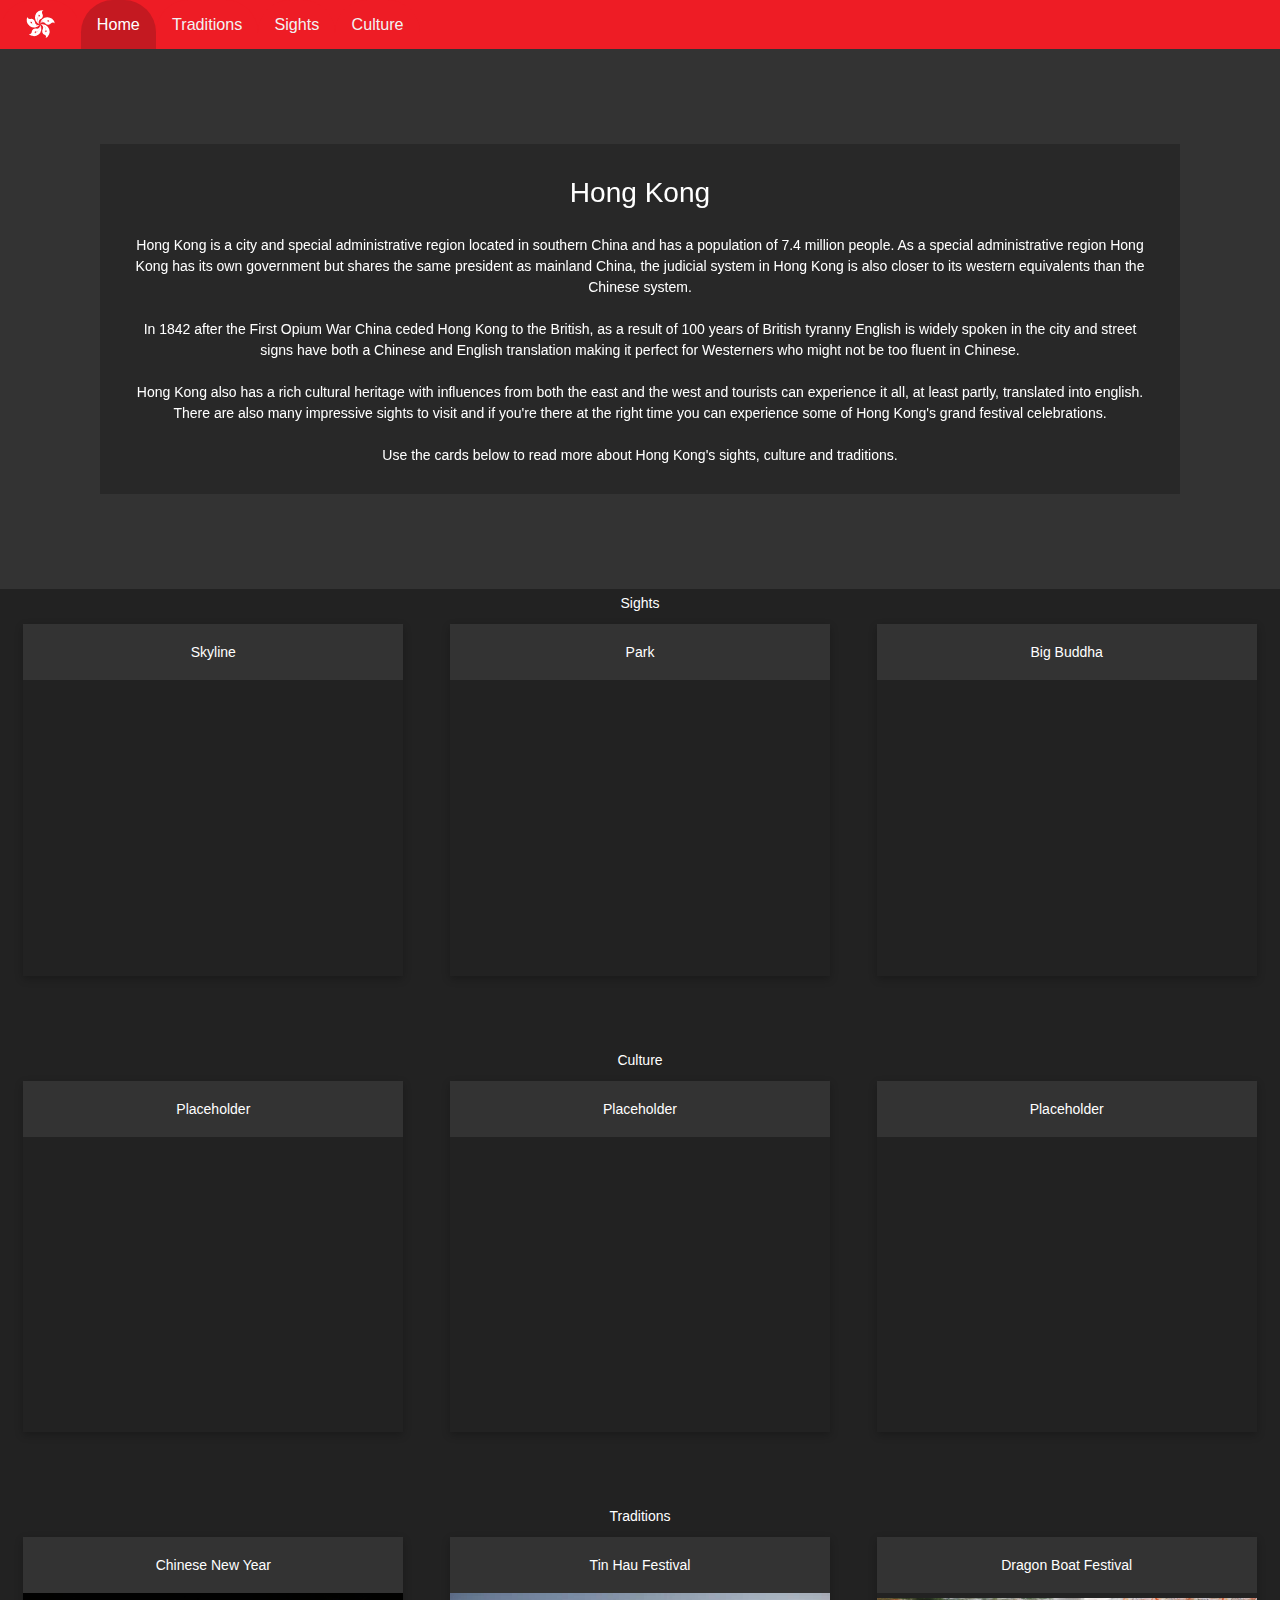
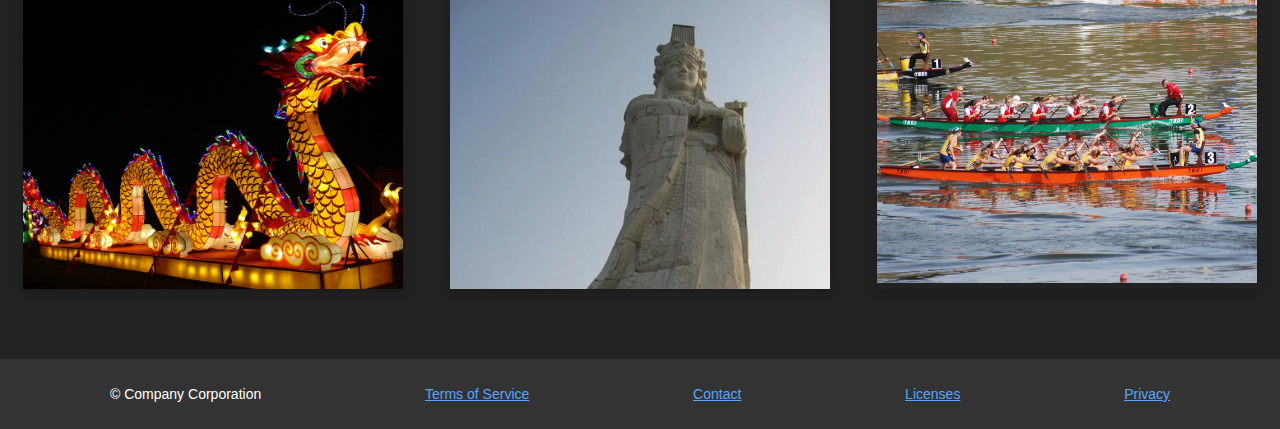
==== index.html @ 3ff3c87a "Innehåll i footer" ====
<!DOCTYPE html>
<html lang="en">
  <head>
    <meta charset="UTF-8" />
    <meta http-equiv="X-UA-Compatible" content="IE=edge" />
    <meta name="viewport" content="width=device-width, initial-scale=1.0" />
    <link rel="stylesheet" href="/css/reset.css" />
    <link
      rel="stylesheet"
      href="https://cdnjs.cloudflare.com/ajax/libs/font-awesome/4.7.0/css/font-awesome.min.css"
    />
    <link rel="stylesheet" href="/css/style.css" />

    <title>HongKong</title>
  </head>

  <body>
    <header class="topnav" id="myTopnav">
      <a href="/" id="homeBtn"></a>
      <a href="/" class="active">Home</a>
      <a href="/traditions/">traditions</a>
      <a href="/sights/">Sights</a>
      <a href="/culture/">culture</a>
      <a href="javascript:void(0);" class="icon" onclick="myFunction()">
        <i class="fa fa-bars"></i>
      </a>
    </header>
    <main>
      <article>
        <div class="MainThumbnail">
          <div>
            <h2>Hong Kong</h2>
            <div id="MainThumbnail-content">
              <p>
                Hong Kong is a city and special administrative region located in
                southern China and has a population of 7.4 million people. As a
                special administrative region Hong Kong has its own government
                but shares the same president as mainland China, the judicial
                system in Hong Kong is also closer to its western equivalents
                than the Chinese system.
              </p>
              <p>
                In 1842 after the First Opium War China ceded Hong Kong to the
                British, as a result of 100 years of British tyranny English is
                widely spoken in the city and street signs have both a Chinese
                and English translation making it perfect for Westerners who
                might not be too fluent in Chinese.
              </p>
              <p>
                Hong Kong also has a rich cultural heritage with influences from
                both the east and the west and tourists can experience it all,
                at least partly, translated into english. There are also many
                impressive sights to visit and if you're there at the right time
                you can experience some of Hong Kong's grand festival
                celebrations.
              </p>
              <p>
                Use the cards below to read more about Hong Kong's sights,
                culture and traditions.
              </p>
            </div>
          </div>
        </div>
      </article>
      <section class="sights-container">
        <h2>Sights</h2>
        <div id="sight-card-1" class="sightlink">
          <h2>Skyline</h2>
          <a href="./sights/#s1"></a>
        </div>
        <div id="sight-card-2" class="sightlink">
          <h2>Park</h2>
          <a href="./sights/#s2"></a>
        </div>
        <div id="sight-card-3" class="sightlink">
          <h2>Big Buddha</h2>
          <a href="./sights/#s3"></a>
        </div>
      </section>
      <section class="sights-container">
        <h2>Culture</h2>
        <div id="culture-card-1" class="sightlink">
          <h2>Placeholder</h2>
          <a href="/sights/#s1"></a>
        </div>
        <div id="culture-card-2" class="sightlink">
          <h2>Placeholder</h2>
          <a href="/sights/#s2"></a>
        </div>
        <div id="culture-card-3" class="sightlink">
          <h2>Placeholder</h2>
          <a href="/sights/#s3"></a>
        </div>
      </section>
      <section class="sights-container">
        <h2>Traditions</h2>
        <div id="trads-card-1" class="sightlink">
          <h2>Chinese New Year</h2>
          <a href="./traditions/#T1"></a>
        </div>
        <div id="trads-card-2" class="sightlink">
          <h2>Tin Hau Festival</h2>
          <a href="./traditions/#T2"></a>
        </div>
        <div id="trads-card-3" class="sightlink">
          <h2>Dragon Boat Festival</h2>
          <a href="./traditions/#T3"></a>
        </div>
      </section>
    </main>
    <footer>
      <ul>
        <li>
          <p>&copy; Company Corporation</p>
        </li>
        <li>
          <a href="https://youtu.be/dQw4w9WgXcQ" target="_blank"
            >Terms of Service</a
          >
        </li>
        <li>
          <a
            href="https://www.google.com/maps/place/Cock+Island/@53.8376475,-9.3601112,15z/data=!3m1!4b1!4m5!3m4!1s0x48596712e291a56f:0x31d29d9bbfddb735!8m2!3d53.8376357!4d-9.3513564"
            target="_blank"
            >Contact</a
          >
        </li>
        <li>
          <a href="https://www.watching-grass-grow.com/" target="_blank"
            >Licenses</a
          >
        </li>
        <li>
          <a href="https://youtu.be/71NAThAf5yw" target="_blank">Privacy</a>
        </li>
      </ul>
    </footer>
    <script src="src/index.js"></script>
  </body>
</html>
---- css/style.css ----
html {
  font-size: calc(calc(4vh + 4vw + 2vmin) / 15);

  /* Vad tycker ni om att använda vmin för huvud font-size istället för 16px. vmin gör att font-size är 2.5% av den minsta längden av viewporten. */

  font-family: Arial, Helvetica, sans-serif;
  box-sizing: border-box;
}

body {
  min-width: 200px;
  background-color: #333;
  --redColor: #ee1c25;
}

.Active {
  background-color: #4caf50;
  color: white;
}

* h1 {
  /* font-size: 15vmin; */
  font-size: 3em;
}

* h2 {
  /* font-size: 10vmin; */
  font-size: 2em;
}

* p {
  /* font-size: 5vmin; */
  font-size: 1em;
}

.MainThumbnail {
  display: flex;
  position: relative;
  width: 100%;
  height: 60vh;
  background-color: #333;
  position: relative;
  background-image: url(https://live.staticflickr.com/65535/51113116493_34fc3759ae_b.jpg);
  background-position: 0% 80%;
  justify-content: center;
  align-items: center;
  z-index: 5;
}

.MainThumbnail div {
  backdrop-filter: blur(2px);
  background-color: rgba(0, 0, 0, 0.2);
  padding: 2em;
  width: 80%;
}

.MainThumbnail div h2 {
  /* font-size: 2em; */
  line-height: 1.5em;
  text-align: center;

  /* background-color: rgba(0,0,0,0.5); */
}

.MainThumbnail div p {
  text-align: center;
  line-height: 1.5em;
  margin-top: 1.5em;
}

#MainThumbnail-content {
  backdrop-filter: initial;
  background-color: initial;
  padding: initial;
  width: initial;
}

/* ---------------- Header -------------- */

.logo {
  width: 100%;
  position: relative;

  height: var(--headerPadding);
  overflow: hidden;
}

/* Add a black background color to the top navigation */
.topnav {
  height: 7em;
  background-color: var(--redColor);
  overflow: hidden;
}

/* Style the links inside the navigation bar */
.topnav a {
  float: left;
  display: block;
  color: #f2f2f2;
  text-align: center;
  padding: 1em;
  text-decoration: none;
  background-color: var(--redColor);
  font-size: 2.3em;
  border-top-left-radius: 2em;
  border-top-right-radius: 2em;
  height: 100%;
  text-transform: capitalize;
}
.topnav a.icon {
  height: auto;
}

/* Change the color of links on hover */
.topnav a:hover {
  background-color: #c41921;
}

/* Add an active class to highlight the current page */
.topnav a.active {
  background-color: #c41921;
  color: white;
}

/* Hide the link that should open and close the topnav on small screens */
.topnav .icon {
  display: none;
}

#homeBtn {
  padding: 0;
  padding-bottom: 0;
  background: url(/img/Flag_of_Hong_Kong2.svg) no-repeat center;
  background-size: contain;
  width: 5em;
  height: inherit;
}

/* ---------- Header slut --------------- */

article {
  background-color: green;
  /* padding: 1em; */
  min-width: 50vw;
  color: white;
  font-size: 2em;
}
/* article > h1::after {
  content: "Desktop css.";
} */

/* ----------- Footer ---------- */

footer {
  padding: 2em;
  background-color: #333333;
  color: white;
  height: max-content;
  font-size: 2rem;
}

footer h2 {
  font-size: 2em;
  font-weight: bold;
}

footer h2 {
  font-size: 1em;
}

footer a {
  font-size: 1em;
  color: #58a6ff;
}

footer ul {
  display: flex;
  justify-content: space-around;
}

/* ----------- Footer Slut ---------- */

/* ---------------- Sights sektion --------------------- */
.sights-container {
  display: flex;
  flex-direction: row;
  flex-wrap: wrap;
  justify-content: space-around;
  align-items: center;
  padding: 1em;
  background-color: #222;
  height: max-content;
  padding-bottom: 10em;
  gap: 2em;
}

.sights-container h2 {
  color: white;
  text-align: center;
  flex: 0 0 100%;
}

.sightlink {
  box-shadow: rgba(0, 0, 0, 0.24) 0px 3px 8px;
  display: block;
  flex-basis: 30%;
  height: 100%;
  transform: scale(1);
  transition: transform 0.2s ease-out;
}

.sightlink a {
  display: block;
  width: 100%;
  height: 100%;
  position: relative;
  background-repeat: no-repeat;
  background-size: cover;
  background-position: center;
  min-height: calc(calc(20vh + 20vw + 50vmin) / 3);
}

.sightlink:hover {
  transform: scale(1.08);
  transition: transform 0.2s ease-in-out;
}

.sightlink h2 {
  color: white;
  text-align: center;
  padding: 1.5em;
  display: block;
  background-color: #333;
}

#sight-card-1 a {
  background-image: url(https://www.planetware.com/wpimages/2018/10/hong-kong-attractions-victoria-peak-view-over-harbor.jpg);
  background-size: cover;
}

#sight-card-2 a {
  background-image: url(https://www.planetware.com/wpimages/2018/10/hong-kong-attractions-hong-kong-park-pond.jpg);
  background-size: cover;
  background-position: right center;
}

#sight-card-3 a {
  background-image: url(https://www.planetware.com/wpimages/2018/10/hong-kong-attractions-big-buddha-and-forest.jpg);
  background-size: cover;
  background-position: 70%;

  background-origin: content-box;
}

#s1 {
  background-color: aquamarine;
}

#s2 {
  background-color: blueviolet;
}

#s3 {
  background-color: cadetblue;
}

@media screen and (max-width: 800px) {
  .sights-container {
    flex-direction: row;
    /* flex-wrap: nowrap; */
  }
  /* html {
    font-size: 0.7rem;
  } */
  header {
    margin: 0;
  }
  #btnContainer {
    display: none;
  }
  .sightlink {
    flex-basis: 90%;
    height: 90%;
  }
}
/* ---------------- Sights sektion Slut --------------------- */

/* ---------------- Traditions sektion Start --------------------- */

#trads-card-1 a {
  background-image: url(../traditions/img/dragon.jpg);
  background-size: cover;
  background-position: 0 10%;
}

#trads-card-2 a {
  background-image: url(../traditions/img/big-tin-hau.webp);
  background-size: cover;
  background-position: right top;
}

#trads-card-3 a {
  background-image: url(../traditions/img/boat_publicdomain.jpg);
  background-size: 120%;
  /* background-position: 70%; */

  background-origin: content-box;
}

.trads-body {
  /* background-color: white; */
  background-color: #222;
  margin: 0;
}

.trads-main {
  padding-bottom: 10em;
}

.trads-h2 {
  font-weight: bold;
  font-size: 2.5em;
  margin: 1em 0;
}

.trads-p {
  font-size: 1.5em;
  margin: 1em 0;
  line-height: 1.3em;
}

.trads-main {
  margin-left: 1%;
}

.trads-article {
  background-color: #222;
  color: white;
  /* width: 90%; */
  margin-top: 5em;
}
.trads-top {
  display: flex;
  width: 100%;
  height: 40vh;
  /* flex-direction: column; */
  justify-content: center;
  align-items: center;
  background-image: url(../traditions/img/dragon.jpg);
  background-size: cover;
  background-position: center 25%;
  /* padding-bottom: 20rem; */
}

.trads-top div {
  display: block;
  /* display: flex;
  flex-direction: column;*/
  backdrop-filter: blur(2px);
  background-color: rgba(255, 255, 255, 0.5);
  width: 100%;
}

.trads-title {
  font-weight: bold;
  margin: 0 auto;
}

.trads-article div {
  display: flex;
  justify-content: space-between;
  align-items: center;
}

.trads-article div div {
  display: block;
}

.trads-new-year figure img {
  width: 100%;
}

.trads-article figure {
  width: 10%;
  font-size: 1em;

  margin: 1em 2em;

  min-width: 250px;
  background-color: #333; /* #f8f9fa; */
  padding: 1em;
  text-align: center;
  /* border: #c8ccd1 solid 1px; */
  border: #444 solid 1px;
}

.trads-article figure a {
  color: #58a6ff;
}

.trads-reference {
  font-size: 0.6em;
  margin: 0.3em;
}

.trads-tin-hau figure {
  width: 5%;
  min-width: 200px !important;
}

.trads-tin-hau figure img {
  width: 100%;
}

.trads-boat figure {
  width: 30%;
  margin-top: 2em;
}

.trads-boat figure img {
  width: 100%;
}

@media (max-width: 600px) {
  .trads-article div {
    flex-direction: column-reverse;
  }
}

/* ---------------- Traditions sektion Slut --------------------- */

.scroll-to-topbtn {
  position: fixed;
  bottom: 1em;
  right: 1em;
  --scrollbtn-size: 5em;
  width: var(--scrollbtn-size);
  height: var(--scrollbtn-size);
  background-color: #333;
  color: white;

  padding: 0.1vmin;
  cursor: pointer;
}

/* /Sigths Layout */
.SightSection {
  background-color: #222;
}

.SightSection article {
  background-color: #292929;
  padding: 1em;
  min-width: 50vw;
  color: white;
  font-size: 2.5rem;
  display: flex;
  gap: 2em;
  flex-direction: row;
}
.SightSection:nth-of-type(even) article {
  flex-direction: row-reverse;
}

.SightSection article div h1 {
  color: white;
  flex: 0 0 100%;
  font-size: 2em;
  line-height: normal;
  margin-bottom: 0.5em;
}

.SightSection article div p {
  margin-bottom: 1em;
}

.SightSection article img,
.SightSection article div {
  width: 50%;
}

/* W3: https://www.w3schools.com/howto/howto_js_topnav_responsive.asp */
/* When the screen is less than 600 pixels wide, hide all links, except for the first one ("Home"). Show the link that contains should open and close the topnav (.icon) */
/* The "responsive" class is added to the topnav with JavaScript when the user clicks on the icon. This class makes the topnav look good on small screens (display the links vertically instead of horizontally) */
@media screen and (max-width: 426px) {
  article > h1::after {
    content: "mobile css.";
  }
  .topnav a:not(:first-child) {
    display: none;
  }

  .topnav a.icon {
    float: right;
    display: block;
    background-color: #333;
    z-index: 2;
    height: 100%;
  }
  .topnav {
    font-size: 2em;
  }
  .topnav.responsive {
    position: relative;
    height: 100%;
  }

  .topnav.responsive a.icon {
    height: 1.03em;
    position: absolute;
    right: 0;
    top: 0;
  }

  .topnav.responsive a {
    float: none;
    display: block;
    text-align: left;
    color: white;
    background-color: #333;
  }
  .topnav.responsive a.active {
    background-color: #555;
  }
  .topnav a {
    z-index: 1;
    border-radius: 0;
  }
  .topnav a:hover {
    background-color: #555;
    color: white;
  }

  .topnav.responsive #homeBtn {
    float: none;
    height: 3em;
    margin: 0;
  }

  .sightlink {
    flex-basis: 85%;
  }

  .sights-container {
    gap: 5em;
  }
  .MainThumbnail {
    height: 40vh;
  }
}

@media screen and (max-width: 500px) {
  .SightSection article img,
  .SightSection article div {
    width: 100%;
  }
  .SightSection article {
    flex-direction: column;
  }
  .SightSection:nth-of-type(even) article {
    flex-direction: column;
  }
}
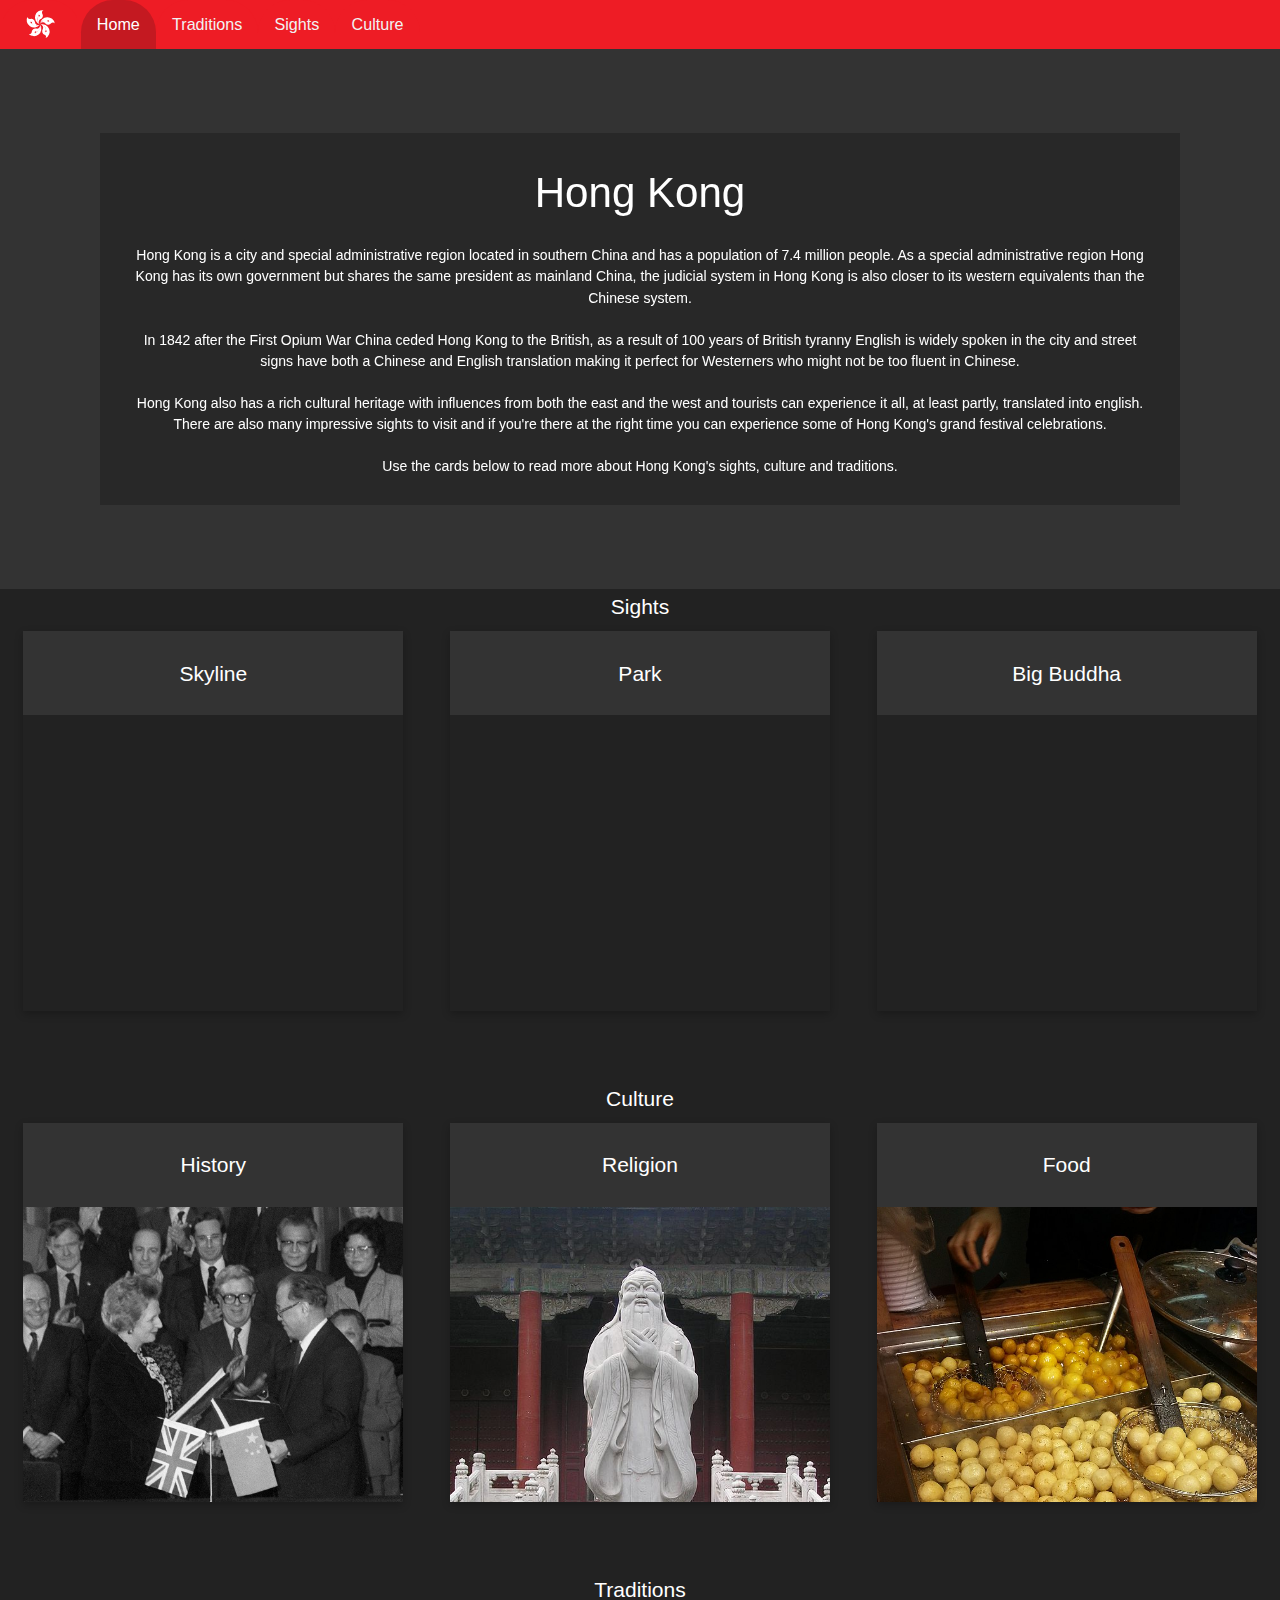
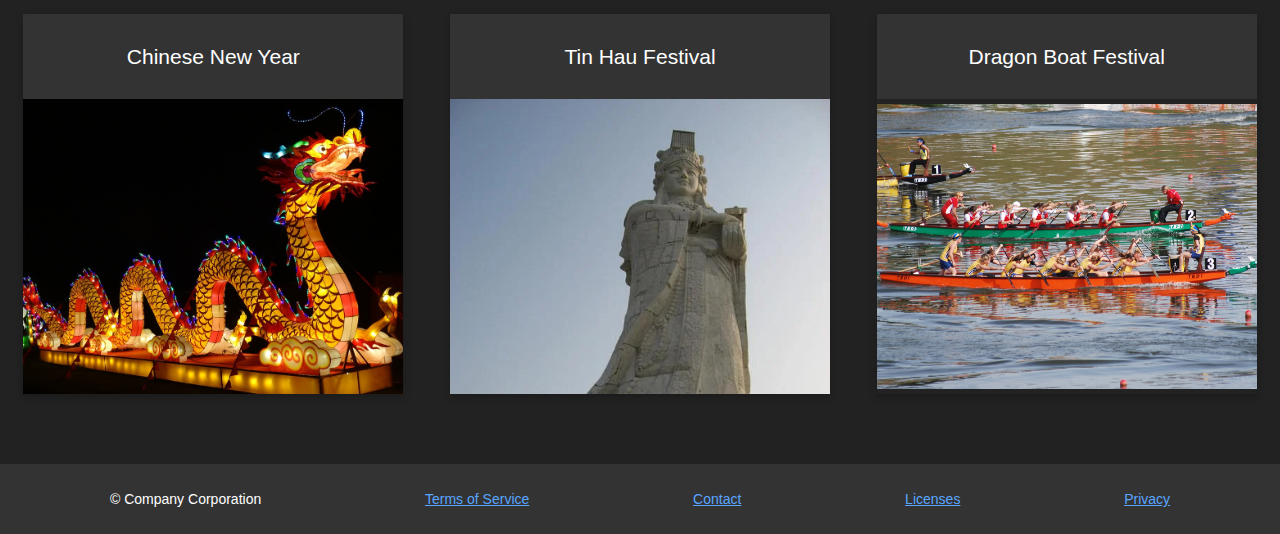
==== commit 78774d37: "Merge branch 'Culture' into startsida" ====
--- a/index.html
+++ b/index.html
@@ -4,23 +4,24 @@
     <meta charset="UTF-8" />
     <meta http-equiv="X-UA-Compatible" content="IE=edge" />
     <meta name="viewport" content="width=device-width, initial-scale=1.0" />
-    <link rel="stylesheet" href="/css/reset.css" />
+
+    <link rel="stylesheet" href="./css/reset.css" />
     <link
       rel="stylesheet"
       href="https://cdnjs.cloudflare.com/ajax/libs/font-awesome/4.7.0/css/font-awesome.min.css"
     />
-    <link rel="stylesheet" href="/css/style.css" />
+    <link rel="stylesheet" href="./css/style.css" />
 
     <title>HongKong</title>
   </head>
 
   <body>
     <header class="topnav" id="myTopnav">
-      <a href="/" id="homeBtn"></a>
-      <a href="/" class="active">Home</a>
-      <a href="/traditions/">traditions</a>
-      <a href="/sights/">Sights</a>
-      <a href="/culture/">culture</a>
+      <a href="./" id="homeBtn"></a>
+      <a href="./" class="active">Home</a>
+      <a href="./traditions/">traditions</a>
+      <a href="./sights/">Sights</a>
+      <a href="./culture/">culture</a>
       <a href="javascript:void(0);" class="icon" onclick="myFunction()">
         <i class="fa fa-bars"></i>
       </a>
@@ -80,16 +81,16 @@
       <section class="sights-container">
         <h2>Culture</h2>
         <div id="culture-card-1" class="sightlink">
-          <h2>Placeholder</h2>
-          <a href="/sights/#s1"></a>
+          <h2>History</h2>
+          <a href="./culture/#C1"></a>
         </div>
         <div id="culture-card-2" class="sightlink">
-          <h2>Placeholder</h2>
-          <a href="/sights/#s2"></a>
+          <h2>Religion</h2>
+          <a href="./culture/#C2"></a>
         </div>
         <div id="culture-card-3" class="sightlink">
-          <h2>Placeholder</h2>
-          <a href="/sights/#s3"></a>
+          <h2>Food</h2>
+          <a href="./culture/#C3"></a>
         </div>
       </section>
       <section class="sights-container">
--- a/css/style.css
+++ b/css/style.css
@@ -25,7 +25,7 @@
 
 * h2 {
   /* font-size: 10vmin; */
-  font-size: 2em;
+  font-size: 3em;
 }
 
 * p {
@@ -41,7 +41,9 @@
   background-color: #333;
   position: relative;
   background-image: url(https://live.staticflickr.com/65535/51113116493_34fc3759ae_b.jpg);
-  background-position: 0% 80%;
+  background-repeat: no-repeat;
+  background-size: cover;
+  background-position: center;
   justify-content: center;
   align-items: center;
   z-index: 5;
@@ -75,7 +77,9 @@
   width: initial;
 }
 
-/* ---------------- Header -------------- */
+/*  Ctrl + Shift + ´ (<- knappen åt vänster om backspace) för att folda texten
+    Ctrl + Shift + Å för att unfolda texten */
+/* #region ---------------- Header -------------- */
 
 .logo {
   width: 100%;
@@ -113,7 +117,8 @@
 
 /* Change the color of links on hover */
 .topnav a:hover {
-  background-color: #c41921;
+    background-color: #c41921;
+    transition: all 0.3s ease-in-out;
 }
 
 /* Add an active class to highlight the current page */
@@ -130,7 +135,7 @@
 #homeBtn {
   padding: 0;
   padding-bottom: 0;
-  background: url(/img/Flag_of_Hong_Kong2.svg) no-repeat center;
+  background: url(../img/Flag_of_Hong_Kong2.svg) no-repeat center;
   background-size: contain;
   width: 5em;
   height: inherit;
@@ -178,9 +183,10 @@
   justify-content: space-around;
 }
 
-/* ----------- Footer Slut ---------- */
-
-/* ---------------- Sights sektion --------------------- */
+/* #endregion */
+
+
+/* #region -------------Sights Section-----------*/
 .sights-container {
   display: flex;
   flex-direction: row;
@@ -264,15 +270,15 @@
   background-color: cadetblue;
 }
 
-@media screen and (max-width: 800px) {
-  .sights-container {
-    flex-direction: row;
+/* @media screen and (max-width: 800px) { */
+  /* .sights-container {
+    flex-direction: row; */
     /* flex-wrap: nowrap; */
-  }
+  
   /* html {
     font-size: 0.7rem;
   } */
-  header {
+  /* header {
     margin: 0;
   }
   #btnContainer {
@@ -282,8 +288,8 @@
     flex-basis: 90%;
     height: 90%;
   }
-}
-/* ---------------- Sights sektion Slut --------------------- */
+} */
+/* #endregion */
 
 /* ---------------- Traditions sektion Start --------------------- */
 
@@ -292,7 +298,6 @@
   background-size: cover;
   background-position: 0 10%;
 }
-
 #trads-card-2 a {
   background-image: url(../traditions/img/big-tin-hau.webp);
   background-size: cover;
@@ -443,11 +448,14 @@
   cursor: pointer;
 }
 
-/* /Sigths Layout */
+/* #region /Sights/ */
 .SightSection {
   background-color: #222;
 }
 
+.SightSection>article>figure {
+    box-shadow: rgba(0, 0, 0, 0.24) 0px 3px 8px;
+}
 .SightSection article {
   background-color: #292929;
   padding: 1em;
@@ -469,95 +477,169 @@
   line-height: normal;
   margin-bottom: 0.5em;
 }
+.SightSection article div h2 {
+    color: white;
+    flex: 0 0 100%;
+    font-size: 1.1em;
+    line-height: normal;
+    margin-bottom: 1em;
+}
 
 .SightSection article div p {
-  margin-bottom: 1em;
-}
-
-.SightSection article img,
-.SightSection article div {
-  width: 50%;
-}
+    margin-bottom: 1em;
+    line-height: normal;
+}
+
+
+.SightSection article figure img {
+    width: 100%;
+
+}
+.SightSection article figure, .SightSection article div {
+    width: 50%;
+    height: fit-content;
+}
+.SightSection figcaption>span, .SightSection figcaption>span>a {
+
+
+    color: #666;    
+}
+.SightSection article figure figcaption  {
+    /* text-align: center; */
+    font-size: 0.8em;
+    padding: 1em 1em;
+}
+
+
+/* #endregion */
+
+
+
+/* ---------------- Culture sektion start --------------------- */
+
+#culture-card-1 a{
+    background-image: url(../img/hongkongbritain.webp);
+    background-size: cover;
+    background-position: center 80%;
+  }
+
+#culture-card-2 a{
+    background-image: url(../img/Confucius_Statue_at_the_Confucius_Temple.jpg);
+    background-size: cover;
+    background-position: center 0em;
+  }
+
+#culture-card-3 a{
+    background-image: url(../img/Fishball.jpg);
+    background-size: cover;
+    background-position: center 1%;
+  }
+
+
+
+/* ---------------- culture sektion Slut --------------------- */
+
 
 /* W3: https://www.w3schools.com/howto/howto_js_topnav_responsive.asp */
 /* When the screen is less than 600 pixels wide, hide all links, except for the first one ("Home"). Show the link that contains should open and close the topnav (.icon) */
 /* The "responsive" class is added to the topnav with JavaScript when the user clicks on the icon. This class makes the topnav look good on small screens (display the links vertically instead of horizontally) */
-@media screen and (max-width: 426px) {
-  article > h1::after {
+@media screen and (max-width: 500px) {
+    
+  #cssIdentifier::after {
+
     content: "mobile css.";
-  }
-  .topnav a:not(:first-child) {
+
+}
+.topnav a:not(:first-child) {
     display: none;
-  }
-
-  .topnav a.icon {
+}
+
+.topnav a.icon {
     float: right;
     display: block;
     background-color: #333;
     z-index: 2;
     height: 100%;
-  }
-  .topnav {
+}
+.topnav {
     font-size: 2em;
-  }
-  .topnav.responsive {
+}
+.topnav.responsive {
     position: relative;
     height: 100%;
-  }
-
-  .topnav.responsive a.icon {
+}
+
+.topnav.responsive a.icon {
     height: 1.03em;
     position: absolute;
     right: 0;
     top: 0;
-  }
-
-  .topnav.responsive a {
+}
+
+.topnav.responsive a {
     float: none;
     display: block;
     text-align: left;
     color: white;
     background-color: #333;
-  }
-  .topnav.responsive a.active {
+}
+.topnav.responsive a.active {
     background-color: #555;
-  }
-  .topnav a {
+}
+.topnav a {
     z-index: 1;
     border-radius: 0;
-  }
-  .topnav a:hover {
+}
+.topnav a:hover {
     background-color: #555;
     color: white;
-  }
-
-  .topnav.responsive #homeBtn {
+
+    transition: all 0.2s ease-in-out;
+}
+
+.topnav.responsive #homeBtn {
     float: none;
     height: 3em;
     margin: 0;
-  }
-
-  .sightlink {
+}
+
+.sightlink {
     flex-basis: 85%;
-  }
-
-  .sights-container {
+
+}
+
+.sights-container {
     gap: 5em;
-  }
-  .MainThumbnail {
+}
+.MainThumbnail {
     height: 40vh;
-  }
-}
+}
+  }
 
 @media screen and (max-width: 500px) {
-  .SightSection article img,
-  .SightSection article div {
-    width: 100%;
-  }
-  .SightSection article {
-    flex-direction: column;
-  }
-  .SightSection:nth-of-type(even) article {
-    flex-direction: column;
-  }
-}
+    .SightSection article figure, .SightSection article div {
+        width: 100%;
+    }
+    .SightSection article {
+        font-size: 3em;
+
+        flex-direction: column;
+    }
+    .SightSection:nth-of-type(even) article {
+        flex-direction: column;
+    }
+
+    #sight-card-3 a {
+      background-position: center 10%;
+    }
+    
+    #culture-card-1 a{
+      background-position: center 50%;
+    }
+
+    #culture-card-3 a{
+      background-position: center 30%;
+    }
+
+}
+
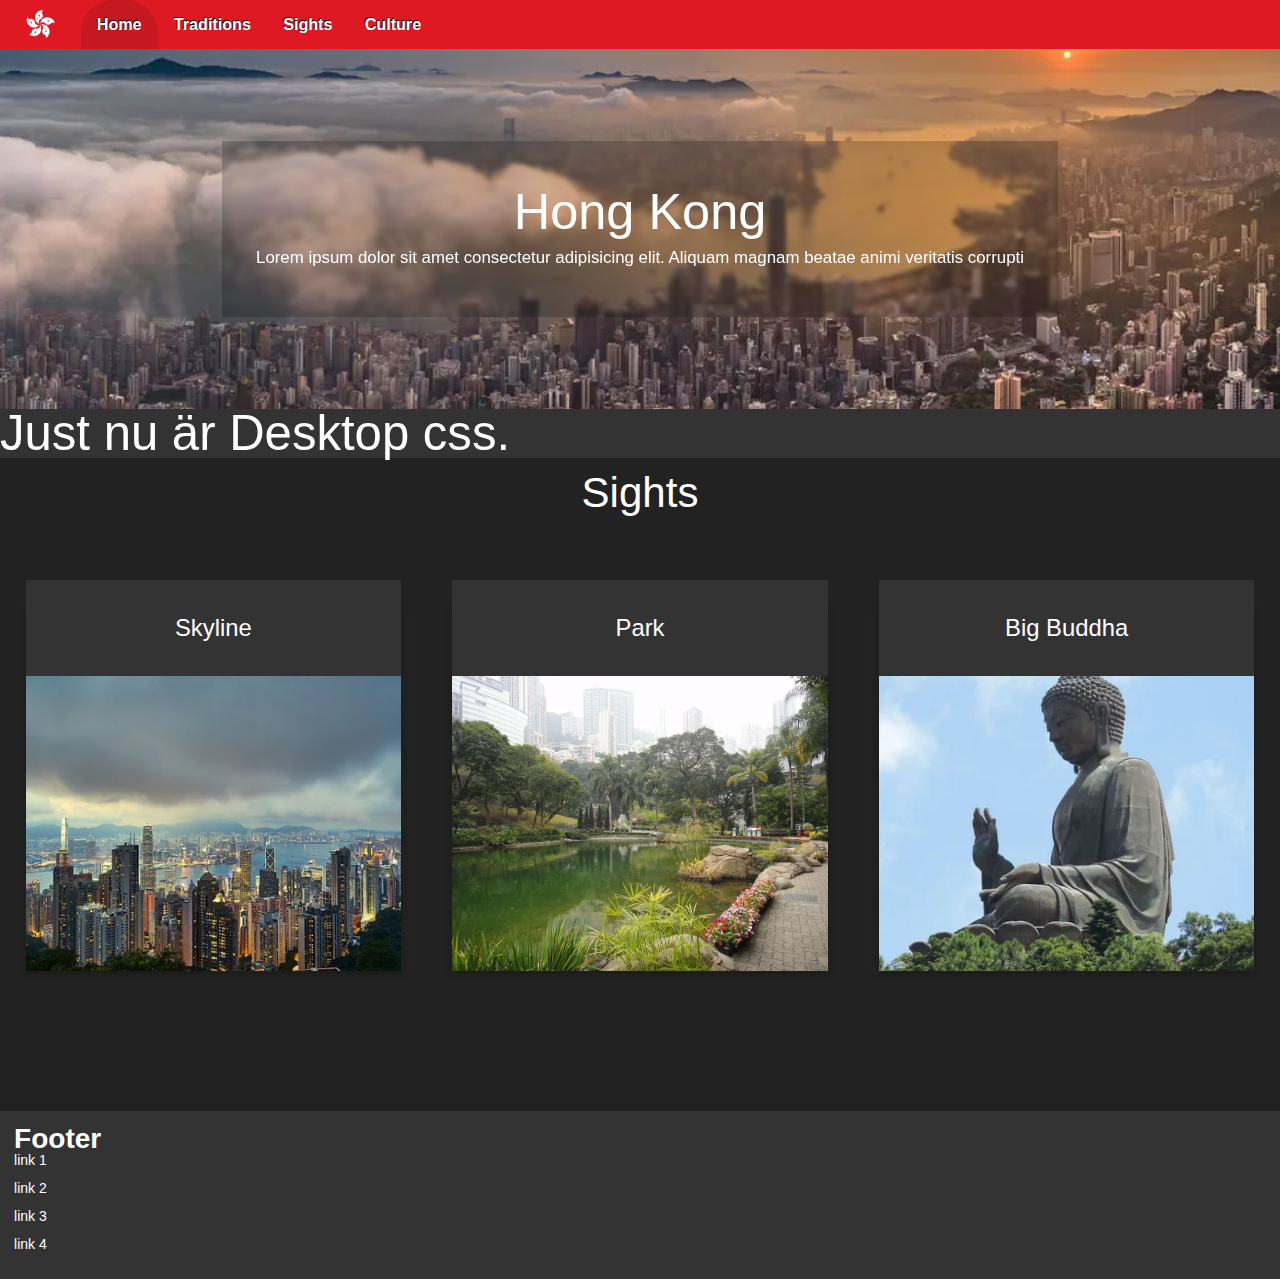
==== commit e2ae60ce: "font size + local bilder + tillagd mer text" ====
--- a/index.html
+++ b/index.html
@@ -1,141 +1,79 @@
 <!DOCTYPE html>
 <html lang="en">
-  <head>
-    <meta charset="UTF-8" />
-    <meta http-equiv="X-UA-Compatible" content="IE=edge" />
-    <meta name="viewport" content="width=device-width, initial-scale=1.0" />
 
-    <link rel="stylesheet" href="./css/reset.css" />
-    <link
-      rel="stylesheet"
-      href="https://cdnjs.cloudflare.com/ajax/libs/font-awesome/4.7.0/css/font-awesome.min.css"
-    />
-    <link rel="stylesheet" href="./css/style.css" />
+<head>
+    <meta charset="UTF-8">
+    <meta http-equiv="X-UA-Compatible" content="IE=edge">
+    <meta name="viewport" content="width=device-width, initial-scale=1.0">
+
+    <link rel="stylesheet" href="./css/reset.css">
+    <link rel="stylesheet" href="https://cdnjs.cloudflare.com/ajax/libs/font-awesome/4.7.0/css/font-awesome.min.css">
+    <link rel="stylesheet" href="./css/style.css">
+
 
     <title>HongKong</title>
-  </head>
+</head>
 
-  <body>
+<body>
     <header class="topnav" id="myTopnav">
-      <a href="./" id="homeBtn"></a>
-      <a href="./" class="active">Home</a>
-      <a href="./traditions/">traditions</a>
-      <a href="./sights/">Sights</a>
-      <a href="./culture/">culture</a>
-      <a href="javascript:void(0);" class="icon" onclick="myFunction()">
-        <i class="fa fa-bars"></i>
-      </a>
+
+
+        <a href="./" id="homeBtn"></a>
+        <a href="./" class="active">Home</a>
+        <a href="./traditions/">traditions</a>
+        <a href="./sights/">Sights</a>
+        <a href="./culture/">culture</a>
+        <a href="javascript:void(0);" class="icon" onclick="myFunction()">
+            <i class="fa fa-bars"></i>
+        </a>
     </header>
     <main>
-      <article>
-        <div class="MainThumbnail">
-          <div>
-            <h2>Hong Kong</h2>
-            <div id="MainThumbnail-content">
-              <p>
-                Hong Kong is a city and special administrative region located in
-                southern China and has a population of 7.4 million people. As a
-                special administrative region Hong Kong has its own government
-                but shares the same president as mainland China, the judicial
-                system in Hong Kong is also closer to its western equivalents
-                than the Chinese system.
-              </p>
-              <p>
-                In 1842 after the First Opium War China ceded Hong Kong to the
-                British, as a result of 100 years of British tyranny English is
-                widely spoken in the city and street signs have both a Chinese
-                and English translation making it perfect for Westerners who
-                might not be too fluent in Chinese.
-              </p>
-              <p>
-                Hong Kong also has a rich cultural heritage with influences from
-                both the east and the west and tourists can experience it all,
-                at least partly, translated into english. There are also many
-                impressive sights to visit and if you're there at the right time
-                you can experience some of Hong Kong's grand festival
-                celebrations.
-              </p>
-              <p>
-                Use the cards below to read more about Hong Kong's sights,
-                culture and traditions.
-              </p>
+
+        <section class="MainThumbnail">
+            <div>
+                <h1>Hong Kong</h1>
+                <p>Lorem ipsum dolor sit amet consectetur adipisicing elit. Aliquam magnam beatae animi veritatis
+                    corrupti </p>
             </div>
-          </div>
-        </div>
-      </article>
-      <section class="sights-container">
-        <h2>Sights</h2>
-        <div id="sight-card-1" class="sightlink">
-          <h2>Skyline</h2>
-          <a href="./sights/#s1"></a>
-        </div>
-        <div id="sight-card-2" class="sightlink">
-          <h2>Park</h2>
-          <a href="./sights/#s2"></a>
-        </div>
-        <div id="sight-card-3" class="sightlink">
-          <h2>Big Buddha</h2>
-          <a href="./sights/#s3"></a>
-        </div>
-      </section>
-      <section class="sights-container">
-        <h2>Culture</h2>
-        <div id="culture-card-1" class="sightlink">
-          <h2>History</h2>
-          <a href="./culture/#C1"></a>
-        </div>
-        <div id="culture-card-2" class="sightlink">
-          <h2>Religion</h2>
-          <a href="./culture/#C2"></a>
-        </div>
-        <div id="culture-card-3" class="sightlink">
-          <h2>Food</h2>
-          <a href="./culture/#C3"></a>
-        </div>
-      </section>
-      <section class="sights-container">
-        <h2>Traditions</h2>
-        <div id="trads-card-1" class="sightlink">
-          <h2>Chinese New Year</h2>
-          <a href="./traditions/#T1"></a>
-        </div>
-        <div id="trads-card-2" class="sightlink">
-          <h2>Tin Hau Festival</h2>
-          <a href="./traditions/#T2"></a>
-        </div>
-        <div id="trads-card-3" class="sightlink">
-          <h2>Dragon Boat Festival</h2>
-          <a href="./traditions/#T3"></a>
-        </div>
-      </section>
+        </section>
+        <h1 id="cssIdentifier">Just nu är </h1>
+
+        <section class="sights-container">
+            <h1>Sights</h1>
+            <span id="sight-card-1" class="sightlink">
+                
+                <a href="./sights/#s1" alt="Info about the Skyline"><h2>Skyline</h2></a>
+
+            </span>
+            <span id="sight-card-2" class="sightlink">
+                <a href="./sights/#s2"><h2>Park</h2></a>
+
+            </span>
+            <span id="sight-card-3" class="sightlink">
+                
+                <a href="./sights/#s3"><h2>Big Buddha</h2></a>
+            </span>
+        </section>
+
     </main>
     <footer>
-      <ul>
-        <li>
-          <p>&copy; Company Corporation</p>
-        </li>
-        <li>
-          <a href="https://youtu.be/dQw4w9WgXcQ" target="_blank"
-            >Terms of Service</a
-          >
-        </li>
-        <li>
-          <a
-            href="https://www.google.com/maps/place/Cock+Island/@53.8376475,-9.3601112,15z/data=!3m1!4b1!4m5!3m4!1s0x48596712e291a56f:0x31d29d9bbfddb735!8m2!3d53.8376357!4d-9.3513564"
-            target="_blank"
-            >Contact</a
-          >
-        </li>
-        <li>
-          <a href="https://www.watching-grass-grow.com/" target="_blank"
-            >Licenses</a
-          >
-        </li>
-        <li>
-          <a href="https://youtu.be/71NAThAf5yw" target="_blank">Privacy</a>
-        </li>
-      </ul>
+        <h1>Footer</h1>
+        <ul>
+            <li>
+                <p>link 1</p>
+            </li>
+            <li>
+                <p>link 2</p>
+            </li>
+            <li>
+                <p>link 3</p>
+            </li>
+            <li>
+                <p>link 4</p>
+            </li>
+        </ul>
     </footer>
-    <script src="src/index.js"></script>
-  </body>
+</body>
+<script src="./src/index.js"></script>
+
 </html>
--- a/css/style.css
+++ b/css/style.css
@@ -1,186 +1,183 @@
 html {
-  font-size: calc(calc(4vh + 4vw + 2vmin) / 15);
-
-  /* Vad tycker ni om att använda vmin för huvud font-size istället för 16px. vmin gör att font-size är 2.5% av den minsta längden av viewporten. */
-
-  font-family: Arial, Helvetica, sans-serif;
-  box-sizing: border-box;
-}
-
+    font-size: calc(calc(4vh + 4vw + 2vmin) / 15);
+    /* font-size: 4px; */
+
+    /* Vad tycker ni om att använda vmin för huvud font-size istället för 16px. vmin gör att font-size är 2.5% av den minsta längden av viewporten. */
+
+    font-family: Arial, Helvetica, sans-serif;
+    box-sizing: border-box;
+    
+}
+i {
+    font-style: italic;
+}
+strong {
+    font-weight: bold;
+}
 body {
-  min-width: 200px;
-  background-color: #333;
-  --redColor: #ee1c25;
+    min-width: 200px;
+    background-color: var(--GrayBackground);
+    /* --redColor: #EE1C25; */
+    --redColor: #df1923;
+    --SelectedRedColor: #c41921;
+    --GrayBackground: #333;
+    --DarkGrayBackground: #222;
 }
 
 .Active {
-  background-color: #4caf50;
-  color: white;
-}
+    background-color: #4CAF50;
+    color: white;
+}
+
+
 
 * h1 {
-  /* font-size: 15vmin; */
-  font-size: 3em;
+    font-size: 3em;
 }
 
 * h2 {
-  /* font-size: 10vmin; */
-  font-size: 3em;
+    font-size: 2em;
 }
 
 * p {
-  /* font-size: 5vmin; */
-  font-size: 1em;
-}
+    margin-bottom: 1em;
+    font-size: 1em;
+}
+
+
+
+
+
+
+
+
 
 .MainThumbnail {
-  display: flex;
-  position: relative;
-  width: 100%;
-  height: 60vh;
-  background-color: #333;
-  position: relative;
-  background-image: url(https://live.staticflickr.com/65535/51113116493_34fc3759ae_b.jpg);
-  background-repeat: no-repeat;
-  background-size: cover;
-  background-position: center;
-  justify-content: center;
-  align-items: center;
-  z-index: 5;
+    display: flex;
+    position: relative;
+    width: 100%;
+    height: 40vh;
+    background-color: var(--GrayBackground);
+    background-image: url(../img/main_Thumbnail.webp);
+    justify-content: center;
+    align-items: center;
+    background-position: center 80%;
+    background-repeat: no-repeat;
+    background-size: cover;
 }
 
 .MainThumbnail div {
-  backdrop-filter: blur(2px);
-  background-color: rgba(0, 0, 0, 0.2);
-  padding: 2em;
-  width: 80%;
-}
-
-.MainThumbnail div h2 {
-  /* font-size: 2em; */
-  line-height: 1.5em;
-  text-align: center;
-
-  /* background-color: rgba(0,0,0,0.5); */
-}
-
-.MainThumbnail div p {
-  text-align: center;
-  line-height: 1.5em;
-  margin-top: 1.5em;
-}
-
-#MainThumbnail-content {
-  backdrop-filter: initial;
-  background-color: initial;
-  padding: initial;
-  width: initial;
-}
+
+    backdrop-filter: blur(2px);
+    background-color: rgba(0, 0, 0, 0.2);
+    padding: 2em;
+    color: white;
+    font-size: 1.2em;
+}
+
+.MainThumbnail div h1 {
+    line-height: 1.5em;
+    text-align: center;
+}
+
 
 /*  Ctrl + Shift + ´ (<- knappen åt vänster om backspace) för att folda texten
     Ctrl + Shift + Å för att unfolda texten */
 /* #region ---------------- Header -------------- */
 
-.logo {
-  width: 100%;
-  position: relative;
-
-  height: var(--headerPadding);
-  overflow: hidden;
-}
-
 /* Add a black background color to the top navigation */
 .topnav {
-  height: 7em;
-  background-color: var(--redColor);
-  overflow: hidden;
+    height: 7em;
+    background-color: var(--redColor);
+    overflow: hidden;
 }
 
 /* Style the links inside the navigation bar */
 .topnav a {
-  float: left;
-  display: block;
-  color: #f2f2f2;
-  text-align: center;
-  padding: 1em;
-  text-decoration: none;
-  background-color: var(--redColor);
-  font-size: 2.3em;
-  border-top-left-radius: 2em;
-  border-top-right-radius: 2em;
-  height: 100%;
-  text-transform: capitalize;
+    float: left;
+    display: block;
+    color: white;
+    font-weight: bold;
+    text-align: center;
+    text-shadow: #000 -1px -1px 0px;
+    padding: 1em;
+    text-decoration: none;
+    background-color: var(--redColor);
+    font-size: 2.3em;
+    border-top-left-radius: 2em;
+    border-top-right-radius: 2em;
+    height: 100%;
+    text-transform: capitalize;
 }
 .topnav a.icon {
-  height: auto;
+    height: auto;
 }
 
 /* Change the color of links on hover */
 .topnav a:hover {
-    background-color: #c41921;
+    background-color: var(--SelectedRedColor);
     transition: all 0.3s ease-in-out;
 }
 
 /* Add an active class to highlight the current page */
 .topnav a.active {
-  background-color: #c41921;
-  color: white;
+    background-color: var(--SelectedRedColor);
 }
 
 /* Hide the link that should open and close the topnav on small screens */
 .topnav .icon {
-  display: none;
+    display: none;
 }
 
 #homeBtn {
-  padding: 0;
-  padding-bottom: 0;
-  background: url(../img/Flag_of_Hong_Kong2.svg) no-repeat center;
-  background-size: contain;
-  width: 5em;
-  height: inherit;
-}
-
-/* ---------- Header slut --------------- */
-
-article {
-  background-color: green;
-  /* padding: 1em; */
-  min-width: 50vw;
-  color: white;
-  font-size: 2em;
-}
-/* article > h1::after {
-  content: "Desktop css.";
-} */
-
-/* ----------- Footer ---------- */
-
+    padding: 0;
+    padding-bottom: 0;
+    background: url(../img/Flag_of_Hong_Kong2.svg) no-repeat center;
+    background-size: contain;
+    width: 5em;
+    height: inherit;
+    
+
+}
+
+
+/* #endregion  */
+
+
+
+main {
+    font-size: 2em;
+}
+#cssIdentifier::after {
+    content: "Desktop css.";
+    
+}
+#cssIdentifier {
+    font-size: 7rem;
+    color: white;
+
+}
+
+/* #region ------------Footer--------------- */
 footer {
-  padding: 2em;
-  background-color: #333333;
-  color: white;
-  height: max-content;
-  font-size: 2rem;
+    padding: 1em;
+    background-color: #333333;
+    color: white;
+    height: max-content;
+    font-size: 2rem;
+}
+
+footer h1 {
+    font-size: 2em;
+    font-weight: bold;
 }
 
 footer h2 {
-  font-size: 2em;
-  font-weight: bold;
-}
-
-footer h2 {
-  font-size: 1em;
-}
-
-footer a {
-  font-size: 1em;
-  color: #58a6ff;
-}
-
-footer ul {
-  display: flex;
-  justify-content: space-around;
+    font-size: 1em;
+}
+
+footer p {
+    font-size: 1em;
 }
 
 /* #endregion */
@@ -188,325 +185,170 @@
 
 /* #region -------------Sights Section-----------*/
 .sights-container {
-  display: flex;
-  flex-direction: row;
-  flex-wrap: wrap;
-  justify-content: space-around;
-  align-items: center;
-  padding: 1em;
-  background-color: #222;
-  height: max-content;
-  padding-bottom: 10em;
-  gap: 2em;
-}
-
-.sights-container h2 {
-  color: white;
-  text-align: center;
-  flex: 0 0 100%;
+    display: flex;
+    flex-direction: row;
+    flex-wrap: wrap;
+    justify-content: space-around;
+    align-items: flex-end;
+    padding: 1em;
+    background-color: var(--DarkGrayBackground);
+    height: max-content;
+    padding-bottom: 10em;
+    gap: 2em;
+    
+}
+
+.sights-container h1 {
+    color: white;
+    text-align: center;
+    flex: 0 0 100%;
+    margin-bottom: 1.5em;
 }
 
 .sightlink {
-  box-shadow: rgba(0, 0, 0, 0.24) 0px 3px 8px;
-  display: block;
-  flex-basis: 30%;
-  height: 100%;
-  transform: scale(1);
-  transition: transform 0.2s ease-out;
+    box-shadow: rgba(0, 0, 0, 0.24) 0px 3px 8px;
+    display: block;
+    flex-basis: 30%;
+    height: 100%;
+    transform: scale(1);
+    transition: transform 0.2s ease-out;
 }
 
 .sightlink a {
-  display: block;
-  width: 100%;
-  height: 100%;
-  position: relative;
-  background-repeat: no-repeat;
-  background-size: cover;
-  background-position: center;
-  min-height: calc(calc(20vh + 20vw + 50vmin) / 3);
+
+    display: block;
+    width: 100%;
+    height: 100%;
+    position: relative;
+    background-repeat: no-repeat;
+    background-size: cover;
+    background-position: center;
+    min-height: calc(calc(20vh + 20vw + 50vmin) / 3);
+    margin-top: 5em;
+    background-origin: border-box;
 }
 
 .sightlink:hover {
-  transform: scale(1.08);
-  transition: transform 0.2s ease-in-out;
-}
+    transform: scale(1.08);
+    transition: transform 0.2s ease-in-out;
+    transform-origin: center;
+
+}
+
 
 .sightlink h2 {
-  color: white;
-  text-align: center;
-  padding: 1.5em;
-  display: block;
-  background-color: #333;
+    color: white;
+    font-size: 1.7em;
+    text-align: center;
+    padding: 1.5em;
+    background-color: var(--GrayBackground);
+    top: -4em;
+    left: 0;
+    box-sizing: border-box;
+    position: absolute;
+    width: 100%;
+    display: inline;
+    
 }
 
 #sight-card-1 a {
-  background-image: url(https://www.planetware.com/wpimages/2018/10/hong-kong-attractions-victoria-peak-view-over-harbor.jpg);
-  background-size: cover;
+    background-image: url(../img/Hong_Kong_Skyline.webp);
+    background-size: cover;
+    background-position: center bottom;
 }
 
 #sight-card-2 a {
-  background-image: url(https://www.planetware.com/wpimages/2018/10/hong-kong-attractions-hong-kong-park-pond.jpg);
-  background-size: cover;
-  background-position: right center;
+    background-image: url(../img/1024px-Hong_Kong_Park_3.webp);
+    background-size: cover;
+    background-position: 50% 0%;
 }
 
 #sight-card-3 a {
-  background-image: url(https://www.planetware.com/wpimages/2018/10/hong-kong-attractions-big-buddha-and-forest.jpg);
-  background-size: cover;
-  background-position: 70%;
-
-  background-origin: content-box;
-}
-
-#s1 {
-  background-color: aquamarine;
-}
-
-#s2 {
-  background-color: blueviolet;
-}
-
-#s3 {
-  background-color: cadetblue;
-}
-
-/* @media screen and (max-width: 800px) { */
-  /* .sights-container {
-    flex-direction: row; */
-    /* flex-wrap: nowrap; */
-  
-  /* html {
-    font-size: 0.7rem;
-  } */
-  /* header {
-    margin: 0;
-  }
-  #btnContainer {
-    display: none;
-  }
-  .sightlink {
-    flex-basis: 90%;
-    height: 90%;
-  }
-} */
+    background-image: url(../img/The_Big_Buddha_Hong_Kong_2013.webp);
+    background-size: cover;
+    background-position: 0% 40%;
+
+}
+
 /* #endregion */
 
-/* ---------------- Traditions sektion Start --------------------- */
-
-#trads-card-1 a {
-  background-image: url(../traditions/img/dragon.jpg);
-  background-size: cover;
-  background-position: 0 10%;
-}
-#trads-card-2 a {
-  background-image: url(../traditions/img/big-tin-hau.webp);
-  background-size: cover;
-  background-position: right top;
-}
-
-#trads-card-3 a {
-  background-image: url(../traditions/img/boat_publicdomain.jpg);
-  background-size: 120%;
-  /* background-position: 70%; */
-
-  background-origin: content-box;
-}
-
-.trads-body {
-  /* background-color: white; */
-  background-color: #222;
-  margin: 0;
-}
-
-.trads-main {
-  padding-bottom: 10em;
-}
-
-.trads-h2 {
-  font-weight: bold;
-  font-size: 2.5em;
-  margin: 1em 0;
-}
-
-.trads-p {
-  font-size: 1.5em;
-  margin: 1em 0;
-  line-height: 1.3em;
-}
-
-.trads-main {
-  margin-left: 1%;
-}
-
-.trads-article {
-  background-color: #222;
-  color: white;
-  /* width: 90%; */
-  margin-top: 5em;
-}
-.trads-top {
-  display: flex;
-  width: 100%;
-  height: 40vh;
-  /* flex-direction: column; */
-  justify-content: center;
-  align-items: center;
-  background-image: url(../traditions/img/dragon.jpg);
-  background-size: cover;
-  background-position: center 25%;
-  /* padding-bottom: 20rem; */
-}
-
-.trads-top div {
-  display: block;
-  /* display: flex;
-  flex-direction: column;*/
-  backdrop-filter: blur(2px);
-  background-color: rgba(255, 255, 255, 0.5);
-  width: 100%;
-}
-
-.trads-title {
-  font-weight: bold;
-  margin: 0 auto;
-}
-
-.trads-article div {
-  display: flex;
-  justify-content: space-between;
-  align-items: center;
-}
-
-.trads-article div div {
-  display: block;
-}
-
-.trads-new-year figure img {
-  width: 100%;
-}
-
-.trads-article figure {
-  width: 10%;
-  font-size: 1em;
-
-  margin: 1em 2em;
-
-  min-width: 250px;
-  background-color: #333; /* #f8f9fa; */
-  padding: 1em;
-  text-align: center;
-  /* border: #c8ccd1 solid 1px; */
-  border: #444 solid 1px;
-}
-
-.trads-article figure a {
-  color: #58a6ff;
-}
-
-.trads-reference {
-  font-size: 0.6em;
-  margin: 0.3em;
-}
-
-.trads-tin-hau figure {
-  width: 5%;
-  min-width: 200px !important;
-}
-
-.trads-tin-hau figure img {
-  width: 100%;
-}
-
-.trads-boat figure {
-  width: 30%;
-  margin-top: 2em;
-}
-
-.trads-boat figure img {
-  width: 100%;
-}
-
-@media (max-width: 600px) {
-  .trads-article div {
-    flex-direction: column-reverse;
-  }
-}
-
-/* ---------------- Traditions sektion Slut --------------------- */
-
-.scroll-to-topbtn {
-  position: fixed;
-  bottom: 1em;
-  right: 1em;
-  --scrollbtn-size: 5em;
-  width: var(--scrollbtn-size);
-  height: var(--scrollbtn-size);
-  background-color: #333;
-  color: white;
-
-  padding: 0.1vmin;
-  cursor: pointer;
-}
+
 
 /* #region /Sights/ */
 .SightSection {
-  background-color: #222;
+    background-color: var(--DarkGrayBackground);
 }
 
 .SightSection>article>figure {
     box-shadow: rgba(0, 0, 0, 0.24) 0px 3px 8px;
 }
 .SightSection article {
-  background-color: #292929;
-  padding: 1em;
-  min-width: 50vw;
-  color: white;
-  font-size: 2.5rem;
-  display: flex;
-  gap: 2em;
-  flex-direction: row;
+    background-color: #292929;
+    padding: 1em;
+    min-width: 50vw;
+    color: white;
+    font-size: 2.8rem;
+    display: flex;
+    gap: 2em;
+    flex-direction: row;
+    position: relative;
+    align-items: stretch;
+
 }
 .SightSection:nth-of-type(even) article {
-  flex-direction: row-reverse;
+    flex-direction: row-reverse;
 }
 
 .SightSection article div h1 {
-  color: white;
-  flex: 0 0 100%;
-  font-size: 2em;
-  line-height: normal;
-  margin-bottom: 0.5em;
+    color: white;
+    flex: 0 0 100%;
+    font-size: 2em;
+    line-height: normal;
+    margin-bottom: 0.5em;
 }
 .SightSection article div h2 {
     color: white;
     flex: 0 0 100%;
-    font-size: 1.1em;
+    font-size: 1.2em;
     line-height: normal;
     margin-bottom: 1em;
 }
 
 .SightSection article div p {
-    margin-bottom: 1em;
+    margin-bottom: 1.1em;
     line-height: normal;
 }
 
 
 .SightSection article figure img {
     width: 100%;
-
+    height: 100%;
+    min-width: 200px;
+    object-fit: cover;
 }
 .SightSection article figure, .SightSection article div {
     width: 50%;
-    height: fit-content;
-}
-.SightSection figcaption>span, .SightSection figcaption>span>a {
+    /* height: 100%; */
+    min-height: 100%;
+    /* height: fit-content; */
+}
+.SightSection article figure {
+    display: flex;
+    flex-direction: column;
+    justify-content: center;
+}
+.SightSection .imgCopyrightRef span, .SightSection .imgCopyrightRef a {
 
 
     color: #666;    
 }
-.SightSection article figure figcaption  {
+.SightSection figcaption { 
+    padding: 0.5em;
+    font-size: 0.8em;
+    font-family: 'Times New Roman', Times, serif;
+}
+.SightSection .imgCopyrightRef span {
     /* text-align: center; */
-    font-size: 0.8em;
     padding: 1em 1em;
 }
 
@@ -515,29 +357,7 @@
 
 
 
-/* ---------------- Culture sektion start --------------------- */
-
-#culture-card-1 a{
-    background-image: url(../img/hongkongbritain.webp);
-    background-size: cover;
-    background-position: center 80%;
-  }
-
-#culture-card-2 a{
-    background-image: url(../img/Confucius_Statue_at_the_Confucius_Temple.jpg);
-    background-size: cover;
-    background-position: center 0em;
-  }
-
-#culture-card-3 a{
-    background-image: url(../img/Fishball.jpg);
-    background-size: cover;
-    background-position: center 1%;
-  }
-
-
-
-/* ---------------- culture sektion Slut --------------------- */
+
 
 
 /* W3: https://www.w3schools.com/howto/howto_js_topnav_responsive.asp */
@@ -545,101 +365,102 @@
 /* The "responsive" class is added to the topnav with JavaScript when the user clicks on the icon. This class makes the topnav look good on small screens (display the links vertically instead of horizontally) */
 @media screen and (max-width: 500px) {
     
-  #cssIdentifier::after {
-
-    content: "mobile css.";
-
-}
-.topnav a:not(:first-child) {
-    display: none;
-}
-
-.topnav a.icon {
-    float: right;
-    display: block;
-    background-color: #333;
-    z-index: 2;
-    height: 100%;
-}
-.topnav {
-    font-size: 2em;
-}
-.topnav.responsive {
-    position: relative;
-    height: 100%;
-}
-
-.topnav.responsive a.icon {
-    height: 1.03em;
-    position: absolute;
-    right: 0;
-    top: 0;
-}
-
-.topnav.responsive a {
-    float: none;
-    display: block;
-    text-align: left;
-    color: white;
-    background-color: #333;
-}
-.topnav.responsive a.active {
-    background-color: #555;
-}
-.topnav a {
-    z-index: 1;
-    border-radius: 0;
-}
-.topnav a:hover {
-    background-color: #555;
-    color: white;
-
-    transition: all 0.2s ease-in-out;
-}
-
-.topnav.responsive #homeBtn {
-    float: none;
-    height: 3em;
-    margin: 0;
-}
-
-.sightlink {
-    flex-basis: 85%;
-
-}
-
-.sights-container {
-    gap: 5em;
-}
-.MainThumbnail {
-    height: 40vh;
-}
-  }
+    .MainThumbnail p{
+        font-size: 1.5em;
+        /* font-size: calc(calc(4vh + 4vw + 2vmin) / 20); */
+    }
+    .MainThumbnail h1 {
+        font-size: 4em;
+    }
+    .MainThumbnail {
+        height: 40vh;
+    }
+    #cssIdentifier::after {
+
+        content: "mobile css.";
+
+    }
+    .topnav a:not(:first-child) {
+        display: none;
+    }
+
+    .topnav a.icon {
+        float: right;
+        display: block;
+        background-color: var(--GrayBackground);
+        z-index: 2;
+        height: 100%;
+    }
+    .topnav {
+        font-size: 2em;
+    }
+    .topnav.responsive {
+        position: relative;
+        height: 100%;
+    }
+    
+    .topnav.responsive a.icon {
+        height: 1.03em;
+        position: absolute;
+        right: 0;
+        top: 0;
+    }
+
+    .topnav.responsive a {
+        float: none;
+        display: block;
+        text-align: left;
+        color: white;
+        background-color: var(--GrayBackground);
+    }
+    .topnav.responsive a.active {
+        background-color: #555;
+    }
+    .topnav a {
+        z-index: 1;
+        border-radius: 0;
+    }
+    .topnav a:hover {
+        background-color: #555;
+        color: white;
+
+        transition: all 0.2s ease-in-out;
+    }
+
+    .topnav.responsive #homeBtn {
+        float: none;
+        height: 3em;
+        margin: 0;
+    }
+
+    .sightlink {
+        flex-basis: 85%;
+
+    }
+
+    
+
+
+    .sights-container {
+        gap: 5em;
+    }
+    
+}
+
 
 @media screen and (max-width: 500px) {
     .SightSection article figure, .SightSection article div {
         width: 100%;
     }
     .SightSection article {
-        font-size: 3em;
+        font-size: 3.4em;
 
         flex-direction: column;
     }
     .SightSection:nth-of-type(even) article {
         flex-direction: column;
     }
-
-    #sight-card-3 a {
-      background-position: center 10%;
-    }
-    
-    #culture-card-1 a{
-      background-position: center 50%;
-    }
-
-    #culture-card-3 a{
-      background-position: center 30%;
-    }
-
-}
-
+    
+
+}
+
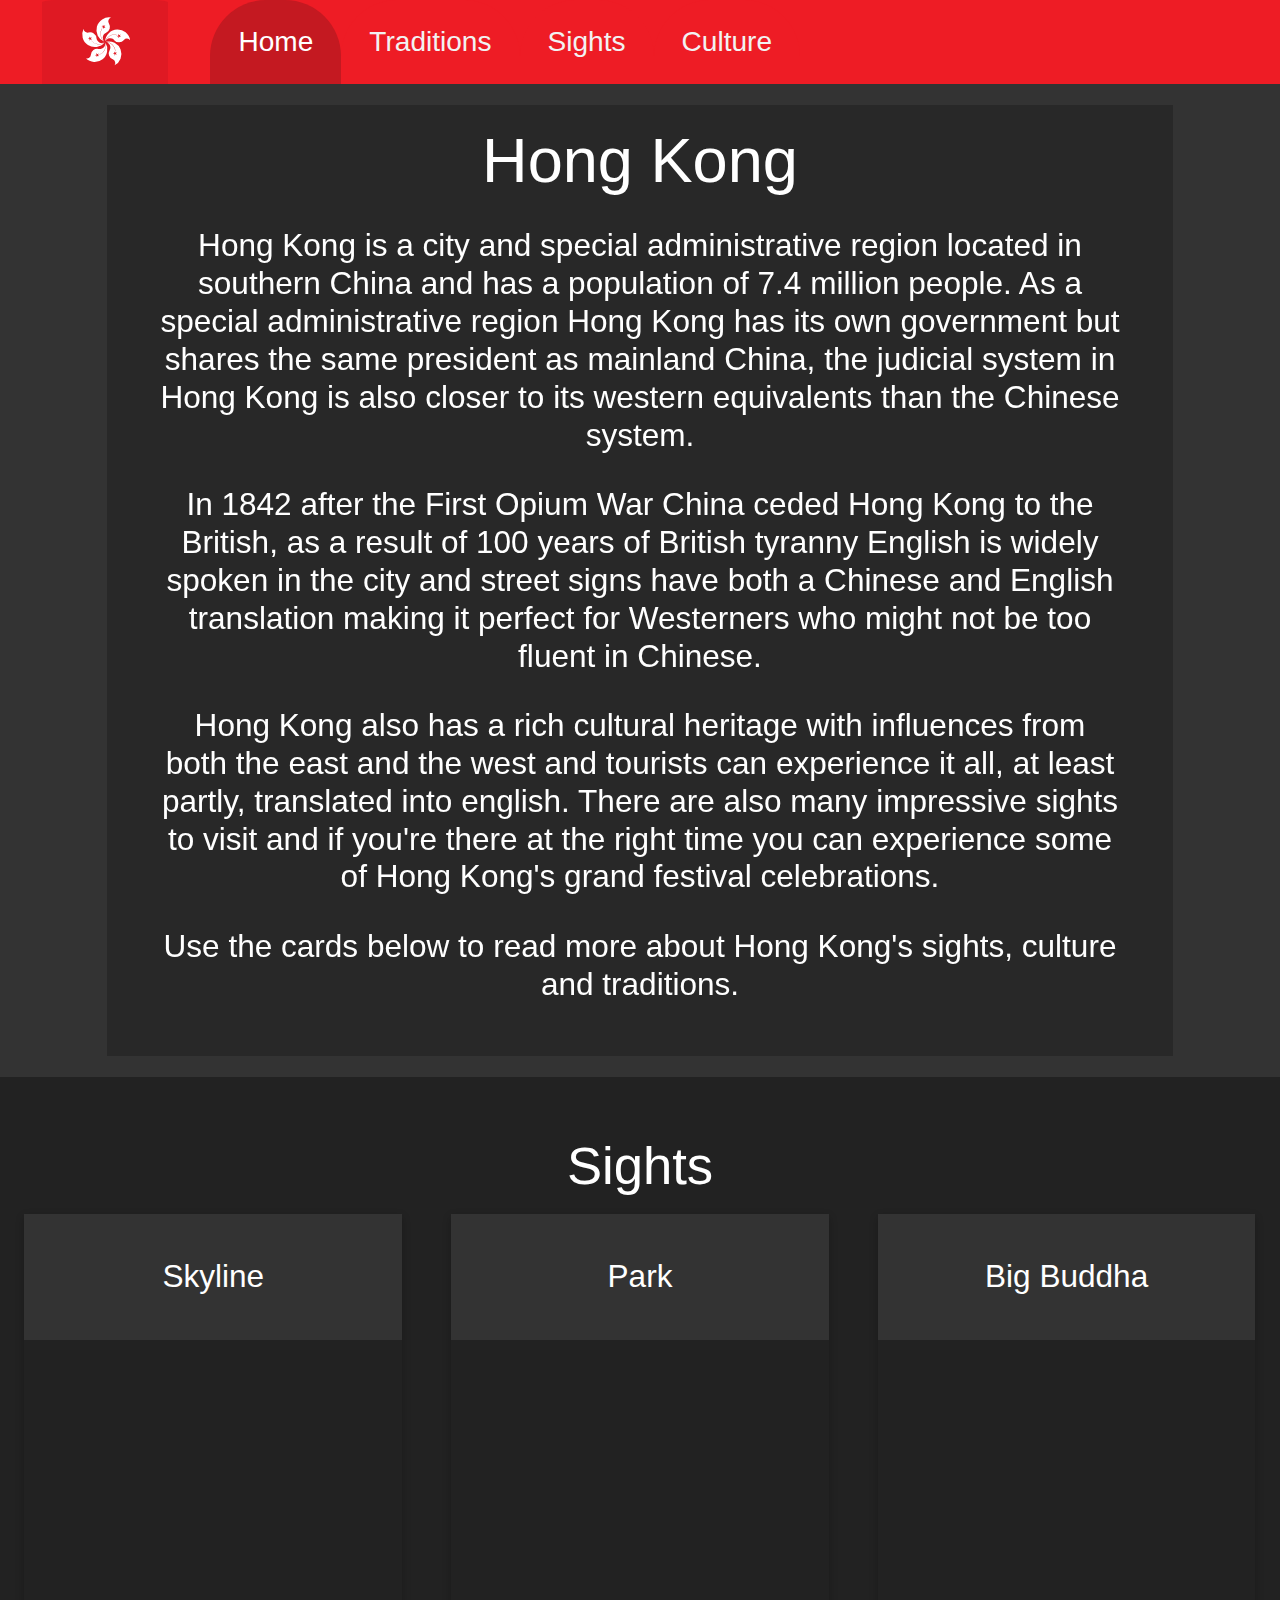
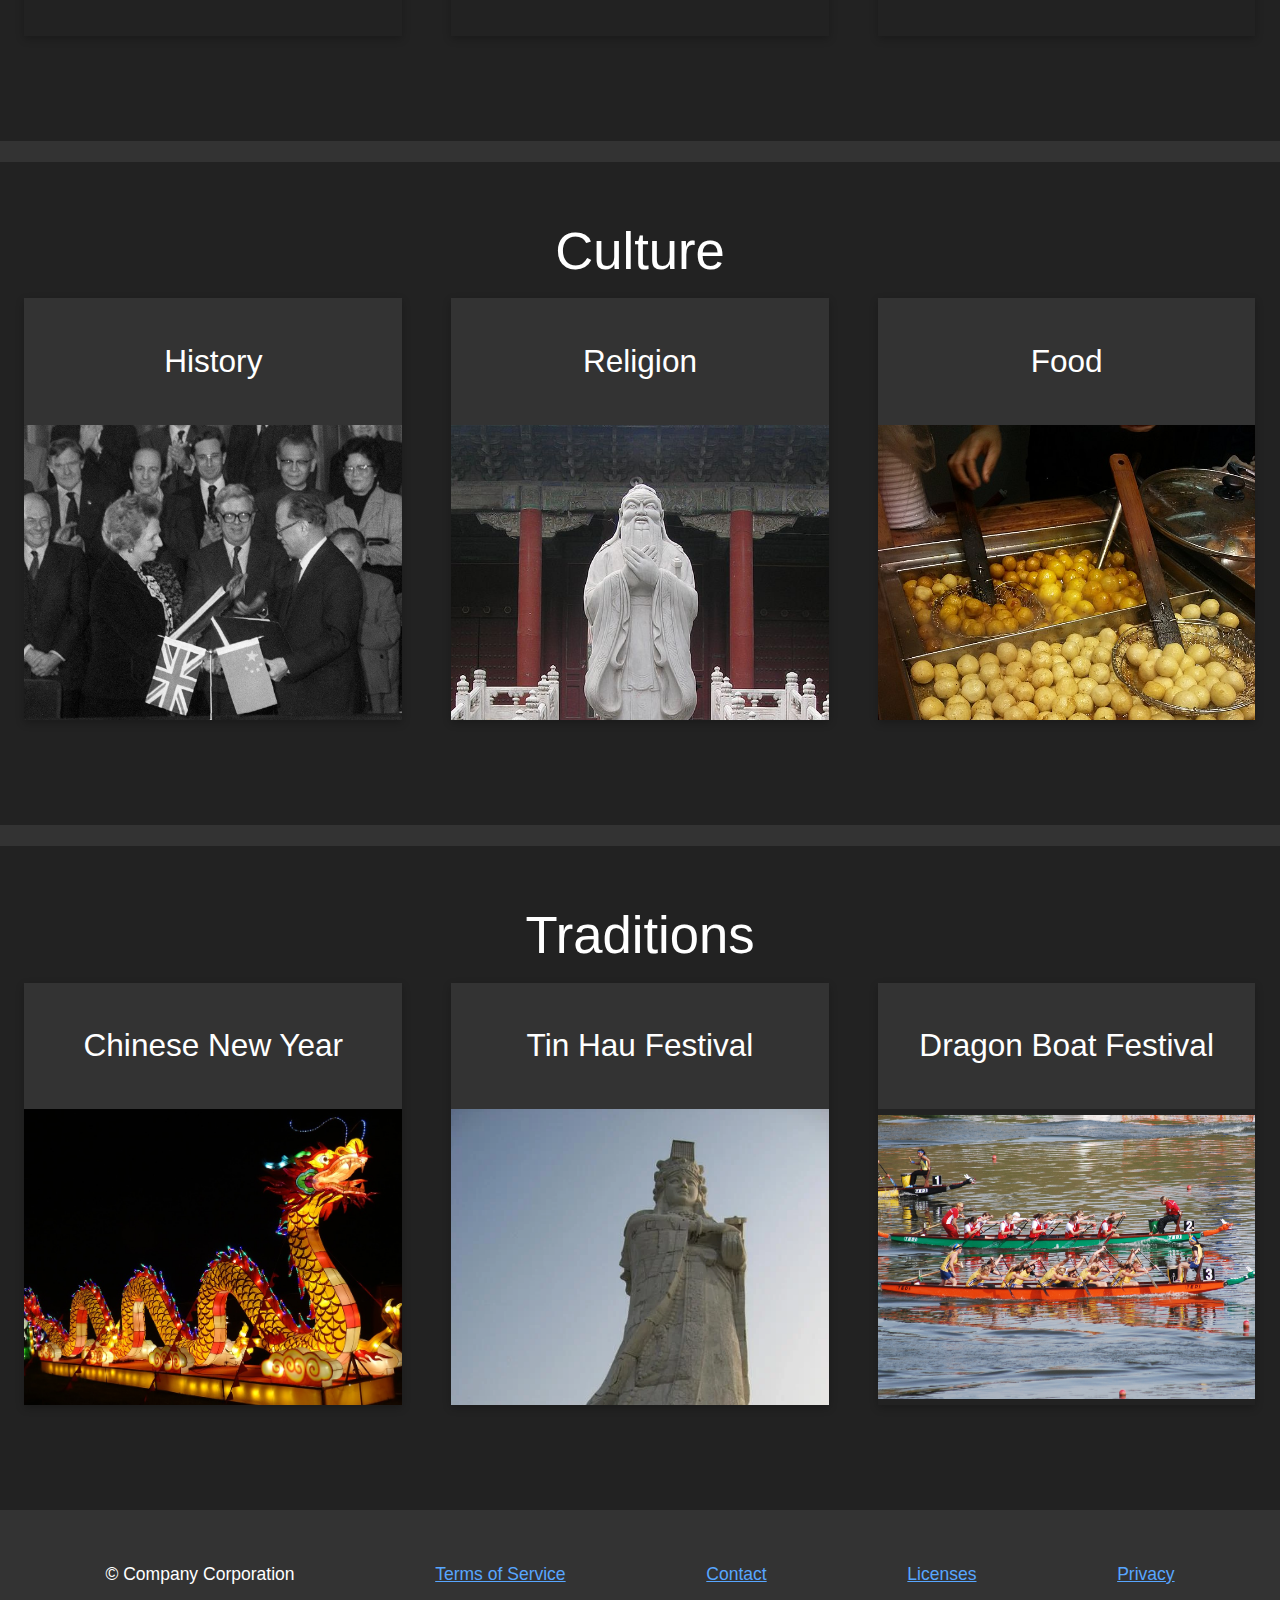
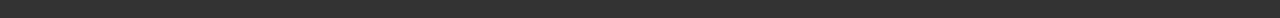
==== commit a6d8de95: "font-size + Sights" ====
--- a/index.html
+++ b/index.html
@@ -1,79 +1,135 @@
 <!DOCTYPE html>
 <html lang="en">
+  <head>
+    <meta charset="UTF-8" />
+    <meta http-equiv="X-UA-Compatible" content="IE=edge" />
+    <meta name="viewport" content="width=device-width, initial-scale=1.0" />
 
-<head>
-    <meta charset="UTF-8">
-    <meta http-equiv="X-UA-Compatible" content="IE=edge">
-    <meta name="viewport" content="width=device-width, initial-scale=1.0">
-
-    <link rel="stylesheet" href="./css/reset.css">
-    <link rel="stylesheet" href="https://cdnjs.cloudflare.com/ajax/libs/font-awesome/4.7.0/css/font-awesome.min.css">
-    <link rel="stylesheet" href="./css/style.css">
-
+    <link rel="stylesheet" href="./css/reset.css" />
+    <link
+      rel="stylesheet"
+      href="https://cdnjs.cloudflare.com/ajax/libs/font-awesome/4.7.0/css/font-awesome.min.css"
+    />
+    <link rel="stylesheet" href="./css/style.css" />
 
     <title>HongKong</title>
-</head>
+  </head>
 
-<body>
+  <body>
     <header class="topnav" id="myTopnav">
-
-
-        <a href="./" id="homeBtn"></a>
-        <a href="./" class="active">Home</a>
-        <a href="./traditions/">traditions</a>
-        <a href="./sights/">Sights</a>
-        <a href="./culture/">culture</a>
-        <a href="javascript:void(0);" class="icon" onclick="myFunction()">
-            <i class="fa fa-bars"></i>
-        </a>
+      <a href="./" id="homeBtn"></a>
+      <a href="./" class="active">Home</a>
+      <a href="./traditions/">traditions</a>
+      <a href="./sights/">Sights</a>
+      <a href="./culture/">culture</a>
+      <a href="javascript:void(0);" class="icon" onclick="myFunction()">
+        <i class="fa fa-bars"></i>
+      </a>
     </header>
     <main>
-
-        <section class="MainThumbnail">
-            <div>
-                <h1>Hong Kong</h1>
-                <p>Lorem ipsum dolor sit amet consectetur adipisicing elit. Aliquam magnam beatae animi veritatis
-                    corrupti </p>
+      <article>
+        <div class="MainThumbnail">
+          <div>
+            <h2>Hong Kong</h2>
+            <div id="MainThumbnail-content">
+              <p>
+                Hong Kong is a city and special administrative region located in
+                southern China and has a population of 7.4 million people. As a
+                special administrative region Hong Kong has its own government
+                but shares the same president as mainland China, the judicial
+                system in Hong Kong is also closer to its western equivalents
+                than the Chinese system.
+              </p>
+              <p>
+                In 1842 after the First Opium War China ceded Hong Kong to the
+                British, as a result of 100 years of British tyranny English is
+                widely spoken in the city and street signs have both a Chinese
+                and English translation making it perfect for Westerners who
+                might not be too fluent in Chinese.
+              </p>
+              <p>
+                Hong Kong also has a rich cultural heritage with influences from
+                both the east and the west and tourists can experience it all,
+                at least partly, translated into english. There are also many
+                impressive sights to visit and if you're there at the right time
+                you can experience some of Hong Kong's grand festival
+                celebrations.
+              </p>
+              <p>
+                Use the cards below to read more about Hong Kong's sights,
+                culture and traditions.
+              </p>
             </div>
-        </section>
-        <h1 id="cssIdentifier">Just nu är </h1>
-
-        <section class="sights-container">
-            <h1>Sights</h1>
-            <span id="sight-card-1" class="sightlink">
-                
-                <a href="./sights/#s1" alt="Info about the Skyline"><h2>Skyline</h2></a>
-
-            </span>
-            <span id="sight-card-2" class="sightlink">
-                <a href="./sights/#s2"><h2>Park</h2></a>
-
-            </span>
-            <span id="sight-card-3" class="sightlink">
-                
-                <a href="./sights/#s3"><h2>Big Buddha</h2></a>
-            </span>
-        </section>
-
+          </div>
+        </div>
+      </article>
+      <section class="card-container">
+        <h1>Sights</h1>
+        <div id="sight-card-1" class="sightlink">
+            <a href="./sights/#s1"><h2>Skyline</h2></a>
+        </div>
+        <div id="sight-card-2" class="sightlink">
+            <a href="./sights/#s2"><h2>Park</h2></a>
+        </div>
+        <div id="sight-card-3" class="sightlink">
+            <a href="./sights/#s3"><h2>Big Buddha</h2></a>
+        </div>
+      </section>
+      <section class="card-container">
+        <h1>Culture</h1>
+        <div id="culture-card-1" class="sightlink">
+          <a href="./culture/#C1"><h2>History</h2></a>
+        </div>
+        <div id="culture-card-2" class="sightlink">
+          <a href="./culture/#C2"><h2>Religion</h2></a>
+        </div>
+        <div id="culture-card-3" class="sightlink">
+          <a href="./culture/#C3"><h2>Food</h2></a>
+        </div>
+      </section>
+      <section class="card-container">
+        <h1>Traditions</h1>
+        <div id="trads-card-1" class="sightlink">
+          
+          <a href="./traditions/#T1"><h2>Chinese New Year</h2></a>
+        </div>
+        <div id="trads-card-2" class="sightlink">
+          
+          <a href="./traditions/#T2"><h2>Tin Hau Festival</h2></a>
+        </div>
+        <div id="trads-card-3" class="sightlink">
+          
+          <a href="./traditions/#T3"><h2>Dragon Boat Festival</h2></a>
+        </div>
+      </section>
     </main>
     <footer>
-        <h1>Footer</h1>
-        <ul>
-            <li>
-                <p>link 1</p>
-            </li>
-            <li>
-                <p>link 2</p>
-            </li>
-            <li>
-                <p>link 3</p>
-            </li>
-            <li>
-                <p>link 4</p>
-            </li>
-        </ul>
+      <ul>
+        <li>
+          <p>&copy; Company Corporation</p>
+        </li>
+        <li>
+          <a href="https://youtu.be/dQw4w9WgXcQ" target="_blank"
+            >Terms of Service</a
+          >
+        </li>
+        <li>
+          <a
+            href="https://www.google.com/maps/place/Cock+Island/@53.8376475,-9.3601112,15z/data=!3m1!4b1!4m5!3m4!1s0x48596712e291a56f:0x31d29d9bbfddb735!8m2!3d53.8376357!4d-9.3513564"
+            target="_blank"
+            >Contact</a
+          >
+        </li>
+        <li>
+          <a href="https://www.watching-grass-grow.com/" target="_blank"
+            >Licenses</a
+          >
+        </li>
+        <li>
+          <a href="https://youtu.be/71NAThAf5yw" target="_blank">Privacy</a>
+        </li>
+      </ul>
     </footer>
-</body>
-<script src="./src/index.js"></script>
-
+    <script src="src/index.js"></script>
+  </body>
 </html>
--- a/css/style.css
+++ b/css/style.css
@@ -1,93 +1,104 @@
 html {
     font-size: calc(calc(4vh + 4vw + 2vmin) / 15);
-    /* font-size: 4px; */
 
     /* Vad tycker ni om att använda vmin för huvud font-size istället för 16px. vmin gör att font-size är 2.5% av den minsta längden av viewporten. */
 
     font-family: Arial, Helvetica, sans-serif;
     box-sizing: border-box;
-    
-}
-i {
-    font-style: italic;
-}
-strong {
-    font-weight: bold;
-}
+}
+
 body {
     min-width: 200px;
-    background-color: var(--GrayBackground);
-    /* --redColor: #EE1C25; */
-    --redColor: #df1923;
-    --SelectedRedColor: #c41921;
-    --GrayBackground: #333;
-    --DarkGrayBackground: #222;
-}
-
-.Active {
-    background-color: #4CAF50;
-    color: white;
+    background-color: #333;
+    --redColor: #ee1c25;
 }
 
 
 
 * h1 {
+    /* font-size: 15vmin; */
+    font-size: 4em;
+}
+
+* h2 {
+    /* font-size: 10vmin; */
     font-size: 3em;
 }
 
-* h2 {
-    font-size: 2em;
-}
-
 * p {
-    margin-bottom: 1em;
+    /* font-size: 5vmin; */
     font-size: 1em;
 }
-
-
-
-
-
-
-
 
 
 .MainThumbnail {
     display: flex;
     position: relative;
     width: 100%;
-    height: 40vh;
-    background-color: var(--GrayBackground);
-    background-image: url(../img/main_Thumbnail.webp);
+    min-height: 60vh;
+    background-color: #333;
+    background: url(https://live.staticflickr.com/65535/51113116493_34fc3759ae_b.jpg) no-repeat center;
+    /* background-image: url(https://live.staticflickr.com/65535/51113116493_34fc3759ae_b.jpg); */
+    /* 
+     background-repeat: no-repeat;
+     background-position: center; 
+    
+    */
+    background-size: cover;
     justify-content: center;
     align-items: center;
-    background-position: center 80%;
-    background-repeat: no-repeat;
-    background-size: cover;
+    /* z-index: 5; */
 }
 
 .MainThumbnail div {
-
     backdrop-filter: blur(2px);
     background-color: rgba(0, 0, 0, 0.2);
-    padding: 2em;
-    color: white;
-    font-size: 1.2em;
-}
-
-.MainThumbnail div h1 {
-    line-height: 1.5em;
+    padding: 1em;
+    margin: 1em;
+    width: 80%;
+    font-size: 1.5em;
+}
+
+.MainThumbnail div h2 {
+    /* font-size: 2em; */
+    line-height: 1.1em;
     text-align: center;
-}
-
+
+    /* background-color: rgba(0,0,0,0.5); */
+}
+
+.MainThumbnail div p {
+    text-align: center;
+    line-height: 1.2em;
+    margin-top: 1em;
+}
+
+#MainThumbnail-content {
+    backdrop-filter: initial;
+    background-color: initial;
+    padding: initial;
+    width: initial;
+}
 
 /*  Ctrl + Shift + ´ (<- knappen åt vänster om backspace) för att folda texten
     Ctrl + Shift + Å för att unfolda texten */
 /* #region ---------------- Header -------------- */
 
+.logo {
+    width: 100%;
+    position: relative;
+
+    height: var(--headerPadding);
+    overflow: hidden;
+}
+
 /* Add a black background color to the top navigation */
 .topnav {
-    height: 7em;
+    font-size: 2em;
+    /* 2rem */
+    height: 6em;
+    /* 12rem */
+    z-index: 1;
     background-color: var(--redColor);
     overflow: hidden;
 }
@@ -95,33 +106,39 @@
 /* Style the links inside the navigation bar */
 .topnav a {
     float: left;
-    display: block;
-    color: white;
-    font-weight: bold;
+    color: #f2f2f2;
     text-align: center;
-    text-shadow: #000 -1px -1px 0px;
     padding: 1em;
     text-decoration: none;
     background-color: var(--redColor);
-    font-size: 2.3em;
+    font-size: 2em;
+    /* 4rem */
+
+    /* total height = 12rem */
     border-top-left-radius: 2em;
     border-top-right-radius: 2em;
-    height: 100%;
     text-transform: capitalize;
 }
+
 .topnav a.icon {
-    height: auto;
+    padding: 0;
 }
 
 /* Change the color of links on hover */
 .topnav a:hover {
-    background-color: var(--SelectedRedColor);
+    background-color: #c41921;
     transition: all 0.3s ease-in-out;
 }
 
 /* Add an active class to highlight the current page */
 .topnav a.active {
-    background-color: var(--SelectedRedColor);
+    background-color: #c41921;
+    color: white;
+}
+
+.topnav a.icon i.fa {
+    font-size: 1.5em;
+    /* 8rem */
 }
 
 /* Hide the link that should open and close the topnav on small screens */
@@ -134,75 +151,151 @@
     padding-bottom: 0;
     background: url(../img/Flag_of_Hong_Kong2.svg) no-repeat center;
     background-size: contain;
-    width: 5em;
-    height: inherit;
-    
-
-}
-
-
-/* #endregion  */
-
-
-
-main {
+    width: 7.5em;
+    height: 3em;
+    /* 20rem */
+}
+
+/* #endregion ---------- Header slut --------------- */
+
+article {
+    /* background-color: green; */
+    /* padding: 1em; */
+    min-width: 50vw;
+    color: white;
     font-size: 2em;
 }
-#cssIdentifier::after {
-    content: "Desktop css.";
-    
-}
-#cssIdentifier {
-    font-size: 7rem;
-    color: white;
-
-}
-
-/* #region ------------Footer--------------- */
+
+/* #region ----------- Footer ---------- */
+
 footer {
-    padding: 1em;
+    padding: 2em;
     background-color: #333333;
     color: white;
     height: max-content;
-    font-size: 2rem;
-}
-
-footer h1 {
+    font-size: 2.5em;
+}
+
+footer h2 {
     font-size: 2em;
     font-weight: bold;
 }
 
-footer h2 {
-    font-size: 1em;
-}
-
 footer p {
     font-size: 1em;
 }
 
+footer a {
+    font-size: 1em;
+    color: #58a6ff;
+}
+
+footer ul {
+    display: flex;
+    justify-content: space-around;
+}
+
+/* #endregion -------- Footer Slut ------- */
+
+
+/* #region /Sights/ */
+.SightSection {
+    background-color: #222;
+}
+
+.SightSection>article>figure {
+    box-shadow: rgba(0, 0, 0, 0.24) 0px 3px 8px;
+    display: flex;
+    flex-direction: column;
+    justify-content: space-between;
+}
+
+.SightSection article {
+    background-color: #292929;
+    padding: 1em;
+    min-width: 50vw;
+    color: white;
+    font-size: 3em;
+    display: flex;
+    gap: 2em;
+    flex-direction: row;
+}
+
+.SightSection:nth-of-type(even) article {
+    flex-direction: row-reverse;
+}
+
+.SightSection article div h1 {
+    color: white;
+    flex: 0 0 100%;
+    font-size: 2em;
+    line-height: normal;
+    margin-bottom: 0.5em;
+}
+
+.SightSection article div h2 {
+    color: white;
+    flex: 0 0 100%;
+    font-size: 1.1em;
+    line-height: normal;
+    margin-bottom: 1em;
+}
+
+.SightSection article div p {
+    margin-bottom: 1em;
+    line-height: normal;
+}
+
+
+.SightSection article figure img {
+    min-height: 200px;
+    width: 100%;
+    object-fit: cover;
+    flex: 1;
+
+}
+
+.SightSection article figure, .SightSection article div {
+    width: 50%;
+}
+
+.SightSection figcaption>span, .SightSection figcaption>span>a {
+
+
+    color: #666;
+}
+
+.SightSection article figure figcaption {
+    font-size: 0.8em;
+    padding: 1em 1em;
+}
+
+
 /* #endregion */
 
-
 /* #region -------------Sights Section-----------*/
-.sights-container {
+
+.card-container {
     display: flex;
     flex-direction: row;
     flex-wrap: wrap;
     justify-content: space-around;
-    align-items: flex-end;
+    align-items: center;
     padding: 1em;
-    background-color: var(--DarkGrayBackground);
-    height: max-content;
+    background-color: #222;
+    min-height: 30vh;
     padding-bottom: 10em;
     gap: 2em;
-    
-}
-
-.sights-container h1 {
-    color: white;
+    font-size: 1.5em;
+    margin-bottom: 2em;
+}
+
+.card-container h1 {
+    color: white;
+    font-size: 5em;
     text-align: center;
+    margin-top: 1em;
     flex: 0 0 100%;
-    margin-bottom: 1.5em;
 }
 
 .sightlink {
@@ -215,7 +308,6 @@
 }
 
 .sightlink a {
-
     display: block;
     width: 100%;
     height: 100%;
@@ -224,202 +316,299 @@
     background-size: cover;
     background-position: center;
     min-height: calc(calc(20vh + 20vw + 50vmin) / 3);
-    margin-top: 5em;
-    background-origin: border-box;
-}
+    margin-top: 12em;
+}
+
 
 .sightlink:hover {
     transform: scale(1.08);
     transition: transform 0.2s ease-in-out;
-    transform-origin: center;
-
-}
-
-
-.sightlink h2 {
-    color: white;
-    font-size: 1.7em;
+}
+
+.sightlink a h2 {
+    position: absolute;
+    top: -4em;
+    width: 100%;
+    color: white;
     text-align: center;
-    padding: 1.5em;
-    background-color: var(--GrayBackground);
-    top: -4em;
-    left: 0;
-    box-sizing: border-box;
-    position: absolute;
-    width: 100%;
-    display: inline;
-    
+    padding: 1.5em 0;
+    display: block;
+    background-color: #333;
 }
 
 #sight-card-1 a {
-    background-image: url(../img/Hong_Kong_Skyline.webp);
-    background-size: cover;
-    background-position: center bottom;
+    background-image: url(https://www.planetware.com/wpimages/2018/10/hong-kong-attractions-victoria-peak-view-over-harbor.jpg);
+    background-size: cover;
 }
 
 #sight-card-2 a {
-    background-image: url(../img/1024px-Hong_Kong_Park_3.webp);
-    background-size: cover;
-    background-position: 50% 0%;
+    background-image: url(https://www.planetware.com/wpimages/2018/10/hong-kong-attractions-hong-kong-park-pond.jpg);
+    background-size: cover;
+    background-position: right center;
 }
 
 #sight-card-3 a {
-    background-image: url(../img/The_Big_Buddha_Hong_Kong_2013.webp);
-    background-size: cover;
-    background-position: 0% 40%;
-
-}
+    background-image: url(https://www.planetware.com/wpimages/2018/10/hong-kong-attractions-big-buddha-and-forest.jpg);
+    background-size: cover;
+    background-position: 70%;
+
+    background-origin: content-box;
+}
+
+#s1 {
+    background-color: aquamarine;
+}
+
+#s2 {
+    background-color: blueviolet;
+}
+
+#s3 {
+    background-color: cadetblue;
+}
+
 
 /* #endregion */
 
-
-
-/* #region /Sights/ */
-.SightSection {
-    background-color: var(--DarkGrayBackground);
-}
-
-.SightSection>article>figure {
-    box-shadow: rgba(0, 0, 0, 0.24) 0px 3px 8px;
-}
-.SightSection article {
-    background-color: #292929;
+/* #region --------- Traditions sektion Start --------------------- */
+
+#trads-card-1 a {
+    background-image: url(../traditions/img/dragon.jpg);
+    background-size: cover;
+    background-position: 0 10%;
+}
+
+#trads-card-2 a {
+    background-image: url(../traditions/img/big-tin-hau.webp);
+    background-size: cover;
+    background-position: right top;
+}
+
+#trads-card-3 a {
+    background-image: url(../traditions/img/boat_publicdomain.jpg);
+    background-size: 120%;
+    /* background-position: 70%; */
+
+    background-origin: content-box;
+}
+
+.trads-body {
+    /* background-color: white; */
+    background-color: #222;
+    margin: 0;
+}
+
+.trads-main {
+    padding-bottom: 10em;
+}
+
+.trads-h2 {
+    font-weight: bold;
+    font-size: 2.5em;
+    margin: 1em 0;
+}
+
+.trads-p {
+    font-size: 1.5em;
+    margin: 1em 0;
+    line-height: 1.3em;
+}
+
+.trads-main {
+    margin-left: 1%;
+}
+
+.trads-article {
+    background-color: #222;
+    color: white;
+    /* width: 90%; */
+    margin-top: 5em;
+}
+
+.trads-top {
+    display: flex;
+    width: 100%;
+    height: 40vh;
+    /* flex-direction: column; */
+    justify-content: center;
+    align-items: center;
+    background-image: url(../traditions/img/dragon.jpg);
+    background-size: cover;
+    background-position: center 25%;
+    /* padding-bottom: 20rem; */
+}
+
+.trads-top div {
+    display: block;
+    /* display: flex;
+  flex-direction: column;*/
+    backdrop-filter: blur(2px);
+    background-color: rgba(255, 255, 255, 0.5);
+    width: 100%;
+}
+
+.trads-title {
+    font-weight: bold;
+    margin: 0 auto;
+}
+
+.trads-article div {
+    display: flex;
+    justify-content: space-between;
+    align-items: center;
+}
+
+.trads-article div div {
+    display: block;
+}
+
+.trads-new-year figure img {
+    width: 100%;
+}
+
+.trads-article figure {
+    width: 10%;
+    font-size: 1em;
+
+    margin: 1em 2em;
+
+    min-width: 250px;
+    background-color: #333;
+    /* #f8f9fa; */
     padding: 1em;
-    min-width: 50vw;
-    color: white;
-    font-size: 2.8rem;
-    display: flex;
-    gap: 2em;
-    flex-direction: row;
-    position: relative;
-    align-items: stretch;
-
-}
-.SightSection:nth-of-type(even) article {
-    flex-direction: row-reverse;
-}
-
-.SightSection article div h1 {
-    color: white;
-    flex: 0 0 100%;
-    font-size: 2em;
-    line-height: normal;
-    margin-bottom: 0.5em;
-}
-.SightSection article div h2 {
-    color: white;
-    flex: 0 0 100%;
-    font-size: 1.2em;
-    line-height: normal;
-    margin-bottom: 1em;
-}
-
-.SightSection article div p {
-    margin-bottom: 1.1em;
-    line-height: normal;
-}
-
-
-.SightSection article figure img {
-    width: 100%;
-    height: 100%;
-    min-width: 200px;
-    object-fit: cover;
-}
-.SightSection article figure, .SightSection article div {
-    width: 50%;
-    /* height: 100%; */
-    min-height: 100%;
-    /* height: fit-content; */
-}
-.SightSection article figure {
-    display: flex;
-    flex-direction: column;
-    justify-content: center;
-}
-.SightSection .imgCopyrightRef span, .SightSection .imgCopyrightRef a {
-
-
-    color: #666;    
-}
-.SightSection figcaption { 
-    padding: 0.5em;
-    font-size: 0.8em;
-    font-family: 'Times New Roman', Times, serif;
-}
-.SightSection .imgCopyrightRef span {
-    /* text-align: center; */
-    padding: 1em 1em;
-}
-
-
-/* #endregion */
-
-
-
-
+    text-align: center;
+    /* border: #c8ccd1 solid 1px; */
+    border: #444 solid 1px;
+}
+
+.trads-article figure a {
+    color: #58a6ff;
+}
+
+.trads-reference {
+    font-size: 0.6em;
+    margin: 0.3em;
+}
+
+.trads-tin-hau figure {
+    width: 5%;
+    min-width: 200px !important;
+}
+
+.trads-tin-hau figure img {
+    width: 100%;
+}
+
+.trads-boat figure {
+    width: 30%;
+    margin-top: 2em;
+}
+
+.trads-boat figure img {
+    width: 100%;
+}
+
+@media (max-width: 600px) {
+    .trads-article div {
+        flex-direction: column-reverse;
+    }
+}
+
+/* #endregion ------- Traditions sektion Slut --------------------- */
+
+
+
+
+/* #region ---------- Culture sektion start --------------------- */
+
+#culture-card-1 a {
+    background-image: url(../img/hongkongbritain.webp);
+    background-size: cover;
+    background-position: center 80%;
+}
+
+#culture-card-2 a {
+    background-image: url(../img/Confucius_Statue_at_the_Confucius_Temple.jpg);
+    background-size: cover;
+    background-position: center 0em;
+}
+
+#culture-card-3 a {
+    background-image: url(../img/Fishball.jpg);
+    background-size: cover;
+    background-position: center 1%;
+}
+
+
+
+/* #endregion ---------- culture sektion Slut --------------------- */
 
 
 /* W3: https://www.w3schools.com/howto/howto_js_topnav_responsive.asp */
 /* When the screen is less than 600 pixels wide, hide all links, except for the first one ("Home"). Show the link that contains should open and close the topnav (.icon) */
 /* The "responsive" class is added to the topnav with JavaScript when the user clicks on the icon. This class makes the topnav look good on small screens (display the links vertically instead of horizontally) */
 @media screen and (max-width: 500px) {
-    
-    .MainThumbnail p{
-        font-size: 1.5em;
-        /* font-size: calc(calc(4vh + 4vw + 2vmin) / 20); */
-    }
-    .MainThumbnail h1 {
-        font-size: 4em;
-    }
-    .MainThumbnail {
-        height: 40vh;
-    }
+
     #cssIdentifier::after {
 
         content: "mobile css.";
 
     }
+
+    /* #region -------- NavBar Responsiv --------- */
     .topnav a:not(:first-child) {
         display: none;
     }
 
-    .topnav a.icon {
-        float: right;
-        display: block;
-        background-color: var(--GrayBackground);
-        z-index: 2;
+
+    .topnav.responsive {
+        position: sticky;
         height: 100%;
-    }
-    .topnav {
-        font-size: 2em;
-    }
-    .topnav.responsive {
-        position: relative;
-        height: 100%;
-    }
-    
-    .topnav.responsive a.icon {
-        height: 1.03em;
-        position: absolute;
-        right: 0;
-        top: 0;
-    }
+        margin-bottom: calc(-4*3em - 3px - 4*2px);
+        border-bottom: var(--redColor) solid 3px;
+    }
+
 
     .topnav.responsive a {
         float: none;
         display: block;
         text-align: left;
         color: white;
-        background-color: var(--GrayBackground);
-    }
+        background-color: #333;
+    }
+
+    .topnav.responsive a:not(:first-child) {
+        border: #111 solid 1px;
+    }
+
+    .topnav.responsive a.icon {
+        position: absolute;
+        right: 0;
+        top: 0;
+        border: 0
+    }
+
     .topnav.responsive a.active {
         background-color: #555;
     }
+
     .topnav a {
         z-index: 1;
         border-radius: 0;
     }
+
+    .topnav a.icon {
+        float: right;
+        display: flex;
+        background-color: #555;
+        z-index: 2;
+        height: 3em;
+        width: 3em;
+        justify-content: center;
+        flex-direction: column;
+        text-align: center;
+    }
+
     .topnav a:hover {
         background-color: #555;
         color: white;
@@ -433,34 +622,63 @@
         margin: 0;
     }
 
+    /* #endregion -------- NavBar Responsiv Slut --------- */
+
     .sightlink {
         flex-basis: 85%;
 
     }
-
     
-
-
-    .sights-container {
-        gap: 5em;
-    }
-    
-}
-
-
-@media screen and (max-width: 500px) {
     .SightSection article figure, .SightSection article div {
         width: 100%;
     }
+    
     .SightSection article {
-        font-size: 3.4em;
-
+        font-size: 3em;
+    
         flex-direction: column;
     }
+    
     .SightSection:nth-of-type(even) article {
         flex-direction: column;
     }
+    .card-container {
+        gap: 5em;
+    }
+    .trads-article {
+        font-size: 2.5em;
+
+    }
     
-
-}
-
+    footer li {
+        display: block;
+        flex: 1 1 40%;
+        padding: 0.8em;
+        font-size: 1.4em;
+    }
+    footer ul li:first-child {
+        flex: 1 1 100%;
+    }
+    footer ul {
+        flex-wrap: wrap;
+    }
+    
+}
+
+
+@media screen and (max-width: 500px) {
+
+
+    #sight-card-3 a {
+        background-position: center 10%;
+    }
+
+    #culture-card-1 a {
+        background-position: center 50%;
+    }
+
+    #culture-card-3 a {
+        background-position: center 30%;
+    }
+
+}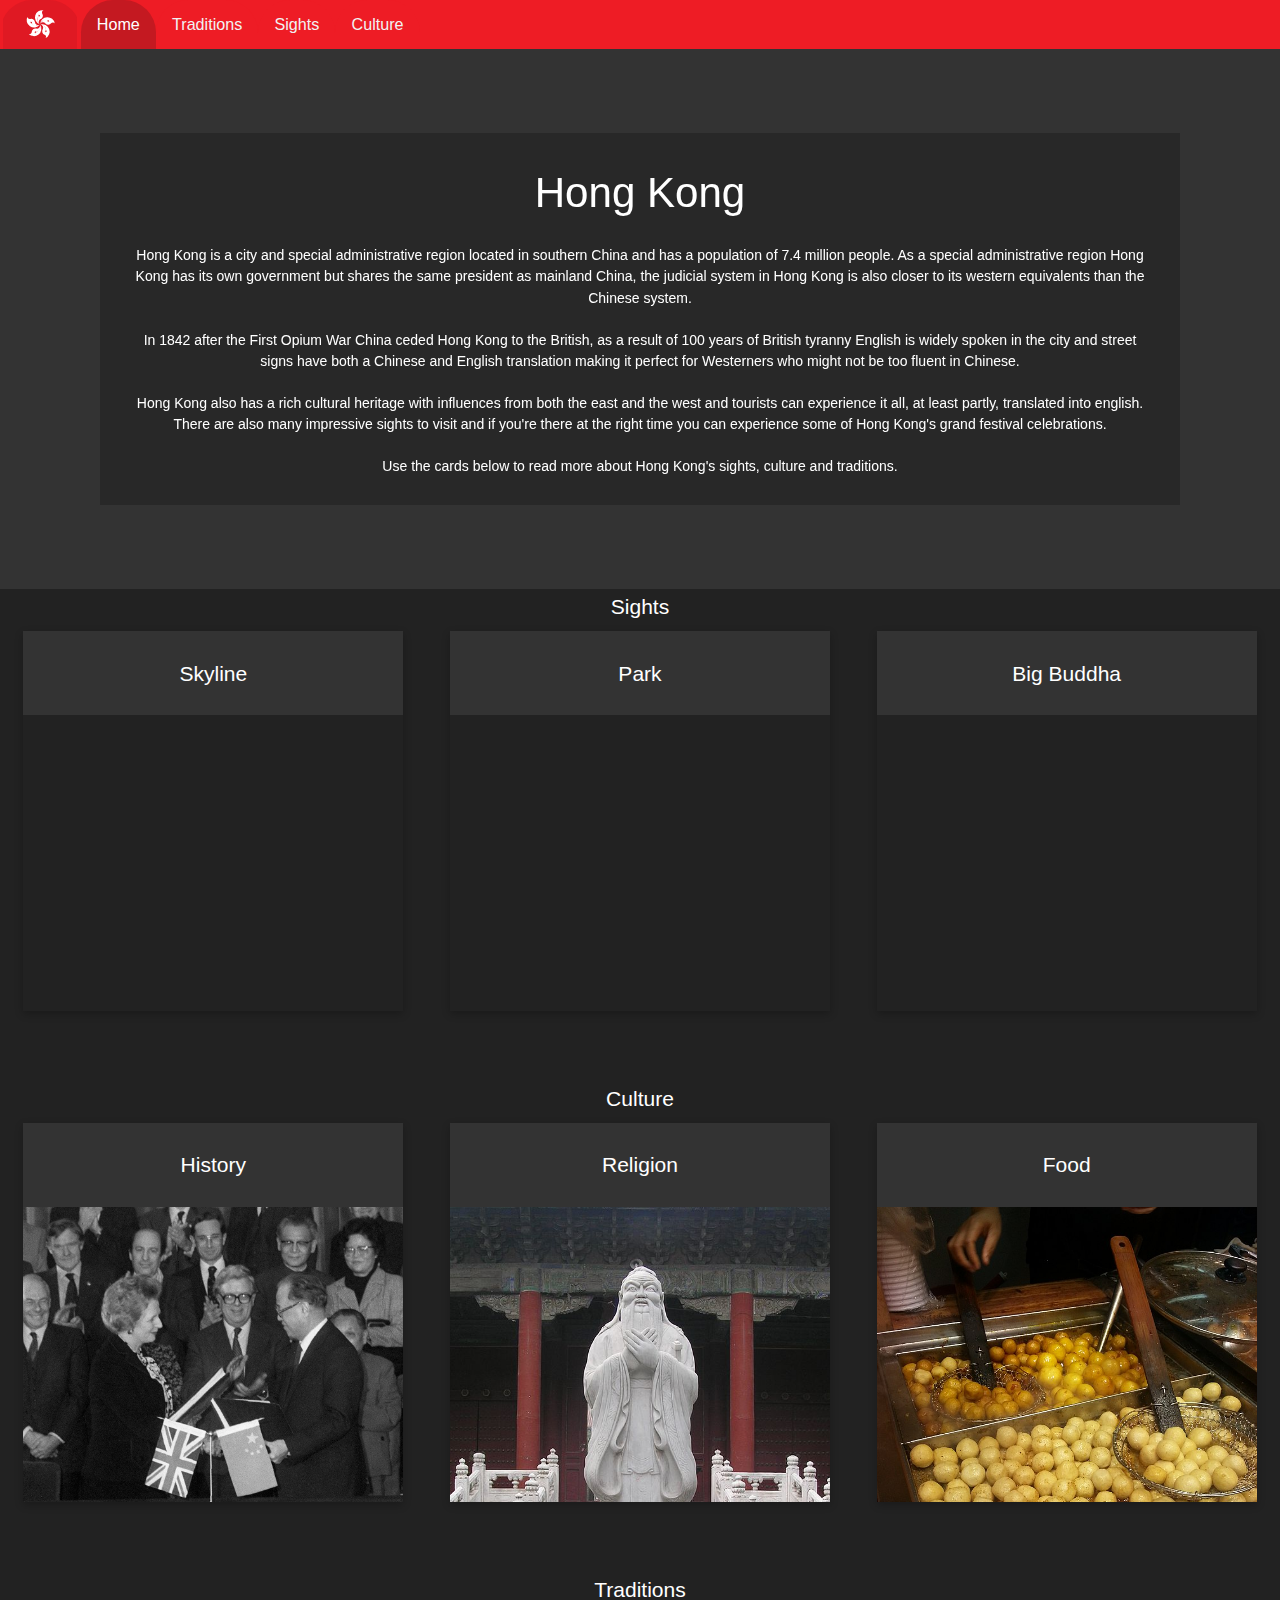
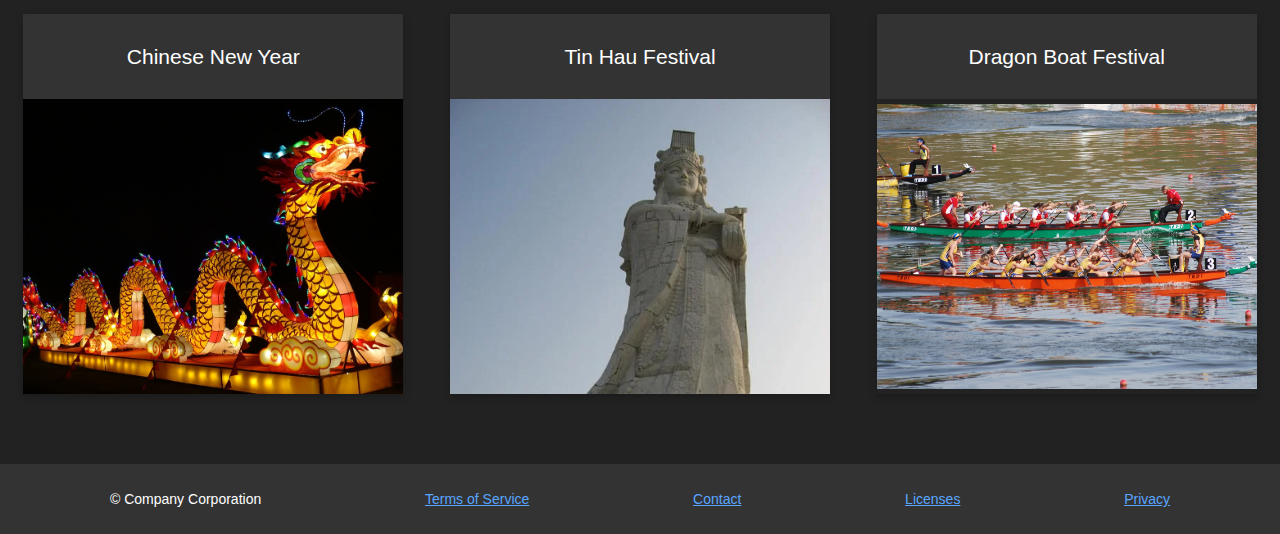
==== commit c9591d09: "löste validerings problem" ====
--- a/index.html
+++ b/index.html
@@ -16,7 +16,7 @@
   </head>
 
   <body>
-    <header class="topnav" id="myTopnav">
+    <nav class="topnav" id="myTopnav">
       <a href="./" id="homeBtn"></a>
       <a href="./" class="active">Home</a>
       <a href="./traditions/">traditions</a>
@@ -25,7 +25,7 @@
       <a href="javascript:void(0);" class="icon" onclick="myFunction()">
         <i class="fa fa-bars"></i>
       </a>
-    </header>
+    </nav>
     <main>
       <article>
         <div class="MainThumbnail">
@@ -63,43 +63,49 @@
           </div>
         </div>
       </article>
-      <section class="card-container">
-        <h1>Sights</h1>
+      <section class="sights-container">
+        <h2>Sights</h2>
         <div id="sight-card-1" class="sightlink">
-            <a href="./sights/#s1"><h2>Skyline</h2></a>
+          <h2>Skyline</h2>
+          <a href="./sights/#s1"></a>
         </div>
         <div id="sight-card-2" class="sightlink">
-            <a href="./sights/#s2"><h2>Park</h2></a>
+          <h2>Park</h2>
+          <a href="./sights/#s2"></a>
         </div>
         <div id="sight-card-3" class="sightlink">
-            <a href="./sights/#s3"><h2>Big Buddha</h2></a>
+          <h2>Big Buddha</h2>
+          <a href="./sights/#s3"></a>
         </div>
       </section>
-      <section class="card-container">
-        <h1>Culture</h1>
+      <section class="sights-container">
+        <h2>Culture</h2>
         <div id="culture-card-1" class="sightlink">
-          <a href="./culture/#C1"><h2>History</h2></a>
+          <h2>History</h2>
+          <a href="./culture/#C1"></a>
         </div>
         <div id="culture-card-2" class="sightlink">
-          <a href="./culture/#C2"><h2>Religion</h2></a>
+          <h2>Religion</h2>
+          <a href="./culture/#C2"></a>
         </div>
         <div id="culture-card-3" class="sightlink">
-          <a href="./culture/#C3"><h2>Food</h2></a>
+          <h2>Food</h2>
+          <a href="./culture/#C3"></a>
         </div>
       </section>
-      <section class="card-container">
-        <h1>Traditions</h1>
+      <section class="sights-container">
+        <h2>Traditions</h2>
         <div id="trads-card-1" class="sightlink">
-          
-          <a href="./traditions/#T1"><h2>Chinese New Year</h2></a>
+          <h2>Chinese New Year</h2>
+          <a href="./traditions/#T1"></a>
         </div>
         <div id="trads-card-2" class="sightlink">
-          
-          <a href="./traditions/#T2"><h2>Tin Hau Festival</h2></a>
+          <h2>Tin Hau Festival</h2>
+          <a href="./traditions/#T2"></a>
         </div>
         <div id="trads-card-3" class="sightlink">
-          
-          <a href="./traditions/#T3"><h2>Dragon Boat Festival</h2></a>
+          <h2>Dragon Boat Festival</h2>
+          <a href="./traditions/#T3"></a>
         </div>
       </section>
     </main>
--- a/css/style.css
+++ b/css/style.css
@@ -1,83 +1,80 @@
 html {
-    font-size: calc(calc(4vh + 4vw + 2vmin) / 15);
-
-    /* Vad tycker ni om att använda vmin för huvud font-size istället för 16px. vmin gör att font-size är 2.5% av den minsta längden av viewporten. */
-
-    font-family: Arial, Helvetica, sans-serif;
-    box-sizing: border-box;
+  font-size: calc(calc(4vh + 4vw + 2vmin) / 15);
+
+  /* Vad tycker ni om att använda vmin för huvud font-size istället för 16px. vmin gör att font-size är 2.5% av den minsta längden av viewporten. */
+
+  font-family: Arial, Helvetica, sans-serif;
+  box-sizing: border-box;
 }
 
 body {
-    min-width: 200px;
-    background-color: #333;
-    --redColor: #ee1c25;
-}
-
-
+  min-width: 200px;
+  background-color: #333;
+  --redColor: #ee1c25;
+}
+
+.Active {
+  background-color: #4caf50;
+  color: white;
+}
 
 * h1 {
-    /* font-size: 15vmin; */
-    font-size: 4em;
+  /* font-size: 15vmin; */
+  font-size: 3em;
 }
 
 * h2 {
-    /* font-size: 10vmin; */
-    font-size: 3em;
+  /* font-size: 10vmin; */
+  font-size: 3em;
 }
 
 * p {
-    /* font-size: 5vmin; */
-    font-size: 1em;
-}
-
+  /* font-size: 5vmin; */
+  font-size: 1em;
+}
 
 .MainThumbnail {
-    display: flex;
-    position: relative;
-    width: 100%;
-    min-height: 60vh;
-    background-color: #333;
-    background: url(https://live.staticflickr.com/65535/51113116493_34fc3759ae_b.jpg) no-repeat center;
-    /* background-image: url(https://live.staticflickr.com/65535/51113116493_34fc3759ae_b.jpg); */
-    /* 
-     background-repeat: no-repeat;
-     background-position: center; 
-    
-    */
-    background-size: cover;
-    justify-content: center;
-    align-items: center;
-    /* z-index: 5; */
+  display: flex;
+  position: relative;
+  width: 100%;
+  height: 60vh;
+  background-color: #333;
+  position: relative;
+  background-image: url(https://live.staticflickr.com/65535/51113116493_34fc3759ae_b.jpg);
+  background-repeat: no-repeat;
+  background-size: cover;
+  background-position: center;
+  justify-content: center;
+  align-items: center;
+  z-index: 5;
 }
 
 .MainThumbnail div {
-    backdrop-filter: blur(2px);
-    background-color: rgba(0, 0, 0, 0.2);
-    padding: 1em;
-    margin: 1em;
-    width: 80%;
-    font-size: 1.5em;
+  backdrop-filter: blur(2px);
+  background-color: rgba(0, 0, 0, 0.2);
+  padding: 2em;
+  width: 80%;
 }
 
 .MainThumbnail div h2 {
-    /* font-size: 2em; */
-    line-height: 1.1em;
-    text-align: center;
-
-    /* background-color: rgba(0,0,0,0.5); */
+  /* font-size: 2em; */
+  line-height: 1.5em;
+  text-align: center;
+
+  /* background-color: rgba(0,0,0,0.5); */
 }
 
 .MainThumbnail div p {
-    text-align: center;
-    line-height: 1.2em;
-    margin-top: 1em;
+  text-align: center;
+  line-height: 1.5em;
+  margin-top: 1.5em;
 }
 
 #MainThumbnail-content {
-    backdrop-filter: initial;
-    background-color: initial;
-    padding: initial;
-    width: initial;
+  backdrop-filter: initial;
+  background-color: initial;
+  padding: initial;
+  width: initial;
 }
 
 /*  Ctrl + Shift + ´ (<- knappen åt vänster om backspace) för att folda texten
@@ -85,600 +82,550 @@
 /* #region ---------------- Header -------------- */
 
 .logo {
-    width: 100%;
-    position: relative;
-
-    height: var(--headerPadding);
-    overflow: hidden;
+  width: 100%;
+  position: relative;
+
+  height: var(--headerPadding);
+  overflow: hidden;
 }
 
 /* Add a black background color to the top navigation */
 .topnav {
-    font-size: 2em;
-    /* 2rem */
-    height: 6em;
-    /* 12rem */
-    z-index: 1;
-    background-color: var(--redColor);
-    overflow: hidden;
+  height: 7em;
+  background-color: var(--redColor);
+  overflow: hidden;
 }
 
 /* Style the links inside the navigation bar */
 .topnav a {
-    float: left;
-    color: #f2f2f2;
-    text-align: center;
-    padding: 1em;
-    text-decoration: none;
-    background-color: var(--redColor);
-    font-size: 2em;
-    /* 4rem */
-
-    /* total height = 12rem */
-    border-top-left-radius: 2em;
-    border-top-right-radius: 2em;
-    text-transform: capitalize;
-}
-
+  float: left;
+  display: block;
+  color: #f2f2f2;
+  text-align: center;
+  padding: 1em;
+  text-decoration: none;
+  background-color: var(--redColor);
+  font-size: 2.3em;
+  border-top-left-radius: 2em;
+  border-top-right-radius: 2em;
+  height: 100%;
+  text-transform: capitalize;
+}
 .topnav a.icon {
-    padding: 0;
+  height: auto;
 }
 
 /* Change the color of links on hover */
 .topnav a:hover {
-    background-color: #c41921;
-    transition: all 0.3s ease-in-out;
+  background-color: #c41921;
+  transition: all 0.3s ease-in-out;
 }
 
 /* Add an active class to highlight the current page */
 .topnav a.active {
-    background-color: #c41921;
-    color: white;
-}
-
-.topnav a.icon i.fa {
-    font-size: 1.5em;
-    /* 8rem */
+  background-color: #c41921;
+  color: white;
 }
 
 /* Hide the link that should open and close the topnav on small screens */
 .topnav .icon {
+  display: none;
+}
+
+#homeBtn {
+  padding: 0;
+  padding-bottom: 0;
+  background: url(../img/Flag_of_Hong_Kong2.svg) no-repeat center;
+  background-size: contain;
+  width: 5em;
+  height: inherit;
+}
+
+/* ---------- Header slut --------------- */
+
+article {
+  background-color: green;
+  /* padding: 1em; */
+  min-width: 50vw;
+  color: white;
+  font-size: 2em;
+}
+/* article > h1::after {
+  content: "Desktop css.";
+} */
+
+/* ----------- Footer ---------- */
+
+footer {
+  padding: 2em;
+  background-color: #333333;
+  color: white;
+  height: max-content;
+  font-size: 2rem;
+}
+
+footer h2 {
+  font-size: 2em;
+  font-weight: bold;
+}
+
+footer h2 {
+  font-size: 1em;
+}
+
+footer a {
+  font-size: 1em;
+  color: #58a6ff;
+}
+
+footer ul {
+  display: flex;
+  justify-content: space-around;
+}
+
+/* #endregion */
+
+/* #region -------------Sights Section-----------*/
+.sights-container {
+  display: flex;
+  flex-direction: row;
+  flex-wrap: wrap;
+  justify-content: space-around;
+  align-items: center;
+  padding: 1em;
+  background-color: #222;
+  height: max-content;
+  padding-bottom: 10em;
+  gap: 2em;
+}
+
+.sights-container h2 {
+  color: white;
+  text-align: center;
+  flex: 0 0 100%;
+}
+
+.sightlink {
+  box-shadow: rgba(0, 0, 0, 0.24) 0px 3px 8px;
+  display: block;
+  flex-basis: 30%;
+  height: 100%;
+  transform: scale(1);
+  transition: transform 0.2s ease-out;
+}
+
+.sightlink a {
+  display: block;
+  width: 100%;
+  height: 100%;
+  position: relative;
+  background-repeat: no-repeat;
+  background-size: cover;
+  background-position: center;
+  min-height: calc(calc(20vh + 20vw + 50vmin) / 3);
+}
+
+.sightlink:hover {
+  transform: scale(1.08);
+  transition: transform 0.2s ease-in-out;
+}
+
+.sightlink h2 {
+  color: white;
+  text-align: center;
+  padding: 1.5em;
+  display: block;
+  background-color: #333;
+}
+
+#sight-card-1 a {
+  background-image: url(https://www.planetware.com/wpimages/2018/10/hong-kong-attractions-victoria-peak-view-over-harbor.jpg);
+  background-size: cover;
+}
+
+#sight-card-2 a {
+  background-image: url(https://www.planetware.com/wpimages/2018/10/hong-kong-attractions-hong-kong-park-pond.jpg);
+  background-size: cover;
+  background-position: right center;
+}
+
+#sight-card-3 a {
+  background-image: url(https://www.planetware.com/wpimages/2018/10/hong-kong-attractions-big-buddha-and-forest.jpg);
+  background-size: cover;
+  background-position: 70%;
+
+  background-origin: content-box;
+}
+
+#s1 {
+  background-color: aquamarine;
+}
+
+#s2 {
+  background-color: blueviolet;
+}
+
+#s3 {
+  background-color: cadetblue;
+}
+
+/* @media screen and (max-width: 800px) { */
+/* .sights-container {
+    flex-direction: row; */
+/* flex-wrap: nowrap; */
+
+/* html {
+    font-size: 0.7rem;
+  } */
+/* header {
+    margin: 0;
+  }
+  #btnContainer {
     display: none;
-}
-
-#homeBtn {
-    padding: 0;
-    padding-bottom: 0;
-    background: url(../img/Flag_of_Hong_Kong2.svg) no-repeat center;
-    background-size: contain;
-    width: 7.5em;
-    height: 3em;
-    /* 20rem */
-}
-
-/* #endregion ---------- Header slut --------------- */
-
-article {
-    /* background-color: green; */
-    /* padding: 1em; */
-    min-width: 50vw;
-    color: white;
-    font-size: 2em;
-}
-
-/* #region ----------- Footer ---------- */
-
-footer {
-    padding: 2em;
-    background-color: #333333;
-    color: white;
-    height: max-content;
-    font-size: 2.5em;
-}
-
-footer h2 {
-    font-size: 2em;
-    font-weight: bold;
-}
-
-footer p {
-    font-size: 1em;
-}
-
-footer a {
-    font-size: 1em;
-    color: #58a6ff;
-}
-
-footer ul {
-    display: flex;
-    justify-content: space-around;
-}
-
-/* #endregion -------- Footer Slut ------- */
-
+  }
+  .sightlink {
+    flex-basis: 90%;
+    height: 90%;
+  }
+} */
+/* #endregion */
+
+/* ---------------- Traditions sektion Start --------------------- */
+
+#trads-card-1 a {
+  background-image: url(../traditions/img/dragon.jpg);
+  background-size: cover;
+  background-position: 0 10%;
+}
+#trads-card-2 a {
+  background-image: url(../traditions/img/big-tin-hau.webp);
+  background-size: cover;
+  background-position: right top;
+}
+
+#trads-card-3 a {
+  background-image: url(../traditions/img/boat_publicdomain.jpg);
+  background-size: 120%;
+  /* background-position: 70%; */
+
+  background-origin: content-box;
+}
+
+.trads-body {
+  /* background-color: white; */
+  background-color: #222;
+  margin: 0;
+}
+
+.trads-main {
+  padding-bottom: 10em;
+}
+
+.trads-h2 {
+  font-weight: bold;
+  font-size: 2.5em;
+  margin: 1em 0;
+}
+
+.trads-p {
+  font-size: 1.5em;
+  margin: 1em 0;
+  line-height: 1.3em;
+}
+
+.trads-main {
+  margin-left: 1%;
+}
+
+.trads-article {
+  background-color: #222;
+  color: white;
+  /* width: 90%; */
+  margin-top: 5em;
+}
+.trads-top {
+  display: flex;
+  width: 100%;
+  height: 40vh;
+  /* flex-direction: column; */
+  justify-content: center;
+  align-items: center;
+  background-image: url(../traditions/img/dragon.jpg);
+  background-size: cover;
+  background-position: center 25%;
+  /* padding-bottom: 20rem; */
+}
+
+.trads-top div {
+  display: block;
+  /* display: flex;
+  flex-direction: column;*/
+  backdrop-filter: blur(2px);
+  background-color: rgba(255, 255, 255, 0.5);
+  width: 100%;
+}
+
+.trads-title {
+  font-weight: bold;
+  margin: 0 auto;
+}
+
+.trads-article div {
+  display: flex;
+  justify-content: space-between;
+  align-items: center;
+}
+
+.trads-article div div {
+  display: block;
+}
+
+.trads-new-year figure img {
+  width: 100%;
+}
+
+.trads-article figure {
+  width: 10%;
+  font-size: 1em;
+
+  margin: 1em 2em;
+
+  min-width: 250px;
+  background-color: #333; /* #f8f9fa; */
+  padding: 1em;
+  text-align: center;
+  /* border: #c8ccd1 solid 1px; */
+  border: #444 solid 1px;
+}
+
+.trads-article figure a {
+  color: #58a6ff;
+}
+
+.trads-reference {
+  font-size: 0.6em;
+  margin: 0.3em;
+}
+
+.trads-tin-hau figure {
+  width: 5%;
+  min-width: 200px !important;
+}
+
+.trads-tin-hau figure img {
+  width: 100%;
+}
+
+.trads-boat figure {
+  width: 30%;
+  margin-top: 2em;
+}
+
+.trads-boat figure img {
+  width: 100%;
+}
+
+@media (max-width: 600px) {
+  .trads-article div {
+    flex-direction: column-reverse;
+  }
+}
+
+/* ---------------- Traditions sektion Slut --------------------- */
+
+.scroll-to-topbtn {
+  position: fixed;
+  bottom: 1em;
+  right: 1em;
+  --scrollbtn-size: 5em;
+  width: var(--scrollbtn-size);
+  height: var(--scrollbtn-size);
+  background-color: #333;
+  color: white;
+
+  padding: 0.1vmin;
+  cursor: pointer;
+}
 
 /* #region /Sights/ */
 .SightSection {
-    background-color: #222;
-}
-
-.SightSection>article>figure {
-    box-shadow: rgba(0, 0, 0, 0.24) 0px 3px 8px;
-    display: flex;
-    flex-direction: column;
-    justify-content: space-between;
-}
-
+  background-color: #222;
+}
+
+.SightSection > article > figure {
+  box-shadow: rgba(0, 0, 0, 0.24) 0px 3px 8px;
+}
 .SightSection article {
-    background-color: #292929;
-    padding: 1em;
-    min-width: 50vw;
-    color: white;
-    font-size: 3em;
-    display: flex;
-    gap: 2em;
-    flex-direction: row;
-}
-
+  background-color: #292929;
+  padding: 1em;
+  min-width: 50vw;
+  color: white;
+  font-size: 2.5rem;
+  display: flex;
+  gap: 2em;
+  flex-direction: row;
+}
 .SightSection:nth-of-type(even) article {
-    flex-direction: row-reverse;
-}
-
-.SightSection article div h1 {
-    color: white;
-    flex: 0 0 100%;
-    font-size: 2em;
-    line-height: normal;
-    margin-bottom: 0.5em;
+  flex-direction: row-reverse;
 }
 
 .SightSection article div h2 {
-    color: white;
-    flex: 0 0 100%;
-    font-size: 1.1em;
-    line-height: normal;
-    margin-bottom: 1em;
+  color: white;
+  flex: 0 0 100%;
+  font-size: 2em;
+  line-height: normal;
+  margin-bottom: 0.5em;
+}
+.SightSection article div h3 {
+  color: white;
+  flex: 0 0 100%;
+  font-size: 1.1em;
+  line-height: normal;
+  margin-bottom: 1em;
 }
 
 .SightSection article div p {
-    margin-bottom: 1em;
-    line-height: normal;
-}
-
+  margin-bottom: 1em;
+  line-height: normal;
+}
 
 .SightSection article figure img {
-    min-height: 200px;
-    width: 100%;
-    object-fit: cover;
-    flex: 1;
-
-}
-
-.SightSection article figure, .SightSection article div {
-    width: 50%;
-}
-
-.SightSection figcaption>span, .SightSection figcaption>span>a {
-
-
-    color: #666;
-}
-
+  width: 100%;
+}
+.SightSection article figure,
+.SightSection article div {
+  width: 50%;
+  height: fit-content;
+}
+.SightSection figcaption > span,
+.SightSection figcaption > span > a {
+  color: #666;
+}
 .SightSection article figure figcaption {
-    font-size: 0.8em;
-    padding: 1em 1em;
-}
-
+  /* text-align: center; */
+  font-size: 0.8em;
+  padding: 1em 1em;
+}
 
 /* #endregion */
 
-/* #region -------------Sights Section-----------*/
-
-.card-container {
-    display: flex;
-    flex-direction: row;
-    flex-wrap: wrap;
-    justify-content: space-around;
-    align-items: center;
-    padding: 1em;
-    background-color: #222;
-    min-height: 30vh;
-    padding-bottom: 10em;
-    gap: 2em;
-    font-size: 1.5em;
-    margin-bottom: 2em;
-}
-
-.card-container h1 {
-    color: white;
-    font-size: 5em;
-    text-align: center;
-    margin-top: 1em;
-    flex: 0 0 100%;
-}
-
-.sightlink {
-    box-shadow: rgba(0, 0, 0, 0.24) 0px 3px 8px;
-    display: block;
-    flex-basis: 30%;
-    height: 100%;
-    transform: scale(1);
-    transition: transform 0.2s ease-out;
-}
-
-.sightlink a {
-    display: block;
-    width: 100%;
-    height: 100%;
-    position: relative;
-    background-repeat: no-repeat;
-    background-size: cover;
-    background-position: center;
-    min-height: calc(calc(20vh + 20vw + 50vmin) / 3);
-    margin-top: 12em;
-}
-
-
-.sightlink:hover {
-    transform: scale(1.08);
-    transition: transform 0.2s ease-in-out;
-}
-
-.sightlink a h2 {
-    position: absolute;
-    top: -4em;
-    width: 100%;
-    color: white;
-    text-align: center;
-    padding: 1.5em 0;
-    display: block;
-    background-color: #333;
-}
-
-#sight-card-1 a {
-    background-image: url(https://www.planetware.com/wpimages/2018/10/hong-kong-attractions-victoria-peak-view-over-harbor.jpg);
-    background-size: cover;
-}
-
-#sight-card-2 a {
-    background-image: url(https://www.planetware.com/wpimages/2018/10/hong-kong-attractions-hong-kong-park-pond.jpg);
-    background-size: cover;
-    background-position: right center;
-}
-
-#sight-card-3 a {
-    background-image: url(https://www.planetware.com/wpimages/2018/10/hong-kong-attractions-big-buddha-and-forest.jpg);
-    background-size: cover;
-    background-position: 70%;
-
-    background-origin: content-box;
-}
-
-#s1 {
-    background-color: aquamarine;
-}
-
-#s2 {
-    background-color: blueviolet;
-}
-
-#s3 {
-    background-color: cadetblue;
-}
-
-
-/* #endregion */
-
-/* #region --------- Traditions sektion Start --------------------- */
-
-#trads-card-1 a {
-    background-image: url(../traditions/img/dragon.jpg);
-    background-size: cover;
-    background-position: 0 10%;
-}
-
-#trads-card-2 a {
-    background-image: url(../traditions/img/big-tin-hau.webp);
-    background-size: cover;
-    background-position: right top;
-}
-
-#trads-card-3 a {
-    background-image: url(../traditions/img/boat_publicdomain.jpg);
-    background-size: 120%;
-    /* background-position: 70%; */
-
-    background-origin: content-box;
-}
-
-.trads-body {
-    /* background-color: white; */
-    background-color: #222;
-    margin: 0;
-}
-
-.trads-main {
-    padding-bottom: 10em;
-}
-
-.trads-h2 {
-    font-weight: bold;
-    font-size: 2.5em;
-    margin: 1em 0;
-}
-
-.trads-p {
-    font-size: 1.5em;
-    margin: 1em 0;
-    line-height: 1.3em;
-}
-
-.trads-main {
-    margin-left: 1%;
-}
-
-.trads-article {
-    background-color: #222;
-    color: white;
-    /* width: 90%; */
-    margin-top: 5em;
-}
-
-.trads-top {
-    display: flex;
-    width: 100%;
-    height: 40vh;
-    /* flex-direction: column; */
-    justify-content: center;
-    align-items: center;
-    background-image: url(../traditions/img/dragon.jpg);
-    background-size: cover;
-    background-position: center 25%;
-    /* padding-bottom: 20rem; */
-}
-
-.trads-top div {
-    display: block;
-    /* display: flex;
-  flex-direction: column;*/
-    backdrop-filter: blur(2px);
-    background-color: rgba(255, 255, 255, 0.5);
-    width: 100%;
-}
-
-.trads-title {
-    font-weight: bold;
-    margin: 0 auto;
-}
-
-.trads-article div {
-    display: flex;
-    justify-content: space-between;
-    align-items: center;
-}
-
-.trads-article div div {
-    display: block;
-}
-
-.trads-new-year figure img {
-    width: 100%;
-}
-
-.trads-article figure {
-    width: 10%;
-    font-size: 1em;
-
-    margin: 1em 2em;
-
-    min-width: 250px;
-    background-color: #333;
-    /* #f8f9fa; */
-    padding: 1em;
-    text-align: center;
-    /* border: #c8ccd1 solid 1px; */
-    border: #444 solid 1px;
-}
-
-.trads-article figure a {
-    color: #58a6ff;
-}
-
-.trads-reference {
-    font-size: 0.6em;
-    margin: 0.3em;
-}
-
-.trads-tin-hau figure {
-    width: 5%;
-    min-width: 200px !important;
-}
-
-.trads-tin-hau figure img {
-    width: 100%;
-}
-
-.trads-boat figure {
-    width: 30%;
-    margin-top: 2em;
-}
-
-.trads-boat figure img {
-    width: 100%;
-}
-
-@media (max-width: 600px) {
-    .trads-article div {
-        flex-direction: column-reverse;
-    }
-}
-
-/* #endregion ------- Traditions sektion Slut --------------------- */
-
-
-
-
-/* #region ---------- Culture sektion start --------------------- */
+/* ---------------- Culture sektion start --------------------- */
 
 #culture-card-1 a {
-    background-image: url(../img/hongkongbritain.webp);
-    background-size: cover;
-    background-position: center 80%;
+  background-image: url(../img/hongkongbritain.webp);
+  background-size: cover;
+  background-position: center 80%;
 }
 
 #culture-card-2 a {
-    background-image: url(../img/Confucius_Statue_at_the_Confucius_Temple.jpg);
-    background-size: cover;
-    background-position: center 0em;
+  background-image: url(../img/Confucius_Statue_at_the_Confucius_Temple.jpg);
+  background-size: cover;
+  background-position: center 0em;
 }
 
 #culture-card-3 a {
-    background-image: url(../img/Fishball.jpg);
-    background-size: cover;
-    background-position: center 1%;
-}
-
-
-
-/* #endregion ---------- culture sektion Slut --------------------- */
-
+  background-image: url(../img/Fishball.jpg);
+  background-size: cover;
+  background-position: center 1%;
+}
+
+/* ---------------- culture sektion Slut --------------------- */
 
 /* W3: https://www.w3schools.com/howto/howto_js_topnav_responsive.asp */
 /* When the screen is less than 600 pixels wide, hide all links, except for the first one ("Home"). Show the link that contains should open and close the topnav (.icon) */
 /* The "responsive" class is added to the topnav with JavaScript when the user clicks on the icon. This class makes the topnav look good on small screens (display the links vertically instead of horizontally) */
 @media screen and (max-width: 500px) {
-
-    #cssIdentifier::after {
-
-        content: "mobile css.";
-
-    }
-
-    /* #region -------- NavBar Responsiv --------- */
-    .topnav a:not(:first-child) {
-        display: none;
-    }
-
-
-    .topnav.responsive {
-        position: sticky;
-        height: 100%;
-        margin-bottom: calc(-4*3em - 3px - 4*2px);
-        border-bottom: var(--redColor) solid 3px;
-    }
-
-
-    .topnav.responsive a {
-        float: none;
-        display: block;
-        text-align: left;
-        color: white;
-        background-color: #333;
-    }
-
-    .topnav.responsive a:not(:first-child) {
-        border: #111 solid 1px;
-    }
-
-    .topnav.responsive a.icon {
-        position: absolute;
-        right: 0;
-        top: 0;
-        border: 0
-    }
-
-    .topnav.responsive a.active {
-        background-color: #555;
-    }
-
-    .topnav a {
-        z-index: 1;
-        border-radius: 0;
-    }
-
-    .topnav a.icon {
-        float: right;
-        display: flex;
-        background-color: #555;
-        z-index: 2;
-        height: 3em;
-        width: 3em;
-        justify-content: center;
-        flex-direction: column;
-        text-align: center;
-    }
-
-    .topnav a:hover {
-        background-color: #555;
-        color: white;
-
-        transition: all 0.2s ease-in-out;
-    }
-
-    .topnav.responsive #homeBtn {
-        float: none;
-        height: 3em;
-        margin: 0;
-    }
-
-    /* #endregion -------- NavBar Responsiv Slut --------- */
-
-    .sightlink {
-        flex-basis: 85%;
-
-    }
-    
-    .SightSection article figure, .SightSection article div {
-        width: 100%;
-    }
-    
-    .SightSection article {
-        font-size: 3em;
-    
-        flex-direction: column;
-    }
-    
-    .SightSection:nth-of-type(even) article {
-        flex-direction: column;
-    }
-    .card-container {
-        gap: 5em;
-    }
-    .trads-article {
-        font-size: 2.5em;
-
-    }
-    
-    footer li {
-        display: block;
-        flex: 1 1 40%;
-        padding: 0.8em;
-        font-size: 1.4em;
-    }
-    footer ul li:first-child {
-        flex: 1 1 100%;
-    }
-    footer ul {
-        flex-wrap: wrap;
-    }
-    
-}
-
+  #cssIdentifier::after {
+    content: "mobile css.";
+  }
+  .topnav a:not(:first-child) {
+    display: none;
+  }
+
+  .topnav a.icon {
+    float: right;
+    display: block;
+    background-color: #333;
+    z-index: 2;
+    height: 100%;
+  }
+  .topnav {
+    font-size: 2em;
+  }
+  .topnav.responsive {
+    position: relative;
+    height: 100%;
+  }
+
+  .topnav.responsive a.icon {
+    height: 1.03em;
+    position: absolute;
+    right: 0;
+    top: 0;
+  }
+
+  .topnav.responsive a {
+    float: none;
+    display: block;
+    text-align: left;
+    color: white;
+    background-color: #333;
+  }
+  .topnav.responsive a.active {
+    background-color: #555;
+  }
+  .topnav a {
+    z-index: 1;
+    border-radius: 0;
+  }
+  .topnav a:hover {
+    background-color: #555;
+    color: white;
+
+    transition: all 0.2s ease-in-out;
+  }
+
+  .topnav.responsive #homeBtn {
+    float: none;
+    height: 3em;
+    margin: 0;
+  }
+
+  .sightlink {
+    flex-basis: 85%;
+  }
+
+  .sights-container {
+    gap: 5em;
+  }
+  .MainThumbnail {
+    height: 40vh;
+  }
+}
 
 @media screen and (max-width: 500px) {
-
-
-    #sight-card-3 a {
-        background-position: center 10%;
-    }
-
-    #culture-card-1 a {
-        background-position: center 50%;
-    }
-
-    #culture-card-3 a {
-        background-position: center 30%;
-    }
-
-}+  .SightSection article figure,
+  .SightSection article div {
+    width: 100%;
+  }
+  .SightSection article {
+    font-size: 3em;
+
+    flex-direction: column;
+  }
+  .SightSection:nth-of-type(even) article {
+    flex-direction: column;
+  }
+
+  #sight-card-3 a {
+    background-position: center 10%;
+  }
+
+  #culture-card-1 a {
+    background-position: center 50%;
+  }
+
+  #culture-card-3 a {
+    background-position: center 30%;
+  }
+}
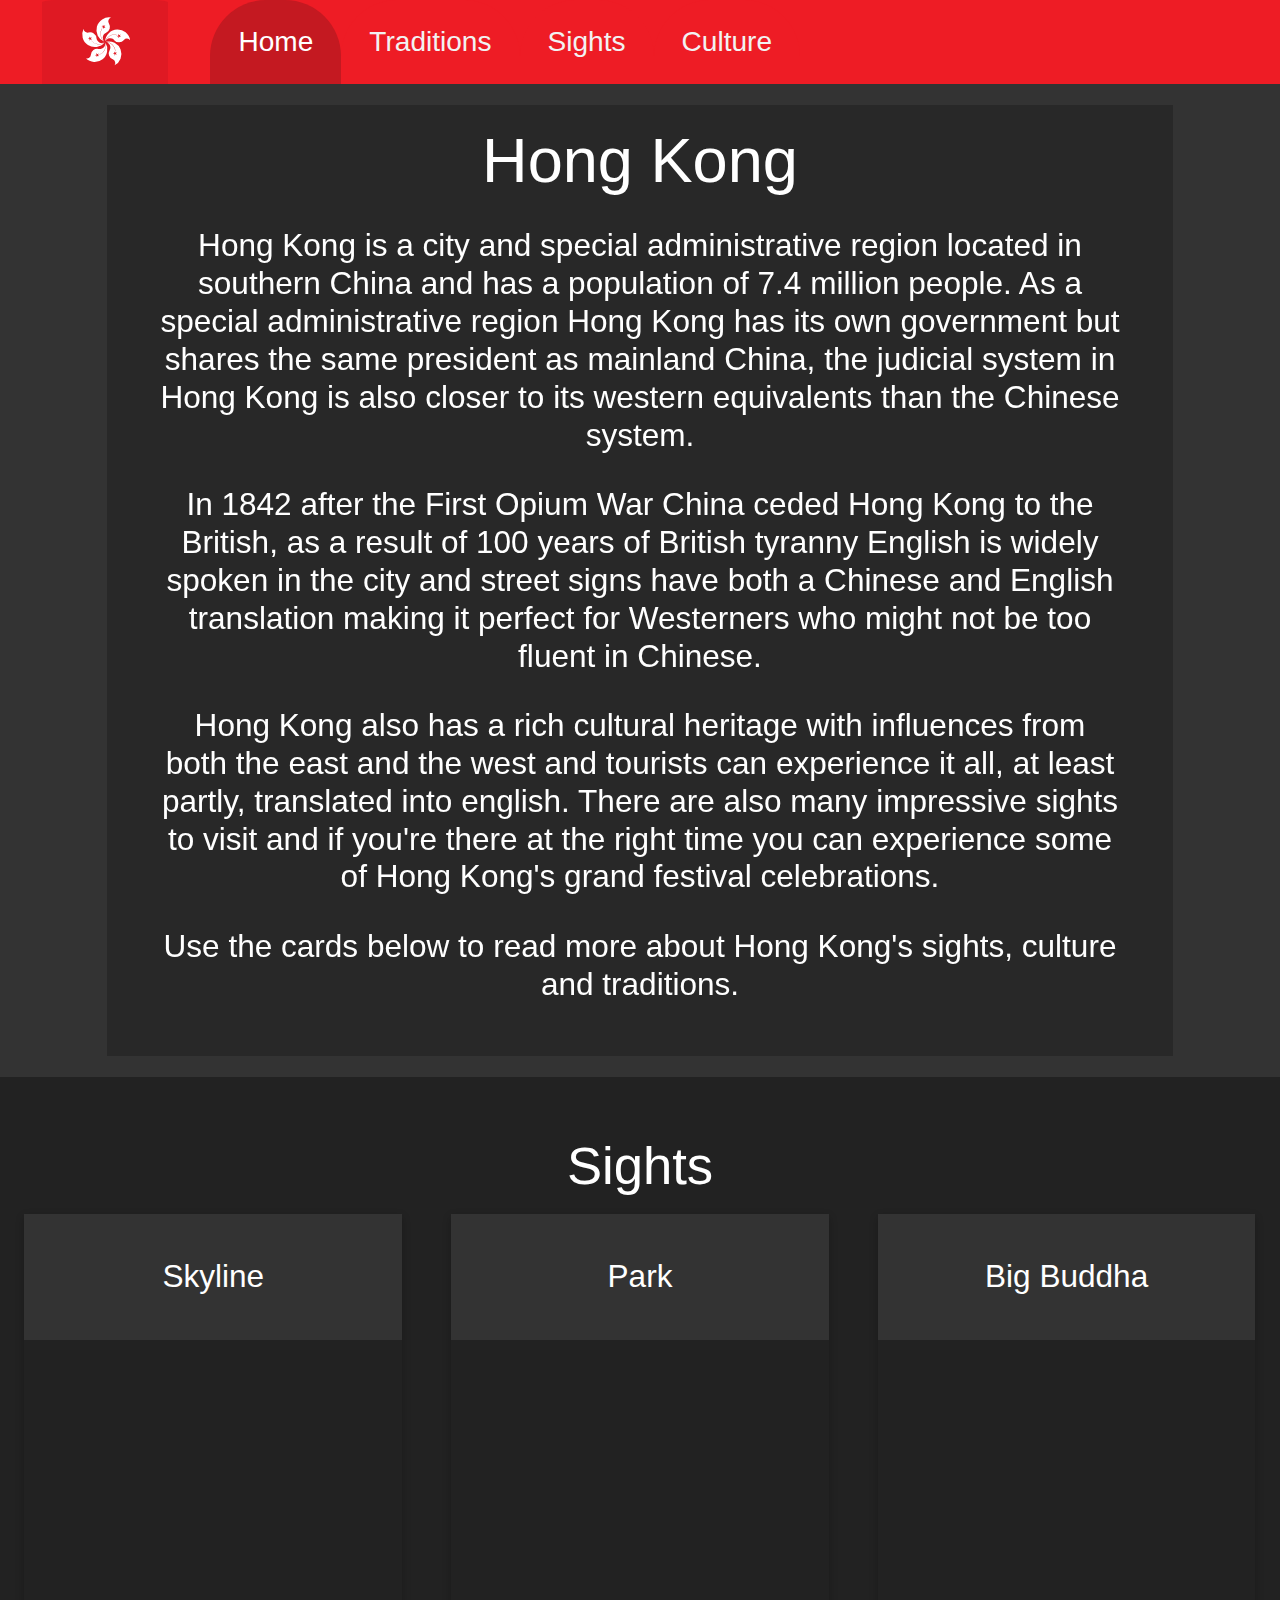
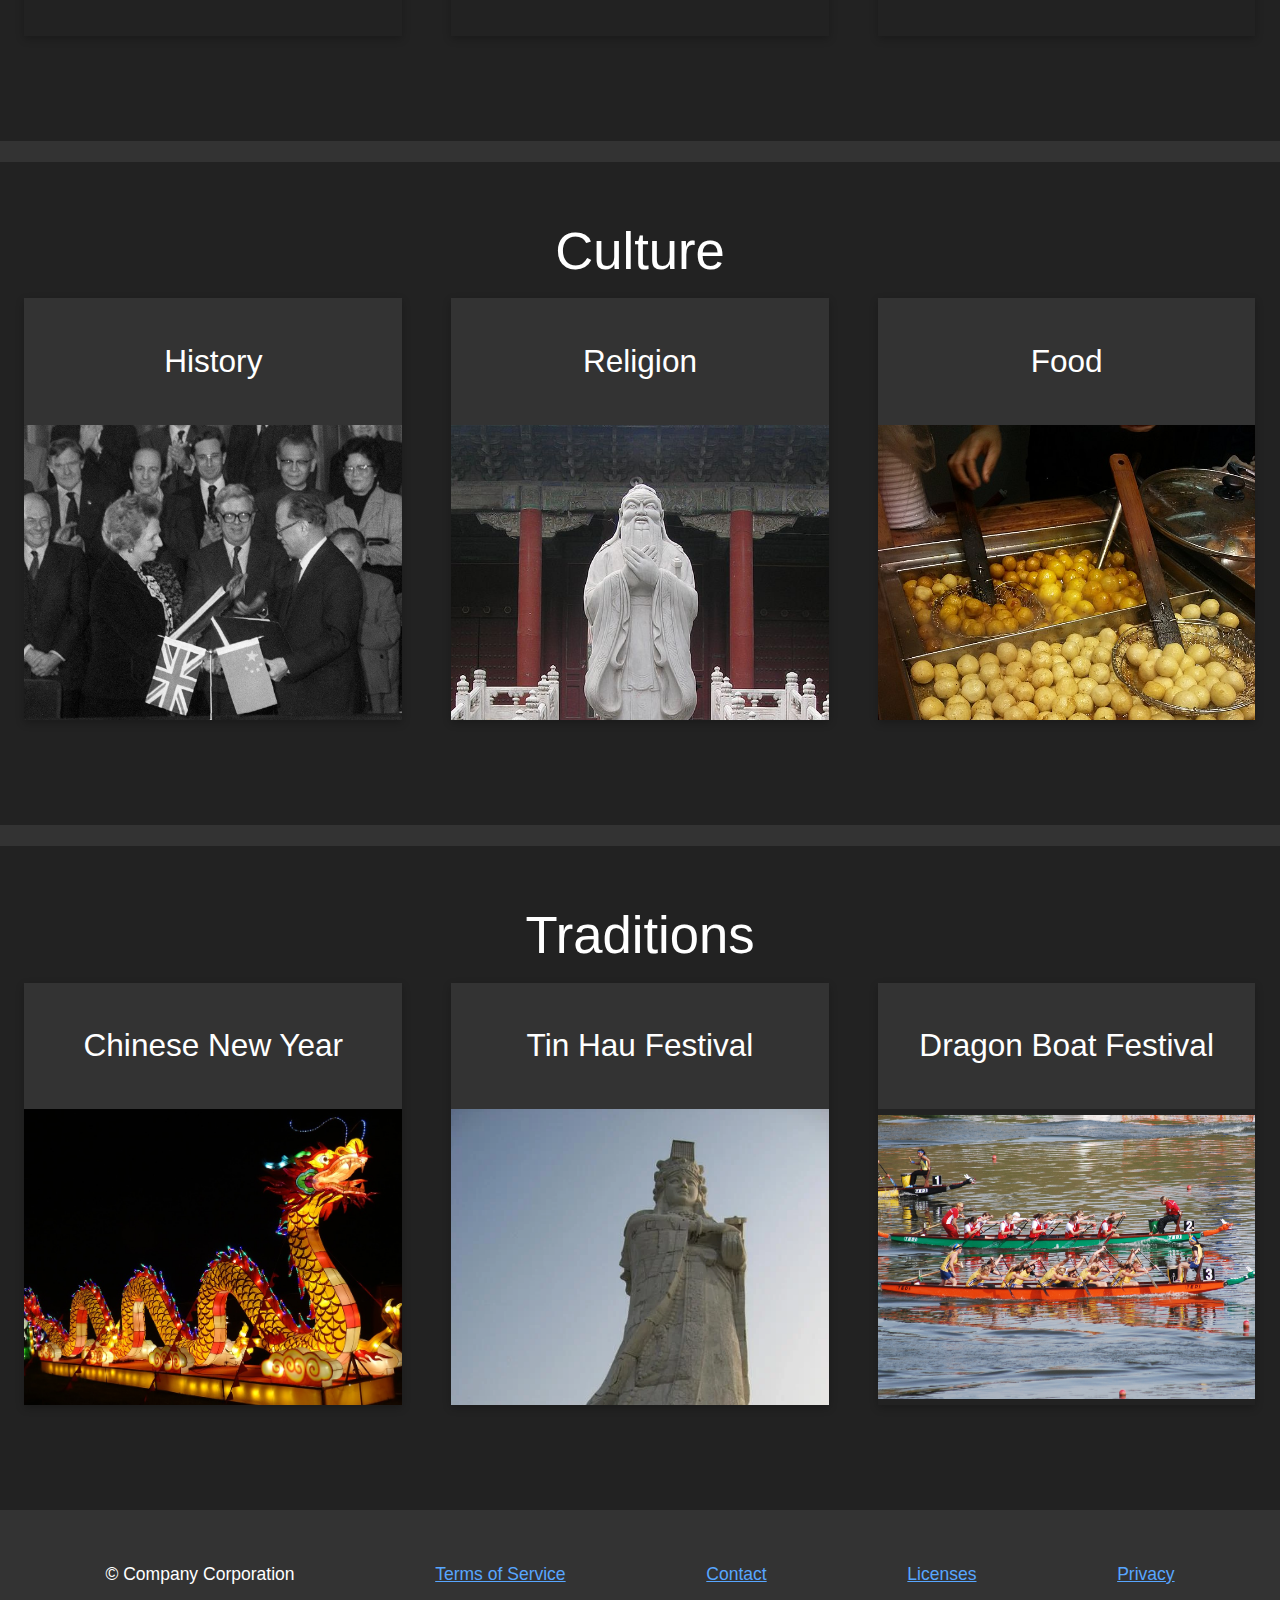
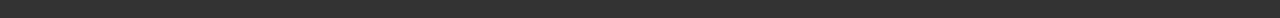
==== commit 5d62d0f6: "uppdaterade html filer som main+navbar font size" ====
--- a/index.html
+++ b/index.html
@@ -63,49 +63,43 @@
           </div>
         </div>
       </article>
-      <section class="sights-container">
-        <h2>Sights</h2>
+      <section class="card-container">
+        <h1>Sights</h1>
         <div id="sight-card-1" class="sightlink">
-          <h2>Skyline</h2>
-          <a href="./sights/#s1"></a>
+            <a href="./sights/#s1"><h2>Skyline</h2></a>
         </div>
         <div id="sight-card-2" class="sightlink">
-          <h2>Park</h2>
-          <a href="./sights/#s2"></a>
+            <a href="./sights/#s2"><h2>Park</h2></a>
         </div>
         <div id="sight-card-3" class="sightlink">
-          <h2>Big Buddha</h2>
-          <a href="./sights/#s3"></a>
+            <a href="./sights/#s3"><h2>Big Buddha</h2></a>
         </div>
       </section>
-      <section class="sights-container">
-        <h2>Culture</h2>
+      <section class="card-container">
+        <h1>Culture</h1>
         <div id="culture-card-1" class="sightlink">
-          <h2>History</h2>
-          <a href="./culture/#C1"></a>
+          <a href="./culture/#C1"><h2>History</h2></a>
         </div>
         <div id="culture-card-2" class="sightlink">
-          <h2>Religion</h2>
-          <a href="./culture/#C2"></a>
+          <a href="./culture/#C2"><h2>Religion</h2></a>
         </div>
         <div id="culture-card-3" class="sightlink">
-          <h2>Food</h2>
-          <a href="./culture/#C3"></a>
+          <a href="./culture/#C3"><h2>Food</h2></a>
         </div>
       </section>
-      <section class="sights-container">
-        <h2>Traditions</h2>
+      <section class="card-container">
+        <h1>Traditions</h1>
         <div id="trads-card-1" class="sightlink">
-          <h2>Chinese New Year</h2>
-          <a href="./traditions/#T1"></a>
+          
+          <a href="./traditions/#T1"><h2>Chinese New Year</h2></a>
         </div>
         <div id="trads-card-2" class="sightlink">
-          <h2>Tin Hau Festival</h2>
-          <a href="./traditions/#T2"></a>
+          
+          <a href="./traditions/#T2"><h2>Tin Hau Festival</h2></a>
         </div>
         <div id="trads-card-3" class="sightlink">
-          <h2>Dragon Boat Festival</h2>
-          <a href="./traditions/#T3"></a>
+          
+          <a href="./traditions/#T3"><h2>Dragon Boat Festival</h2></a>
         </div>
       </section>
     </main>
--- a/css/style.css
+++ b/css/style.css
@@ -1,80 +1,83 @@
 html {
-  font-size: calc(calc(4vh + 4vw + 2vmin) / 15);
-
-  /* Vad tycker ni om att använda vmin för huvud font-size istället för 16px. vmin gör att font-size är 2.5% av den minsta längden av viewporten. */
-
-  font-family: Arial, Helvetica, sans-serif;
-  box-sizing: border-box;
+    font-size: calc(calc(4vh + 4vw + 2vmin) / 15);
+
+    /* Vad tycker ni om att använda vmin för huvud font-size istället för 16px. vmin gör att font-size är 2.5% av den minsta längden av viewporten. */
+
+    font-family: Arial, Helvetica, sans-serif;
+    box-sizing: border-box;
 }
 
 body {
-  min-width: 200px;
-  background-color: #333;
-  --redColor: #ee1c25;
-}
-
-.Active {
-  background-color: #4caf50;
-  color: white;
-}
+    min-width: 200px;
+    background-color: #333;
+    --redColor: #ee1c25;
+}
+
+
 
 * h1 {
-  /* font-size: 15vmin; */
-  font-size: 3em;
+    /* font-size: 15vmin; */
+    font-size: 4em;
 }
 
 * h2 {
-  /* font-size: 10vmin; */
-  font-size: 3em;
+    /* font-size: 10vmin; */
+    font-size: 3em;
 }
 
 * p {
-  /* font-size: 5vmin; */
-  font-size: 1em;
-}
+    /* font-size: 5vmin; */
+    font-size: 1em;
+}
+
 
 .MainThumbnail {
-  display: flex;
-  position: relative;
-  width: 100%;
-  height: 60vh;
-  background-color: #333;
-  position: relative;
-  background-image: url(https://live.staticflickr.com/65535/51113116493_34fc3759ae_b.jpg);
-  background-repeat: no-repeat;
-  background-size: cover;
-  background-position: center;
-  justify-content: center;
-  align-items: center;
-  z-index: 5;
+    display: flex;
+    position: relative;
+    width: 100%;
+    min-height: 60vh;
+    background-color: #333;
+    background: url(https://live.staticflickr.com/65535/51113116493_34fc3759ae_b.jpg) no-repeat center;
+    /* background-image: url(https://live.staticflickr.com/65535/51113116493_34fc3759ae_b.jpg); */
+    /* 
+     background-repeat: no-repeat;
+     background-position: center; 
+    
+    */
+    background-size: cover;
+    justify-content: center;
+    align-items: center;
+    /* z-index: 5; */
 }
 
 .MainThumbnail div {
-  backdrop-filter: blur(2px);
-  background-color: rgba(0, 0, 0, 0.2);
-  padding: 2em;
-  width: 80%;
+    backdrop-filter: blur(2px);
+    background-color: rgba(0, 0, 0, 0.2);
+    padding: 1em;
+    margin: 1em;
+    width: 80%;
+    font-size: 1.5em;
 }
 
 .MainThumbnail div h2 {
-  /* font-size: 2em; */
-  line-height: 1.5em;
-  text-align: center;
-
-  /* background-color: rgba(0,0,0,0.5); */
+    /* font-size: 2em; */
+    line-height: 1.1em;
+    text-align: center;
+
+    /* background-color: rgba(0,0,0,0.5); */
 }
 
 .MainThumbnail div p {
-  text-align: center;
-  line-height: 1.5em;
-  margin-top: 1.5em;
+    text-align: center;
+    line-height: 1.2em;
+    margin-top: 1em;
 }
 
 #MainThumbnail-content {
-  backdrop-filter: initial;
-  background-color: initial;
-  padding: initial;
-  width: initial;
+    backdrop-filter: initial;
+    background-color: initial;
+    padding: initial;
+    width: initial;
 }
 
 /*  Ctrl + Shift + ´ (<- knappen åt vänster om backspace) för att folda texten
@@ -82,550 +85,600 @@
 /* #region ---------------- Header -------------- */
 
 .logo {
-  width: 100%;
-  position: relative;
-
-  height: var(--headerPadding);
-  overflow: hidden;
+    width: 100%;
+    position: relative;
+
+    height: var(--headerPadding);
+    overflow: hidden;
 }
 
 /* Add a black background color to the top navigation */
 .topnav {
-  height: 7em;
-  background-color: var(--redColor);
-  overflow: hidden;
+    font-size: 2em;
+    /* 2rem */
+    height: 6em;
+    /* 12rem */
+    z-index: 1;
+    background-color: var(--redColor);
+    overflow: hidden;
 }
 
 /* Style the links inside the navigation bar */
 .topnav a {
-  float: left;
-  display: block;
-  color: #f2f2f2;
-  text-align: center;
-  padding: 1em;
-  text-decoration: none;
-  background-color: var(--redColor);
-  font-size: 2.3em;
-  border-top-left-radius: 2em;
-  border-top-right-radius: 2em;
-  height: 100%;
-  text-transform: capitalize;
-}
+    float: left;
+    color: #f2f2f2;
+    text-align: center;
+    padding: 1em;
+    text-decoration: none;
+    background-color: var(--redColor);
+    font-size: 2em;
+    /* 4rem */
+
+    /* total height = 12rem */
+    border-top-left-radius: 2em;
+    border-top-right-radius: 2em;
+    text-transform: capitalize;
+}
+
 .topnav a.icon {
-  height: auto;
+    padding: 0;
 }
 
 /* Change the color of links on hover */
 .topnav a:hover {
-  background-color: #c41921;
-  transition: all 0.3s ease-in-out;
+    background-color: #c41921;
+    transition: all 0.3s ease-in-out;
 }
 
 /* Add an active class to highlight the current page */
 .topnav a.active {
-  background-color: #c41921;
-  color: white;
+    background-color: #c41921;
+    color: white;
+}
+
+.topnav a.icon i.fa {
+    font-size: 1.5em;
+    /* 8rem */
 }
 
 /* Hide the link that should open and close the topnav on small screens */
 .topnav .icon {
-  display: none;
+    display: none;
 }
 
 #homeBtn {
-  padding: 0;
-  padding-bottom: 0;
-  background: url(../img/Flag_of_Hong_Kong2.svg) no-repeat center;
-  background-size: contain;
-  width: 5em;
-  height: inherit;
-}
-
-/* ---------- Header slut --------------- */
+    padding: 0;
+    padding-bottom: 0;
+    background: url(../img/Flag_of_Hong_Kong2.svg) no-repeat center;
+    background-size: contain;
+    width: 7.5em;
+    height: 3em;
+    /* 20rem */
+}
+
+/* #endregion ---------- Header slut --------------- */
 
 article {
-  background-color: green;
-  /* padding: 1em; */
-  min-width: 50vw;
-  color: white;
-  font-size: 2em;
-}
-/* article > h1::after {
-  content: "Desktop css.";
-} */
-
-/* ----------- Footer ---------- */
+    /* background-color: green; */
+    /* padding: 1em; */
+    min-width: 50vw;
+    color: white;
+    font-size: 2em;
+}
+
+/* #region ----------- Footer ---------- */
 
 footer {
-  padding: 2em;
-  background-color: #333333;
-  color: white;
-  height: max-content;
-  font-size: 2rem;
+    padding: 2em;
+    background-color: #333333;
+    color: white;
+    height: max-content;
+    font-size: 2.5em;
 }
 
 footer h2 {
-  font-size: 2em;
-  font-weight: bold;
-}
-
-footer h2 {
-  font-size: 1em;
+    font-size: 2em;
+    font-weight: bold;
+}
+
+footer p {
+    font-size: 1em;
 }
 
 footer a {
-  font-size: 1em;
-  color: #58a6ff;
+    font-size: 1em;
+    color: #58a6ff;
 }
 
 footer ul {
-  display: flex;
-  justify-content: space-around;
-}
+    display: flex;
+    justify-content: space-around;
+}
+
+/* #endregion -------- Footer Slut ------- */
+
+
+
+/* #region -------------Sights Section-----------*/
+
+.card-container {
+    display: flex;
+    flex-direction: row;
+    flex-wrap: wrap;
+    justify-content: space-around;
+    align-items: center;
+    padding: 1em;
+    background-color: #222;
+    min-height: 30vh;
+    padding-bottom: 10em;
+    gap: 2em;
+    font-size: 1.5em;
+    margin-bottom: 2em;
+}
+
+.card-container h1 {
+    color: white;
+    font-size: 5em;
+    text-align: center;
+    margin-top: 1em;
+    flex: 0 0 100%;
+}
+
+.sightlink {
+    box-shadow: rgba(0, 0, 0, 0.24) 0px 3px 8px;
+    display: block;
+    flex-basis: 30%;
+    height: 100%;
+    transform: scale(1);
+    transition: transform 0.2s ease-out;
+}
+
+.sightlink a {
+    display: block;
+    width: 100%;
+    height: 100%;
+    position: relative;
+    background-repeat: no-repeat;
+    background-size: cover;
+    background-position: center;
+    min-height: calc(calc(20vh + 20vw + 50vmin) / 3);
+    margin-top: 12em;
+}
+
+
+.sightlink:hover {
+    transform: scale(1.08);
+    transition: transform 0.2s ease-in-out;
+}
+
+.sightlink a h2 {
+    position: absolute;
+    top: -4em;
+    width: 100%;
+    color: white;
+    text-align: center;
+    padding: 1.5em 0;
+    display: block;
+    background-color: #333;
+}
+
+#sight-card-1 a {
+    background-image: url(https://www.planetware.com/wpimages/2018/10/hong-kong-attractions-victoria-peak-view-over-harbor.jpg);
+    background-size: cover;
+}
+
+#sight-card-2 a {
+    background-image: url(https://www.planetware.com/wpimages/2018/10/hong-kong-attractions-hong-kong-park-pond.jpg);
+    background-size: cover;
+    background-position: right center;
+}
+
+#sight-card-3 a {
+    background-image: url(https://www.planetware.com/wpimages/2018/10/hong-kong-attractions-big-buddha-and-forest.jpg);
+    background-size: cover;
+    background-position: 70%;
+
+    background-origin: content-box;
+}
+
+#s1 {
+    background-color: aquamarine;
+}
+
+#s2 {
+    background-color: blueviolet;
+}
+
+#s3 {
+    background-color: cadetblue;
+}
+
 
 /* #endregion */
 
-/* #region -------------Sights Section-----------*/
-.sights-container {
-  display: flex;
-  flex-direction: row;
-  flex-wrap: wrap;
-  justify-content: space-around;
-  align-items: center;
-  padding: 1em;
-  background-color: #222;
-  height: max-content;
-  padding-bottom: 10em;
-  gap: 2em;
-}
-
-.sights-container h2 {
-  color: white;
-  text-align: center;
-  flex: 0 0 100%;
-}
-
-.sightlink {
-  box-shadow: rgba(0, 0, 0, 0.24) 0px 3px 8px;
-  display: block;
-  flex-basis: 30%;
-  height: 100%;
-  transform: scale(1);
-  transition: transform 0.2s ease-out;
-}
-
-.sightlink a {
-  display: block;
-  width: 100%;
-  height: 100%;
-  position: relative;
-  background-repeat: no-repeat;
-  background-size: cover;
-  background-position: center;
-  min-height: calc(calc(20vh + 20vw + 50vmin) / 3);
-}
-
-.sightlink:hover {
-  transform: scale(1.08);
-  transition: transform 0.2s ease-in-out;
-}
-
-.sightlink h2 {
-  color: white;
-  text-align: center;
-  padding: 1.5em;
-  display: block;
-  background-color: #333;
-}
-
-#sight-card-1 a {
-  background-image: url(https://www.planetware.com/wpimages/2018/10/hong-kong-attractions-victoria-peak-view-over-harbor.jpg);
-  background-size: cover;
-}
-
-#sight-card-2 a {
-  background-image: url(https://www.planetware.com/wpimages/2018/10/hong-kong-attractions-hong-kong-park-pond.jpg);
-  background-size: cover;
-  background-position: right center;
-}
-
-#sight-card-3 a {
-  background-image: url(https://www.planetware.com/wpimages/2018/10/hong-kong-attractions-big-buddha-and-forest.jpg);
-  background-size: cover;
-  background-position: 70%;
-
-  background-origin: content-box;
-}
-
-#s1 {
-  background-color: aquamarine;
-}
-
-#s2 {
-  background-color: blueviolet;
-}
-
-#s3 {
-  background-color: cadetblue;
-}
-
-/* @media screen and (max-width: 800px) { */
-/* .sights-container {
-    flex-direction: row; */
-/* flex-wrap: nowrap; */
-
-/* html {
-    font-size: 0.7rem;
-  } */
-/* header {
+/* #region --------- Traditions sektion Start --------------------- */
+
+#trads-card-1 a {
+    background-image: url(../traditions/img/dragon.jpg);
+    background-size: cover;
+    background-position: 0 10%;
+}
+
+#trads-card-2 a {
+    background-image: url(../traditions/img/big-tin-hau.webp);
+    background-size: cover;
+    background-position: right top;
+}
+
+#trads-card-3 a {
+    background-image: url(../traditions/img/boat_publicdomain.jpg);
+    background-size: 120%;
+    /* background-position: 70%; */
+
+    background-origin: content-box;
+}
+
+.trads-body {
+    /* background-color: white; */
+    background-color: #222;
     margin: 0;
-  }
-  #btnContainer {
-    display: none;
-  }
-  .sightlink {
-    flex-basis: 90%;
-    height: 90%;
-  }
-} */
-/* #endregion */
-
-/* ---------------- Traditions sektion Start --------------------- */
-
-#trads-card-1 a {
-  background-image: url(../traditions/img/dragon.jpg);
-  background-size: cover;
-  background-position: 0 10%;
-}
-#trads-card-2 a {
-  background-image: url(../traditions/img/big-tin-hau.webp);
-  background-size: cover;
-  background-position: right top;
-}
-
-#trads-card-3 a {
-  background-image: url(../traditions/img/boat_publicdomain.jpg);
-  background-size: 120%;
-  /* background-position: 70%; */
-
-  background-origin: content-box;
-}
-
-.trads-body {
-  /* background-color: white; */
-  background-color: #222;
-  margin: 0;
 }
 
 .trads-main {
-  padding-bottom: 10em;
+    padding-bottom: 10em;
 }
 
 .trads-h2 {
-  font-weight: bold;
-  font-size: 2.5em;
-  margin: 1em 0;
+    font-weight: bold;
+    font-size: 2.5em;
+    margin: 1em 0;
 }
 
 .trads-p {
-  font-size: 1.5em;
-  margin: 1em 0;
-  line-height: 1.3em;
+    font-size: 1.5em;
+    margin: 1em 0;
+    line-height: 1.3em;
 }
 
 .trads-main {
-  margin-left: 1%;
+    margin-left: 1%;
 }
 
 .trads-article {
-  background-color: #222;
-  color: white;
-  /* width: 90%; */
-  margin-top: 5em;
-}
+    background-color: #222;
+    color: white;
+    /* width: 90%; */
+    margin-top: 5em;
+}
+
 .trads-top {
-  display: flex;
-  width: 100%;
-  height: 40vh;
-  /* flex-direction: column; */
-  justify-content: center;
-  align-items: center;
-  background-image: url(../traditions/img/dragon.jpg);
-  background-size: cover;
-  background-position: center 25%;
-  /* padding-bottom: 20rem; */
+    display: flex;
+    width: 100%;
+    height: 40vh;
+    /* flex-direction: column; */
+    justify-content: center;
+    align-items: center;
+    background-image: url(../traditions/img/dragon.jpg);
+    background-size: cover;
+    background-position: center 25%;
+    /* padding-bottom: 20rem; */
 }
 
 .trads-top div {
-  display: block;
-  /* display: flex;
+    display: block;
+    /* display: flex;
   flex-direction: column;*/
-  backdrop-filter: blur(2px);
-  background-color: rgba(255, 255, 255, 0.5);
-  width: 100%;
+    backdrop-filter: blur(2px);
+    background-color: rgba(255, 255, 255, 0.5);
+    width: 100%;
 }
 
 .trads-title {
-  font-weight: bold;
-  margin: 0 auto;
+    font-weight: bold;
+    margin: 0 auto;
 }
 
 .trads-article div {
-  display: flex;
-  justify-content: space-between;
-  align-items: center;
+    display: flex;
+    justify-content: space-between;
+    align-items: center;
 }
 
 .trads-article div div {
-  display: block;
+    display: block;
 }
 
 .trads-new-year figure img {
-  width: 100%;
+    width: 100%;
 }
 
 .trads-article figure {
-  width: 10%;
-  font-size: 1em;
-
-  margin: 1em 2em;
-
-  min-width: 250px;
-  background-color: #333; /* #f8f9fa; */
-  padding: 1em;
-  text-align: center;
-  /* border: #c8ccd1 solid 1px; */
-  border: #444 solid 1px;
+    width: 10%;
+    font-size: 1em;
+
+    margin: 1em 2em;
+
+    min-width: 250px;
+    background-color: #333;
+    /* #f8f9fa; */
+    padding: 1em;
+    text-align: center;
+    /* border: #c8ccd1 solid 1px; */
+    border: #444 solid 1px;
 }
 
 .trads-article figure a {
-  color: #58a6ff;
+    color: #58a6ff;
 }
 
 .trads-reference {
-  font-size: 0.6em;
-  margin: 0.3em;
+    font-size: 0.6em;
+    margin: 0.3em;
 }
 
 .trads-tin-hau figure {
-  width: 5%;
-  min-width: 200px !important;
+    width: 5%;
+    min-width: 200px !important;
 }
 
 .trads-tin-hau figure img {
-  width: 100%;
+    width: 100%;
 }
 
 .trads-boat figure {
-  width: 30%;
-  margin-top: 2em;
+    width: 30%;
+    margin-top: 2em;
 }
 
 .trads-boat figure img {
-  width: 100%;
+    width: 100%;
 }
 
 @media (max-width: 600px) {
-  .trads-article div {
-    flex-direction: column-reverse;
-  }
-}
-
-/* ---------------- Traditions sektion Slut --------------------- */
-
-.scroll-to-topbtn {
-  position: fixed;
-  bottom: 1em;
-  right: 1em;
-  --scrollbtn-size: 5em;
-  width: var(--scrollbtn-size);
-  height: var(--scrollbtn-size);
-  background-color: #333;
-  color: white;
-
-  padding: 0.1vmin;
-  cursor: pointer;
-}
-
+    .trads-article div {
+        flex-direction: column-reverse;
+    }
+}
+
+/* #endregion ------- Traditions sektion Slut --------------------- */
 /* #region /Sights/ */
 .SightSection {
-  background-color: #222;
+    background-color: #222;
 }
 
 .SightSection > article > figure {
-  box-shadow: rgba(0, 0, 0, 0.24) 0px 3px 8px;
-}
+    box-shadow: rgba(0, 0, 0, 0.24) 0px 3px 8px;
+    display: flex;
+    flex-direction: column;
+    justify-content: space-between;
+}
+
 .SightSection article {
-  background-color: #292929;
-  padding: 1em;
-  min-width: 50vw;
-  color: white;
-  font-size: 2.5rem;
-  display: flex;
-  gap: 2em;
-  flex-direction: row;
-}
+    background-color: #292929;
+    padding: 1em;
+    min-width: 50vw;
+    color: white;
+    font-size: 3em;
+    display: flex;
+    gap: 2em;
+    flex-direction: row;
+}
+
 .SightSection:nth-of-type(even) article {
-  flex-direction: row-reverse;
+    flex-direction: row-reverse;
+}
+
+.SightSection article div h1 {
+    color: white;
+    flex: 0 0 100%;
+    font-size: 2em;
+    line-height: normal;
+    margin-bottom: 0.5em;
 }
 
 .SightSection article div h2 {
-  color: white;
-  flex: 0 0 100%;
-  font-size: 2em;
-  line-height: normal;
-  margin-bottom: 0.5em;
-}
-.SightSection article div h3 {
-  color: white;
-  flex: 0 0 100%;
-  font-size: 1.1em;
-  line-height: normal;
-  margin-bottom: 1em;
+    color: white;
+    flex: 0 0 100%;
+    font-size: 1.1em;
+    line-height: normal;
+    margin-bottom: 1em;
 }
 
 .SightSection article div p {
-  margin-bottom: 1em;
-  line-height: normal;
-}
+    margin-bottom: 1em;
+    line-height: normal;
+}
+
 
 .SightSection article figure img {
-  width: 100%;
-}
-.SightSection article figure,
-.SightSection article div {
-  width: 50%;
-  height: fit-content;
-}
-.SightSection figcaption > span,
-.SightSection figcaption > span > a {
-  color: #666;
-}
+    min-height: 200px;
+    width: 100%;
+    object-fit: cover;
+    flex: 1;
+
+}
+
+.SightSection article figure, .SightSection article div {
+    width: 50%;
+}
+
+.SightSection figcaption > span, .SightSection figcaption > span > a {
+
+
+    color: #666;
+}
+
 .SightSection article figure figcaption {
-  /* text-align: center; */
-  font-size: 0.8em;
-  padding: 1em 1em;
-}
+    font-size: 0.8em;
+    padding: 1em 1em;
+}
+
 
 /* #endregion */
 
-/* ---------------- Culture sektion start --------------------- */
+
+
+
+/* #region ---------- Culture sektion start --------------------- */
 
 #culture-card-1 a {
-  background-image: url(../img/hongkongbritain.webp);
-  background-size: cover;
-  background-position: center 80%;
+    background-image: url(../img/hongkongbritain.webp);
+    background-size: cover;
+    background-position: center 80%;
 }
 
 #culture-card-2 a {
-  background-image: url(../img/Confucius_Statue_at_the_Confucius_Temple.jpg);
-  background-size: cover;
-  background-position: center 0em;
+    background-image: url(../img/Confucius_Statue_at_the_Confucius_Temple.jpg);
+    background-size: cover;
+    background-position: center 0em;
 }
 
 #culture-card-3 a {
-  background-image: url(../img/Fishball.jpg);
-  background-size: cover;
-  background-position: center 1%;
-}
-
-/* ---------------- culture sektion Slut --------------------- */
+    background-image: url(../img/Fishball.jpg);
+    background-size: cover;
+    background-position: center 1%;
+}
+
+
+
+/* #endregion ---------- culture sektion Slut --------------------- */
+
 
 /* W3: https://www.w3schools.com/howto/howto_js_topnav_responsive.asp */
 /* When the screen is less than 600 pixels wide, hide all links, except for the first one ("Home"). Show the link that contains should open and close the topnav (.icon) */
 /* The "responsive" class is added to the topnav with JavaScript when the user clicks on the icon. This class makes the topnav look good on small screens (display the links vertically instead of horizontally) */
 @media screen and (max-width: 500px) {
-  #cssIdentifier::after {
-    content: "mobile css.";
-  }
-  .topnav a:not(:first-child) {
-    display: none;
-  }
-
-  .topnav a.icon {
-    float: right;
-    display: block;
-    background-color: #333;
-    z-index: 2;
-    height: 100%;
-  }
-  .topnav {
-    font-size: 2em;
-  }
-  .topnav.responsive {
-    position: relative;
-    height: 100%;
-  }
-
-  .topnav.responsive a.icon {
-    height: 1.03em;
-    position: absolute;
-    right: 0;
-    top: 0;
-  }
-
-  .topnav.responsive a {
-    float: none;
-    display: block;
-    text-align: left;
-    color: white;
-    background-color: #333;
-  }
-  .topnav.responsive a.active {
-    background-color: #555;
-  }
-  .topnav a {
-    z-index: 1;
-    border-radius: 0;
-  }
-  .topnav a:hover {
-    background-color: #555;
-    color: white;
-
-    transition: all 0.2s ease-in-out;
-  }
-
-  .topnav.responsive #homeBtn {
-    float: none;
-    height: 3em;
-    margin: 0;
-  }
-
-  .sightlink {
-    flex-basis: 85%;
-  }
-
-  .sights-container {
-    gap: 5em;
-  }
-  .MainThumbnail {
-    height: 40vh;
-  }
-}
+
+    #cssIdentifier::after {
+
+        content: "mobile css.";
+
+    }
+
+    /* #region -------- NavBar Responsiv --------- */
+    .topnav a:not(:first-child) {
+        display: none;
+    }
+
+
+    .topnav.responsive {
+        position: sticky;
+        height: 100%;
+        margin-bottom: calc(-4*3em - 3px - 4*2px);
+        border-bottom: var(--redColor) solid 3px;
+    }
+
+
+    .topnav.responsive a {
+        float: none;
+        display: block;
+        text-align: left;
+        color: white;
+        background-color: #333;
+    }
+
+    .topnav.responsive a:not(:first-child) {
+        border: #111 solid 1px;
+    }
+
+    .topnav.responsive a.icon {
+        position: absolute;
+        right: 0;
+        top: 0;
+        border: 0
+    }
+
+    .topnav.responsive a.active {
+        background-color: #555;
+    }
+
+    .topnav a {
+        z-index: 1;
+        border-radius: 0;
+    }
+
+    .topnav a.icon {
+        float: right;
+        display: flex;
+        background-color: #555;
+        z-index: 2;
+        height: 3em;
+        width: 3em;
+        justify-content: center;
+        flex-direction: column;
+        text-align: center;
+    }
+
+    .topnav a:hover {
+        background-color: #555;
+        color: white;
+
+        transition: all 0.2s ease-in-out;
+    }
+
+    .topnav.responsive #homeBtn {
+        float: none;
+        height: 3em;
+        margin: 0;
+    }
+
+    /* #endregion -------- NavBar Responsiv Slut --------- */
+
+    .sightlink {
+        flex-basis: 85%;
+
+    }
+    
+    .SightSection article figure, .SightSection article div {
+        width: 100%;
+    }
+    
+    .SightSection article {
+        font-size: 3em;
+    
+        flex-direction: column;
+    }
+    
+    .SightSection:nth-of-type(even) article {
+        flex-direction: column;
+    }
+    .card-container {
+        gap: 5em;
+    }
+    .trads-article {
+        font-size: 2.5em;
+
+    }
+    
+    footer li {
+        display: block;
+        flex: 1 1 40%;
+        padding: 0.8em;
+        font-size: 1.4em;
+    }
+    footer ul li:first-child {
+        flex: 1 1 100%;
+    }
+    footer ul {
+        flex-wrap: wrap;
+    }
+    
+}
+
 
 @media screen and (max-width: 500px) {
-  .SightSection article figure,
-  .SightSection article div {
-    width: 100%;
-  }
-  .SightSection article {
-    font-size: 3em;
-
-    flex-direction: column;
-  }
-  .SightSection:nth-of-type(even) article {
-    flex-direction: column;
-  }
-
-  #sight-card-3 a {
-    background-position: center 10%;
-  }
-
-  #culture-card-1 a {
-    background-position: center 50%;
-  }
-
-  #culture-card-3 a {
-    background-position: center 30%;
-  }
-}
+
+
+    #sight-card-3 a {
+        background-position: center 10%;
+    }
+
+    #culture-card-1 a {
+        background-position: center 50%;
+    }
+
+    #culture-card-3 a {
+        background-position: center 30%;
+    }
+
+}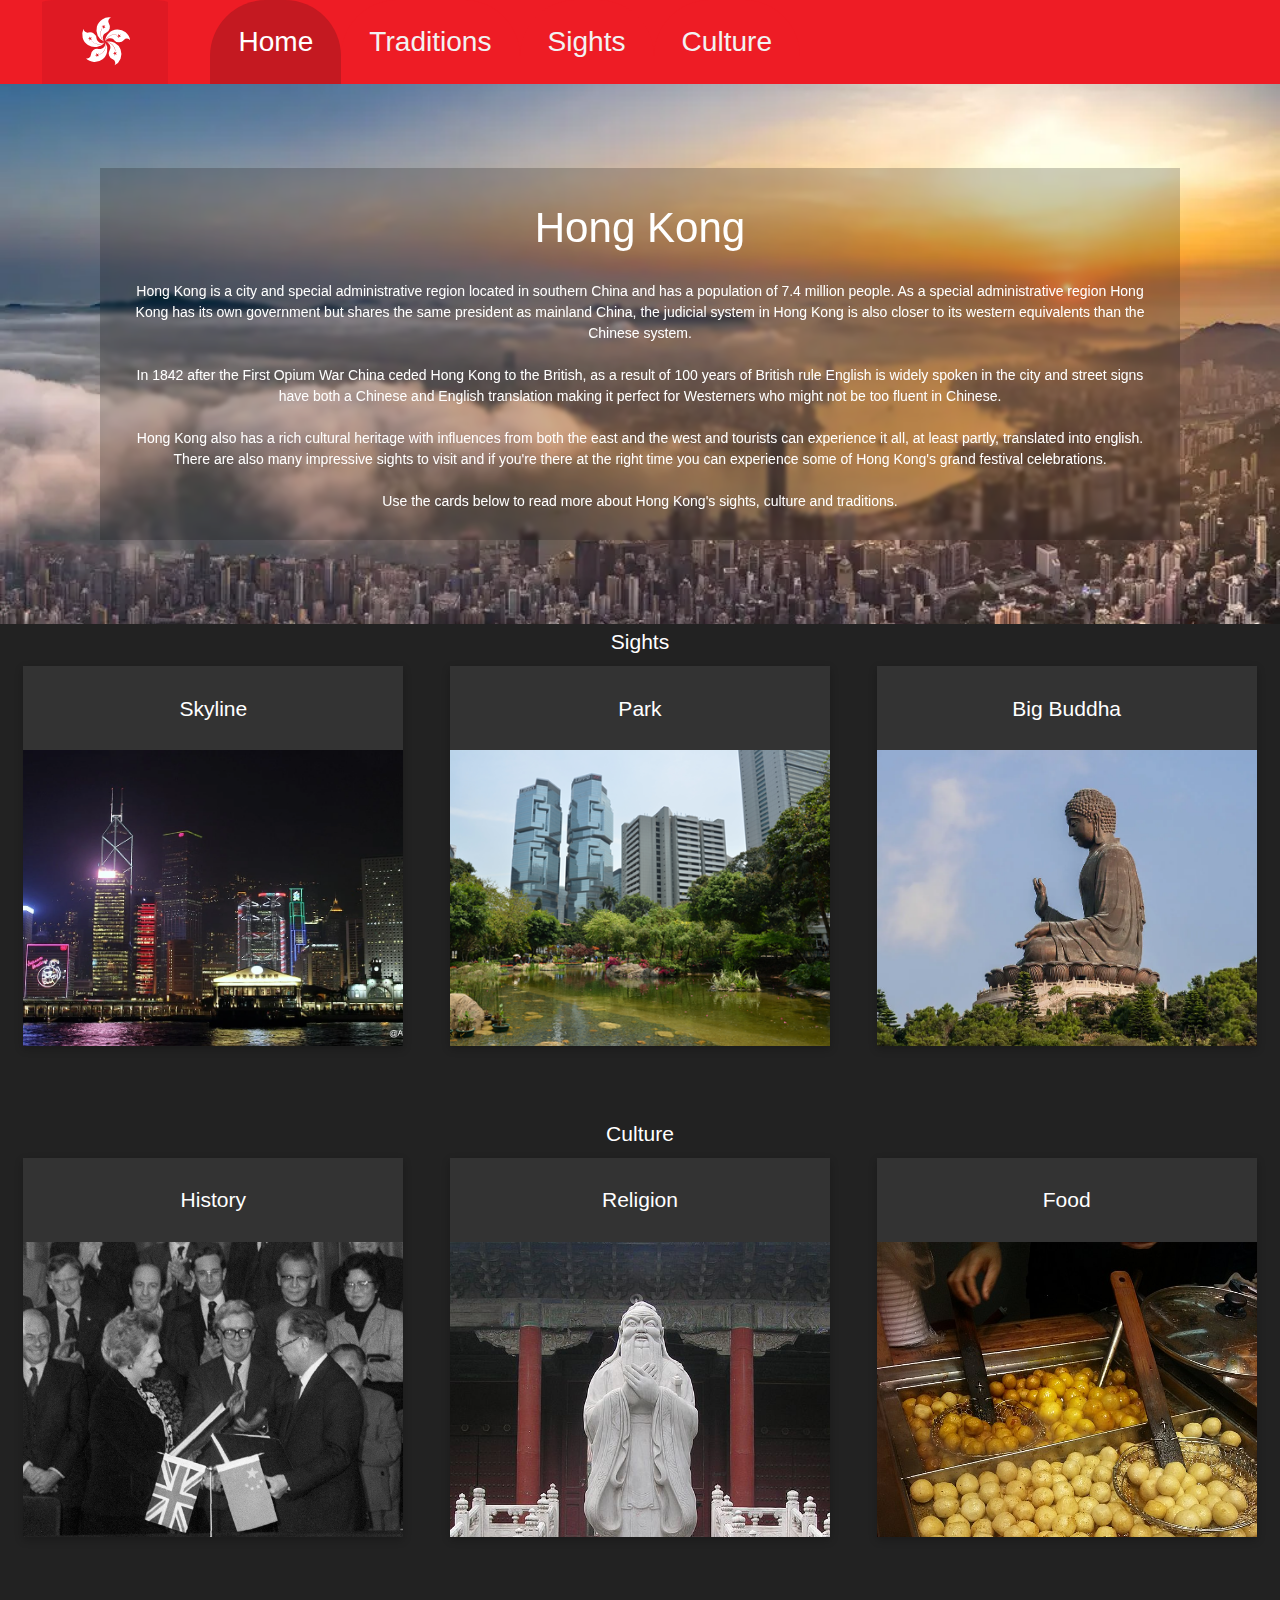
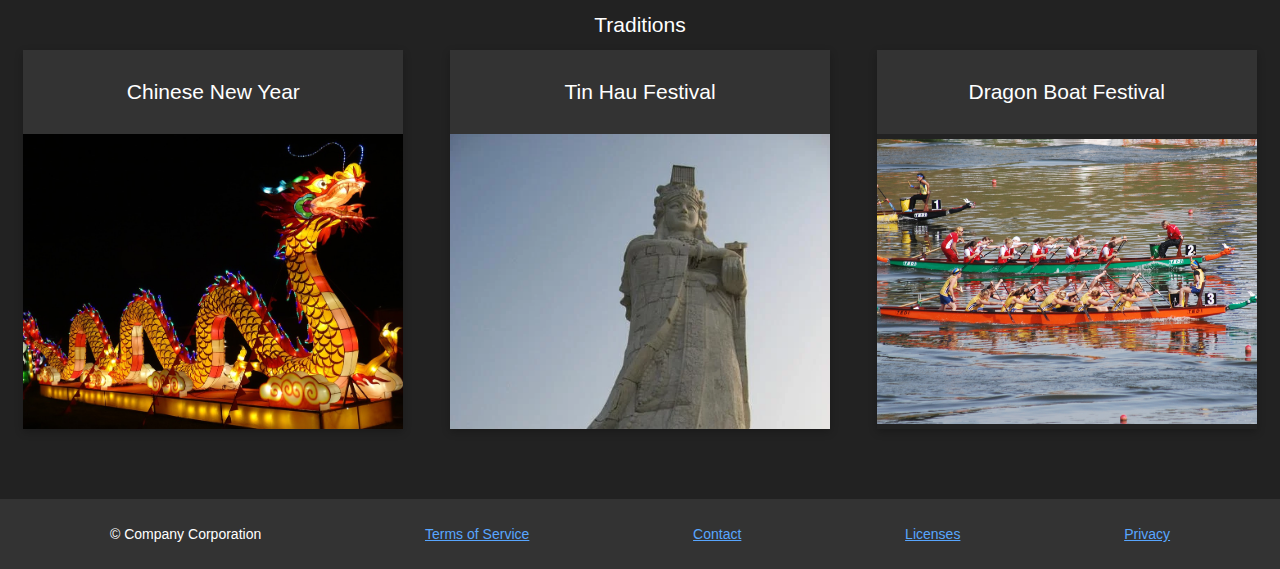
==== commit d67d3f95: "stavfel" ====
--- a/index.html
+++ b/index.html
@@ -42,7 +42,7 @@
               </p>
               <p>
                 In 1842 after the First Opium War China ceded Hong Kong to the
-                British, as a result of 100 years of British tyranny English is
+                British, as a result of 100 years of British rule English is
                 widely spoken in the city and street signs have both a Chinese
                 and English translation making it perfect for Westerners who
                 might not be too fluent in Chinese.
@@ -63,43 +63,49 @@
           </div>
         </div>
       </article>
-      <section class="card-container">
-        <h1>Sights</h1>
+      <section class="sights-container">
+        <h2>Sights</h2>
         <div id="sight-card-1" class="sightlink">
-            <a href="./sights/#s1"><h2>Skyline</h2></a>
+          <h2>Skyline</h2>
+          <a href="./sights/#s1"></a>
         </div>
         <div id="sight-card-2" class="sightlink">
-            <a href="./sights/#s2"><h2>Park</h2></a>
+          <h2>Park</h2>
+          <a href="./sights/#s2"></a>
         </div>
         <div id="sight-card-3" class="sightlink">
-            <a href="./sights/#s3"><h2>Big Buddha</h2></a>
+          <h2>Big Buddha</h2>
+          <a href="./sights/#s3"></a>
         </div>
       </section>
-      <section class="card-container">
-        <h1>Culture</h1>
+      <section class="sights-container">
+        <h2>Culture</h2>
         <div id="culture-card-1" class="sightlink">
-          <a href="./culture/#C1"><h2>History</h2></a>
+          <h2>History</h2>
+          <a href="./culture/#C1"></a>
         </div>
         <div id="culture-card-2" class="sightlink">
-          <a href="./culture/#C2"><h2>Religion</h2></a>
+          <h2>Religion</h2>
+          <a href="./culture/#C2"></a>
         </div>
         <div id="culture-card-3" class="sightlink">
-          <a href="./culture/#C3"><h2>Food</h2></a>
+          <h2>Food</h2>
+          <a href="./culture/#C3"></a>
         </div>
       </section>
-      <section class="card-container">
-        <h1>Traditions</h1>
+      <section class="sights-container">
+        <h2>Traditions</h2>
         <div id="trads-card-1" class="sightlink">
-          
-          <a href="./traditions/#T1"><h2>Chinese New Year</h2></a>
+          <h2>Chinese New Year</h2>
+          <a href="./traditions/#T1"></a>
         </div>
         <div id="trads-card-2" class="sightlink">
-          
-          <a href="./traditions/#T2"><h2>Tin Hau Festival</h2></a>
+          <h2>Tin Hau Festival</h2>
+          <a href="./traditions/#T2"></a>
         </div>
         <div id="trads-card-3" class="sightlink">
-          
-          <a href="./traditions/#T3"><h2>Dragon Boat Festival</h2></a>
+          <h2>Dragon Boat Festival</h2>
+          <a href="./traditions/#T3"></a>
         </div>
       </section>
     </main>
--- a/css/style.css
+++ b/css/style.css
@@ -1,684 +1,638 @@
 html {
-    font-size: calc(calc(4vh + 4vw + 2vmin) / 15);
-
-    /* Vad tycker ni om att använda vmin för huvud font-size istället för 16px. vmin gör att font-size är 2.5% av den minsta längden av viewporten. */
-
-    font-family: Arial, Helvetica, sans-serif;
-    box-sizing: border-box;
+  font-size: calc(calc(4vh + 4vw + 2vmin) / 15);
+
+  /* Vad tycker ni om att använda vmin för huvud font-size istället för 16px. vmin gör att font-size är 2.5% av den minsta längden av viewporten. */
+
+  font-family: Arial, Helvetica, sans-serif;
+  box-sizing: border-box;
 }
 
 body {
-    min-width: 200px;
-    background-color: #333;
-    --redColor: #ee1c25;
-}
-
-
+  min-width: 200px;
+  background-color: #333;
+  --redColor: #ee1c25;
+}
+
+.Active {
+  background-color: #4caf50;
+  color: white;
+}
 
 * h1 {
-    /* font-size: 15vmin; */
-    font-size: 4em;
+  /* font-size: 15vmin; */
+  font-size: 3em;
 }
 
 * h2 {
-    /* font-size: 10vmin; */
-    font-size: 3em;
+  /* font-size: 10vmin; */
+  font-size: 3em;
 }
 
 * p {
-    /* font-size: 5vmin; */
-    font-size: 1em;
-}
-
+  /* font-size: 5vmin; */
+  font-size: 1em;
+}
 
 .MainThumbnail {
-    display: flex;
-    position: relative;
-    width: 100%;
-    min-height: 60vh;
-    background-color: #333;
-    background: url(https://live.staticflickr.com/65535/51113116493_34fc3759ae_b.jpg) no-repeat center;
-    /* background-image: url(https://live.staticflickr.com/65535/51113116493_34fc3759ae_b.jpg); */
-    /* 
-     background-repeat: no-repeat;
-     background-position: center; 
-    
-    */
-    background-size: cover;
-    justify-content: center;
-    align-items: center;
-    /* z-index: 5; */
+  display: flex;
+  position: relative;
+  width: 100%;
+  height: 60vh;
+  background-color: #333;
+  background-image: url(../img/main_Thumbnail.webp);
+  background-repeat: no-repeat;
+  background-size: cover;
+  background-position: center;
+  justify-content: center;
+  align-items: center;
 }
 
 .MainThumbnail div {
-    backdrop-filter: blur(2px);
-    background-color: rgba(0, 0, 0, 0.2);
-    padding: 1em;
-    margin: 1em;
-    width: 80%;
-    font-size: 1.5em;
+  backdrop-filter: blur(2px);
+  background-color: rgba(0, 0, 0, 0.2);
+  padding: 2em;
+  width: 80%;
 }
 
 .MainThumbnail div h2 {
-    /* font-size: 2em; */
-    line-height: 1.1em;
-    text-align: center;
-
-    /* background-color: rgba(0,0,0,0.5); */
+  /* font-size: 2em; */
+  line-height: 1.5em;
+  text-align: center;
+
+  /* background-color: rgba(0,0,0,0.5); */
 }
 
 .MainThumbnail div p {
-    text-align: center;
-    line-height: 1.2em;
-    margin-top: 1em;
+  text-align: center;
+  line-height: 1.5em;
+  margin-top: 1.5em;
 }
 
 #MainThumbnail-content {
-    backdrop-filter: initial;
-    background-color: initial;
-    padding: initial;
-    width: initial;
+  backdrop-filter: initial;
+  background-color: initial;
+  padding: initial;
+  width: initial;
 }
 
 /*  Ctrl + Shift + ´ (<- knappen åt vänster om backspace) för att folda texten
     Ctrl + Shift + Å för att unfolda texten */
 /* #region ---------------- Header -------------- */
 
-.logo {
-    width: 100%;
-    position: relative;
-
-    height: var(--headerPadding);
-    overflow: hidden;
-}
 
 /* Add a black background color to the top navigation */
 .topnav {
-    font-size: 2em;
-    /* 2rem */
-    height: 6em;
-    /* 12rem */
-    z-index: 1;
-    background-color: var(--redColor);
-    overflow: hidden;
+  font-size: 2em;
+  height: 6em;
+  z-index: 1;
+  background-color: var(--redColor);
+  overflow: hidden;
 }
 
 /* Style the links inside the navigation bar */
 .topnav a {
-    float: left;
-    color: #f2f2f2;
-    text-align: center;
-    padding: 1em;
-    text-decoration: none;
-    background-color: var(--redColor);
-    font-size: 2em;
-    /* 4rem */
-
-    /* total height = 12rem */
-    border-top-left-radius: 2em;
-    border-top-right-radius: 2em;
-    text-transform: capitalize;
-}
-
+  float: left;
+  color: #f2f2f2;
+  text-align: center;
+  padding: 1em;
+  text-decoration: none;
+  background-color: var(--redColor);
+  font-size: 2em;
+
+  border-top-left-radius: 2em;
+  border-top-right-radius: 2em;
+  text-transform: capitalize;
+}
 .topnav a.icon {
-    padding: 0;
-}
-
+  padding: 0;
+}
 /* Change the color of links on hover */
 .topnav a:hover {
-    background-color: #c41921;
-    transition: all 0.3s ease-in-out;
+  background-color: #c41921;
+  transition: all 0.3s ease-in-out;
 }
 
 /* Add an active class to highlight the current page */
 .topnav a.active {
-    background-color: #c41921;
-    color: white;
+  background-color: #c41921;
+  color: white;
 }
 
 .topnav a.icon i.fa {
-    font-size: 1.5em;
-    /* 8rem */
+  font-size: 1.5em;
+  /* 8rem */
 }
 
 /* Hide the link that should open and close the topnav on small screens */
 .topnav .icon {
+  display: none;
+}
+
+#homeBtn {
+  padding: 0;
+  padding-bottom: 0;
+  background: url(../img/Flag_of_Hong_Kong2.svg) no-repeat center;
+  background-size: contain;
+  width: 7.5em;
+  height: 3em;
+}
+
+/* ---------- Header slut --------------- */
+
+article {
+  /* padding: 1em; */
+  min-width: 50vw;
+  color: white;
+  font-size: 2em;
+}
+
+/* ----------- Footer ---------- */
+
+footer {
+  padding: 2em;
+  background-color: #333333;
+  color: white;
+  height: max-content;
+  font-size: 2rem;
+}
+
+footer h2 {
+  font-size: 2em;
+  font-weight: bold;
+}
+
+footer h2 {
+  font-size: 1em;
+}
+
+footer a {
+  font-size: 1em;
+  color: #58a6ff;
+}
+
+footer ul {
+  display: flex;
+  justify-content: space-around;
+}
+
+/* #endregion */
+
+/* #region -------------Sights Section-----------*/
+.sights-container {
+  display: flex;
+  flex-direction: row;
+  flex-wrap: wrap;
+  justify-content: space-around;
+  align-items: center;
+  padding: 1em;
+  background-color: #222;
+  height: max-content;
+  padding-bottom: 10em;
+  gap: 2em;
+}
+
+.sights-container h2 {
+  color: white;
+  text-align: center;
+  flex: 0 0 100%;
+}
+
+.sightlink {
+  box-shadow: rgba(0, 0, 0, 0.24) 0px 3px 8px;
+  display: block;
+  flex-basis: 30%;
+  height: 100%;
+  transform: scale(1);
+  transition: transform 0.2s ease-out;
+}
+
+.sightlink a {
+  display: block;
+  width: 100%;
+  height: 100%;
+  position: relative;
+  background-repeat: no-repeat;
+  background-size: cover;
+  background-position: center;
+  min-height: calc(calc(20vh + 20vw + 50vmin) / 3);
+}
+
+.sightlink:hover {
+  transform: scale(1.08);
+  transition: transform 0.2s ease-in-out;
+}
+
+.sightlink h2 {
+  color: white;
+  text-align: center;
+  padding: 1.5em;
+  display: block;
+  background-color: #333;
+}
+
+#sight-card-1 a {
+  background-image: url(../img/Hong_Kong_Central_Night_Skyline_from_Victoria_Harbour_-_panoramio.webp);
+  background-size: cover;
+}
+
+#sight-card-2 a {
+  background-image: url(../img/Hongkong_-_park_-_panoramio.webp);
+  background-size: cover;
+  background-position: right center;
+}
+
+#sight-card-3 a {
+  background-image: url(../img/1024px-Tian_Tan_Buddha_by_Beria.webp);
+  background-size: cover;
+  background-position: 100% 10%;
+  background-origin: content-box;
+}
+
+#s1 {
+  background-color: aquamarine;
+}
+
+#s2 {
+  background-color: blueviolet;
+}
+
+#s3 {
+  background-color: cadetblue;
+}
+
+/* @media screen and (max-width: 800px) { */
+/* .sights-container {
+    flex-direction: row; */
+/* flex-wrap: nowrap; */
+
+/* html {
+    font-size: 0.7rem;
+  } */
+/* header {
+    margin: 0;
+  }
+  #btnContainer {
     display: none;
-}
-
-#homeBtn {
-    padding: 0;
-    padding-bottom: 0;
-    background: url(../img/Flag_of_Hong_Kong2.svg) no-repeat center;
-    background-size: contain;
-    width: 7.5em;
-    height: 3em;
-    /* 20rem */
-}
-
-/* #endregion ---------- Header slut --------------- */
-
-article {
-    /* background-color: green; */
-    /* padding: 1em; */
-    min-width: 50vw;
-    color: white;
-    font-size: 2em;
-}
-
-/* #region ----------- Footer ---------- */
-
-footer {
-    padding: 2em;
-    background-color: #333333;
-    color: white;
-    height: max-content;
-    font-size: 2.5em;
-}
-
-footer h2 {
-    font-size: 2em;
-    font-weight: bold;
-}
-
-footer p {
-    font-size: 1em;
-}
-
-footer a {
-    font-size: 1em;
-    color: #58a6ff;
-}
-
-footer ul {
-    display: flex;
-    justify-content: space-around;
-}
-
-/* #endregion -------- Footer Slut ------- */
-
-
-
-/* #region -------------Sights Section-----------*/
-
-.card-container {
-    display: flex;
-    flex-direction: row;
-    flex-wrap: wrap;
-    justify-content: space-around;
-    align-items: center;
-    padding: 1em;
-    background-color: #222;
-    min-height: 30vh;
-    padding-bottom: 10em;
-    gap: 2em;
-    font-size: 1.5em;
-    margin-bottom: 2em;
-}
-
-.card-container h1 {
-    color: white;
-    font-size: 5em;
-    text-align: center;
-    margin-top: 1em;
-    flex: 0 0 100%;
-}
-
-.sightlink {
-    box-shadow: rgba(0, 0, 0, 0.24) 0px 3px 8px;
-    display: block;
-    flex-basis: 30%;
-    height: 100%;
-    transform: scale(1);
-    transition: transform 0.2s ease-out;
-}
-
-.sightlink a {
-    display: block;
-    width: 100%;
-    height: 100%;
-    position: relative;
-    background-repeat: no-repeat;
-    background-size: cover;
-    background-position: center;
-    min-height: calc(calc(20vh + 20vw + 50vmin) / 3);
-    margin-top: 12em;
-}
-
-
-.sightlink:hover {
-    transform: scale(1.08);
-    transition: transform 0.2s ease-in-out;
-}
-
-.sightlink a h2 {
-    position: absolute;
-    top: -4em;
-    width: 100%;
-    color: white;
-    text-align: center;
-    padding: 1.5em 0;
-    display: block;
-    background-color: #333;
-}
-
-#sight-card-1 a {
-    background-image: url(https://www.planetware.com/wpimages/2018/10/hong-kong-attractions-victoria-peak-view-over-harbor.jpg);
-    background-size: cover;
-}
-
-#sight-card-2 a {
-    background-image: url(https://www.planetware.com/wpimages/2018/10/hong-kong-attractions-hong-kong-park-pond.jpg);
-    background-size: cover;
-    background-position: right center;
-}
-
-#sight-card-3 a {
-    background-image: url(https://www.planetware.com/wpimages/2018/10/hong-kong-attractions-big-buddha-and-forest.jpg);
-    background-size: cover;
-    background-position: 70%;
-
-    background-origin: content-box;
-}
-
-#s1 {
-    background-color: aquamarine;
-}
-
-#s2 {
-    background-color: blueviolet;
-}
-
-#s3 {
-    background-color: cadetblue;
-}
-
-
+  }
+  .sightlink {
+    flex-basis: 90%;
+    height: 90%;
+  }
+} */
 /* #endregion */
 
-/* #region --------- Traditions sektion Start --------------------- */
+/* ---------------- Traditions sektion Start --------------------- */
 
 #trads-card-1 a {
-    background-image: url(../traditions/img/dragon.jpg);
-    background-size: cover;
-    background-position: 0 10%;
-}
-
+  background-image: url(../traditions/img/dragon.jpg);
+  background-size: cover;
+  background-position: 0 10%;
+}
 #trads-card-2 a {
-    background-image: url(../traditions/img/big-tin-hau.webp);
-    background-size: cover;
-    background-position: right top;
+  background-image: url(../traditions/img/big-tin-hau.webp);
+  background-size: cover;
+  background-position: right top;
 }
 
 #trads-card-3 a {
-    background-image: url(../traditions/img/boat_publicdomain.jpg);
-    background-size: 120%;
-    /* background-position: 70%; */
-
-    background-origin: content-box;
+  background-image: url(../traditions/img/boat_publicdomain.jpg);
+  background-size: 120%;
+  /* background-position: 70%; */
+
+  background-origin: content-box;
 }
 
 .trads-body {
-    /* background-color: white; */
-    background-color: #222;
-    margin: 0;
+  /* background-color: white; */
+  background-color: #222;
+  margin: 0;
 }
 
 .trads-main {
-    padding-bottom: 10em;
+  padding-bottom: 10em;
 }
 
 .trads-h2 {
-    font-weight: bold;
-    font-size: 2.5em;
-    margin: 1em 0;
+  font-weight: bold;
+  font-size: 2.5em;
+  margin: 1em 0;
 }
 
 .trads-p {
-    font-size: 1.5em;
-    margin: 1em 0;
-    line-height: 1.3em;
+  font-size: 1.5em;
+  margin: 1em 0;
+  line-height: 1.3em;
 }
 
 .trads-main {
-    margin-left: 1%;
+  margin-left: 1%;
 }
 
 .trads-article {
-    background-color: #222;
-    color: white;
-    /* width: 90%; */
-    margin-top: 5em;
-}
-
+  background-color: #222;
+  color: white;
+  /* width: 90%; */
+  margin-top: 5em;
+}
 .trads-top {
-    display: flex;
-    width: 100%;
-    height: 40vh;
-    /* flex-direction: column; */
-    justify-content: center;
-    align-items: center;
-    background-image: url(../traditions/img/dragon.jpg);
-    background-size: cover;
-    background-position: center 25%;
-    /* padding-bottom: 20rem; */
+  display: flex;
+  width: 100%;
+  height: 40vh;
+  /* flex-direction: column; */
+  justify-content: center;
+  align-items: center;
+  background-image: url(../traditions/img/dragon.jpg);
+  background-size: cover;
+  background-position: center 25%;
+  /* padding-bottom: 20rem; */
 }
 
 .trads-top div {
-    display: block;
-    /* display: flex;
+  display: block;
+  /* display: flex;
   flex-direction: column;*/
-    backdrop-filter: blur(2px);
-    background-color: rgba(255, 255, 255, 0.5);
-    width: 100%;
+  backdrop-filter: blur(2px);
+  background-color: rgba(255, 255, 255, 0.5);
+  width: 100%;
 }
 
 .trads-title {
-    font-weight: bold;
-    margin: 0 auto;
+  font-weight: bold;
+  margin: 0 auto;
 }
 
 .trads-article div {
-    display: flex;
-    justify-content: space-between;
-    align-items: center;
+  display: flex;
+  justify-content: space-between;
+  align-items: center;
 }
 
 .trads-article div div {
-    display: block;
+  display: block;
 }
 
 .trads-new-year figure img {
-    width: 100%;
+  width: 100%;
 }
 
 .trads-article figure {
-    width: 10%;
-    font-size: 1em;
-
-    margin: 1em 2em;
-
-    min-width: 250px;
-    background-color: #333;
-    /* #f8f9fa; */
-    padding: 1em;
-    text-align: center;
-    /* border: #c8ccd1 solid 1px; */
-    border: #444 solid 1px;
+  width: 10%;
+  font-size: 1em;
+
+  margin: 1em 2em;
+
+  min-width: 250px;
+  background-color: #333; /* #f8f9fa; */
+  padding: 1em;
+  text-align: center;
+  /* border: #c8ccd1 solid 1px; */
+  border: #444 solid 1px;
 }
 
 .trads-article figure a {
-    color: #58a6ff;
+  color: #58a6ff;
 }
 
 .trads-reference {
-    font-size: 0.6em;
-    margin: 0.3em;
+  font-size: 0.6em;
+  margin: 0.3em;
 }
 
 .trads-tin-hau figure {
-    width: 5%;
-    min-width: 200px !important;
+  width: 5%;
+  min-width: 200px !important;
 }
 
 .trads-tin-hau figure img {
-    width: 100%;
+  width: 100%;
 }
 
 .trads-boat figure {
-    width: 30%;
-    margin-top: 2em;
+  width: 30%;
+  margin-top: 2em;
 }
 
 .trads-boat figure img {
-    width: 100%;
+  width: 100%;
 }
 
 @media (max-width: 600px) {
-    .trads-article div {
-        flex-direction: column-reverse;
-    }
-}
-
-/* #endregion ------- Traditions sektion Slut --------------------- */
+  .trads-article div {
+    flex-direction: column-reverse;
+  }
+}
+
+/* ---------------- Traditions sektion Slut --------------------- */
+
+.scroll-to-topbtn {
+  position: fixed;
+  bottom: 1em;
+  right: 1em;
+  --scrollbtn-size: 5em;
+  width: var(--scrollbtn-size);
+  height: var(--scrollbtn-size);
+  background-color: #333;
+  color: white;
+
+  padding: 0.1vmin;
+  cursor: pointer;
+}
+
 /* #region /Sights/ */
 .SightSection {
-    background-color: #222;
+  background-color: #222;
 }
 
 .SightSection > article > figure {
-    box-shadow: rgba(0, 0, 0, 0.24) 0px 3px 8px;
-    display: flex;
-    flex-direction: column;
-    justify-content: space-between;
-}
-
+  box-shadow: rgba(0, 0, 0, 0.24) 0px 3px 8px;
+  display: flex;
+  flex-direction: column;
+  justify-content: space-between;
+}
 .SightSection article {
-    background-color: #292929;
-    padding: 1em;
-    min-width: 50vw;
-    color: white;
-    font-size: 3em;
-    display: flex;
-    gap: 2em;
-    flex-direction: row;
-}
-
+  background-color: #292929;
+  padding: 1em;
+  min-width: 50vw;
+  color: white;
+  font-size: 2.5rem;
+  display: flex;
+  gap: 2em;
+  flex-direction: row;
+}
 .SightSection:nth-of-type(even) article {
-    flex-direction: row-reverse;
-}
-
-.SightSection article div h1 {
-    color: white;
-    flex: 0 0 100%;
-    font-size: 2em;
-    line-height: normal;
-    margin-bottom: 0.5em;
+  flex-direction: row-reverse;
 }
 
 .SightSection article div h2 {
-    color: white;
-    flex: 0 0 100%;
-    font-size: 1.1em;
-    line-height: normal;
-    margin-bottom: 1em;
+  color: white;
+  flex: 0 0 100%;
+  font-size: 2em;
+  line-height: normal;
+  margin-bottom: 0.5em;
+}
+.SightSection article div h3 {
+  color: white;
+  flex: 0 0 100%;
+  font-size: 1.1em;
+  line-height: normal;
+  margin-bottom: 1em;
 }
 
 .SightSection article div p {
-    margin-bottom: 1em;
-    line-height: normal;
-}
-
+  margin-bottom: 1em;
+  line-height: normal;
+}
 
 .SightSection article figure img {
-    min-height: 200px;
-    width: 100%;
-    object-fit: cover;
-    flex: 1;
-
-}
-
-.SightSection article figure, .SightSection article div {
-    width: 50%;
-}
-
-.SightSection figcaption > span, .SightSection figcaption > span > a {
-
-
-    color: #666;
-}
-
+  min-height: 200px;
+  width: 100%;
+  object-fit: cover;
+  flex: 1;
+}
+.SightSection article figure,
+.SightSection article div {
+  width: 50%;
+}
+.SightSection figcaption > span,
+.SightSection figcaption > span > a {
+  color: #666;
+}
 .SightSection article figure figcaption {
-    font-size: 0.8em;
-    padding: 1em 1em;
-}
-
+  font-size: 0.8em;
+  padding: 1em 1em;
+}
 
 /* #endregion */
 
-
-
-
-/* #region ---------- Culture sektion start --------------------- */
+/* ---------------- Culture sektion start --------------------- */
 
 #culture-card-1 a {
-    background-image: url(../img/hongkongbritain.webp);
-    background-size: cover;
-    background-position: center 80%;
+  background-image: url(../img/hongkongbritain.webp);
+  background-size: cover;
+  background-position: center 80%;
 }
 
 #culture-card-2 a {
-    background-image: url(../img/Confucius_Statue_at_the_Confucius_Temple.jpg);
-    background-size: cover;
-    background-position: center 0em;
+  background-image: url(../img/Confucius_Statue_at_the_Confucius_Temple.jpg);
+  background-size: cover;
+  background-position: center 0em;
 }
 
 #culture-card-3 a {
-    background-image: url(../img/Fishball.jpg);
-    background-size: cover;
-    background-position: center 1%;
-}
-
-
-
-/* #endregion ---------- culture sektion Slut --------------------- */
-
+  background-image: url(../img/Fishball.jpg);
+  background-size: cover;
+  background-position: center 1%;
+}
+
+/* ---------------- culture sektion Slut --------------------- */
 
 /* W3: https://www.w3schools.com/howto/howto_js_topnav_responsive.asp */
 /* When the screen is less than 600 pixels wide, hide all links, except for the first one ("Home"). Show the link that contains should open and close the topnav (.icon) */
 /* The "responsive" class is added to the topnav with JavaScript when the user clicks on the icon. This class makes the topnav look good on small screens (display the links vertically instead of horizontally) */
 @media screen and (max-width: 500px) {
-
-    #cssIdentifier::after {
-
-        content: "mobile css.";
-
-    }
-
-    /* #region -------- NavBar Responsiv --------- */
-    .topnav a:not(:first-child) {
-        display: none;
-    }
-
-
-    .topnav.responsive {
-        position: sticky;
-        height: 100%;
-        margin-bottom: calc(-4*3em - 3px - 4*2px);
-        border-bottom: var(--redColor) solid 3px;
-    }
-
-
-    .topnav.responsive a {
-        float: none;
-        display: block;
-        text-align: left;
-        color: white;
-        background-color: #333;
-    }
-
-    .topnav.responsive a:not(:first-child) {
-        border: #111 solid 1px;
-    }
-
-    .topnav.responsive a.icon {
-        position: absolute;
-        right: 0;
-        top: 0;
-        border: 0
-    }
-
-    .topnav.responsive a.active {
-        background-color: #555;
-    }
-
-    .topnav a {
-        z-index: 1;
-        border-radius: 0;
-    }
-
-    .topnav a.icon {
-        float: right;
-        display: flex;
-        background-color: #555;
-        z-index: 2;
-        height: 3em;
-        width: 3em;
-        justify-content: center;
-        flex-direction: column;
-        text-align: center;
-    }
-
-    .topnav a:hover {
-        background-color: #555;
-        color: white;
-
-        transition: all 0.2s ease-in-out;
-    }
-
-    .topnav.responsive #homeBtn {
-        float: none;
-        height: 3em;
-        margin: 0;
-    }
-
-    /* #endregion -------- NavBar Responsiv Slut --------- */
-
-    .sightlink {
-        flex-basis: 85%;
-
-    }
-    
-    .SightSection article figure, .SightSection article div {
-        width: 100%;
-    }
-    
-    .SightSection article {
-        font-size: 3em;
-    
-        flex-direction: column;
-    }
-    
-    .SightSection:nth-of-type(even) article {
-        flex-direction: column;
-    }
-    .card-container {
-        gap: 5em;
-    }
-    .trads-article {
-        font-size: 2.5em;
-
-    }
-    
-    footer li {
-        display: block;
-        flex: 1 1 40%;
-        padding: 0.8em;
-        font-size: 1.4em;
-    }
-    footer ul li:first-child {
-        flex: 1 1 100%;
-    }
-    footer ul {
-        flex-wrap: wrap;
-    }
-    
-}
-
+  #cssIdentifier::after {
+    content: "mobile css.";
+  }
+  .topnav a:not(:first-child) {
+    display: none;
+  }
+
+
+  .topnav {
+    font-size: 2em;
+  }
+  .topnav.responsive {
+    position: sticky;
+    height: 100%;
+    margin-bottom: calc(-4*6em - 3px - 4*2px);
+    border-bottom: var(--redColor) solid 3px;
+    top:0;
+  }
+
+
+  .topnav.responsive a {
+    float: none;
+    display: block;
+    text-align: left;
+    color: white;
+    background-color: #333;
+  }
+  .topnav.responsive a:not(:first-child) {
+    border: #111 solid 1px;
+  }
+
+  .topnav.responsive a.icon {
+    position: absolute;
+    right: 0;
+    top: 0;
+    border: 0;
+  }
+  .topnav.responsive a.active {
+    background-color: #555;
+  }
+  .topnav a {
+    z-index: 1;
+    border-radius: 0;
+  }
+  .topnav a.icon {
+    float: right;
+    display: flex;
+    background-color: #555;
+    z-index: 2;
+    height: 3em;
+    width: 3em;
+    justify-content: center;
+    flex-direction: column;
+    text-align: center;
+  }
+  .topnav a:hover {
+    background-color: #555;
+    color: white;
+
+    transition: all 0.2s ease-in-out;
+  }
+
+  .topnav.responsive #homeBtn {
+    float: none;
+    height: 3em;
+    margin: 0;
+  }
+
+  .sightlink {
+    flex-basis: 85%;
+  }
+
+  .sights-container {
+    gap: 5em;
+  }
+  .MainThumbnail {
+    height: 40vh;
+  }
+}
 
 @media screen and (max-width: 500px) {
-
-
-    #sight-card-3 a {
-        background-position: center 10%;
-    }
-
-    #culture-card-1 a {
-        background-position: center 50%;
-    }
-
-    #culture-card-3 a {
-        background-position: center 30%;
-    }
-
-}+  .SightSection article figure,
+  .SightSection article div {
+    width: 100%;
+  }
+  .SightSection article {
+    font-size: 3em;
+
+    flex-direction: column;
+  }
+  .SightSection:nth-of-type(even) article {
+    flex-direction: column;
+  }
+
+  #sight-card-3 a {
+    background-position: center 10%;
+  }
+
+  #culture-card-1 a {
+    background-position: center 50%;
+  }
+
+  #culture-card-3 a {
+    background-position: center 30%;
+  }
+}
